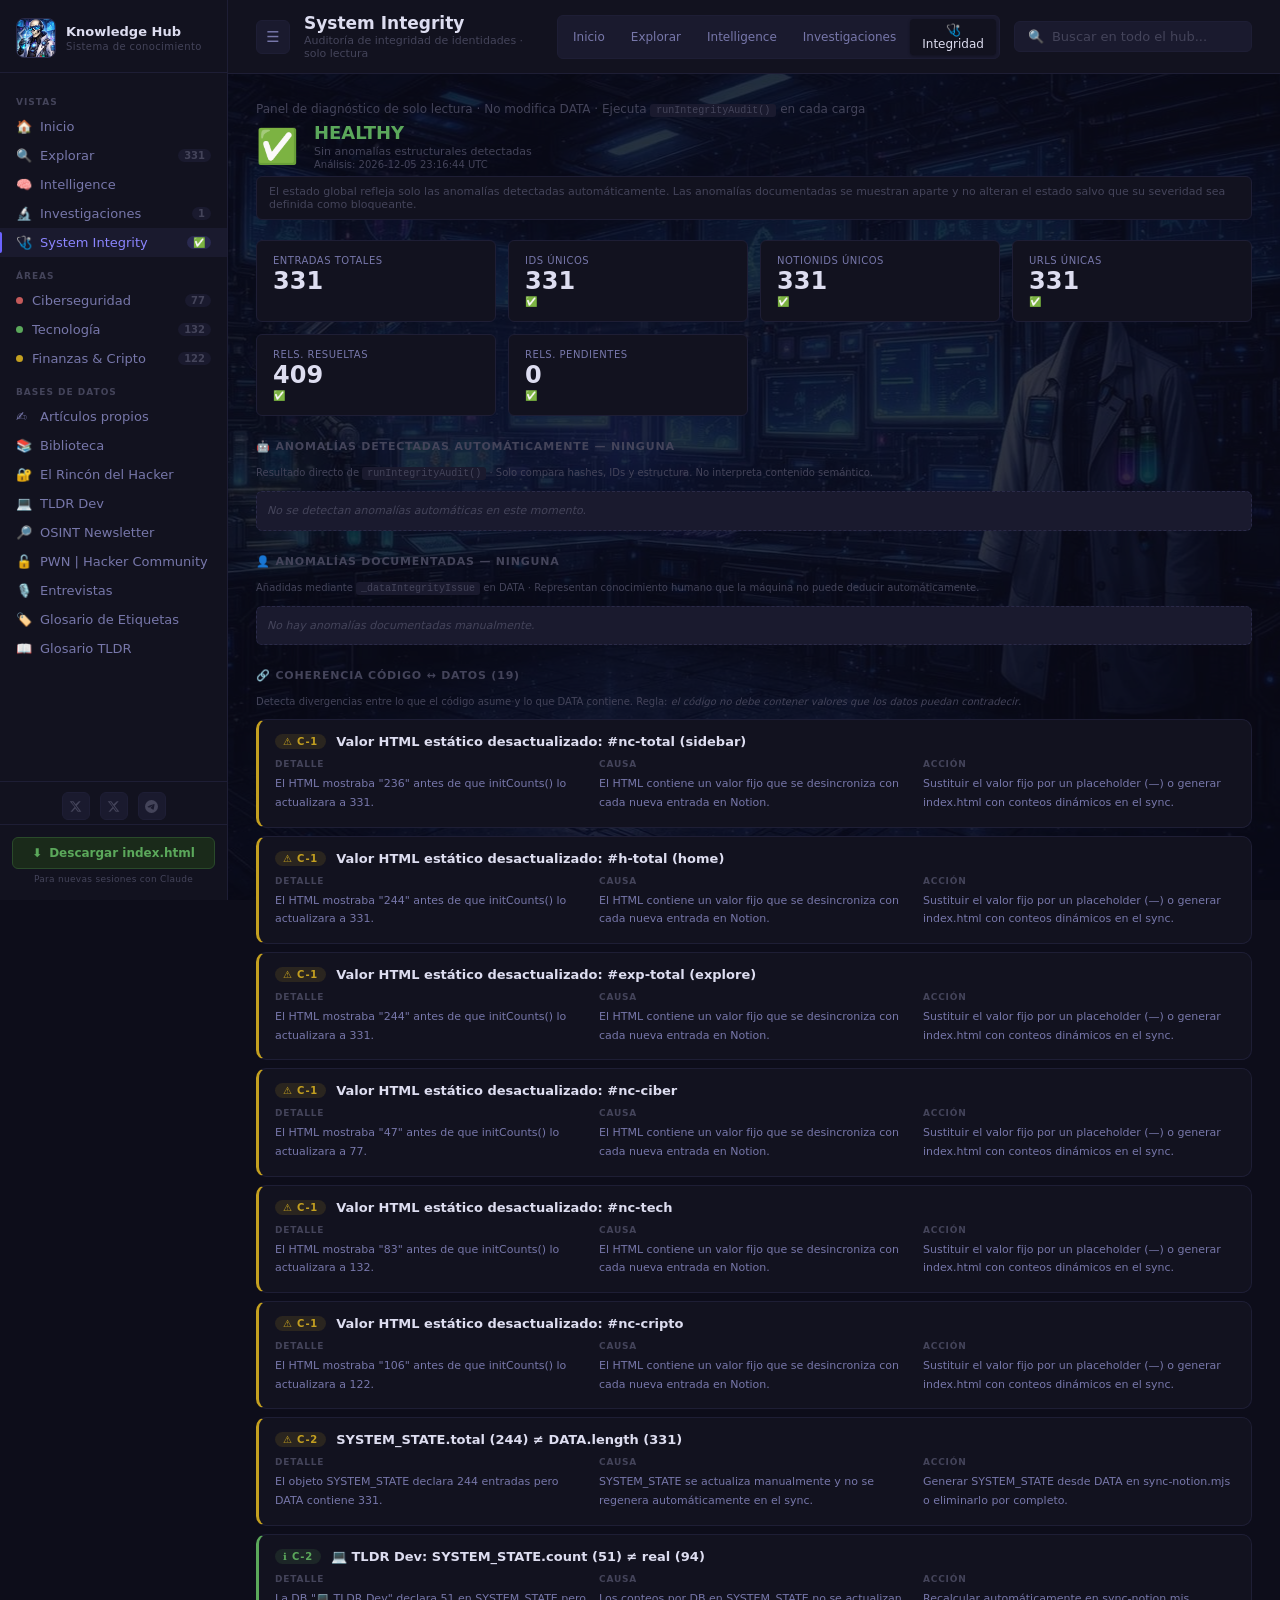
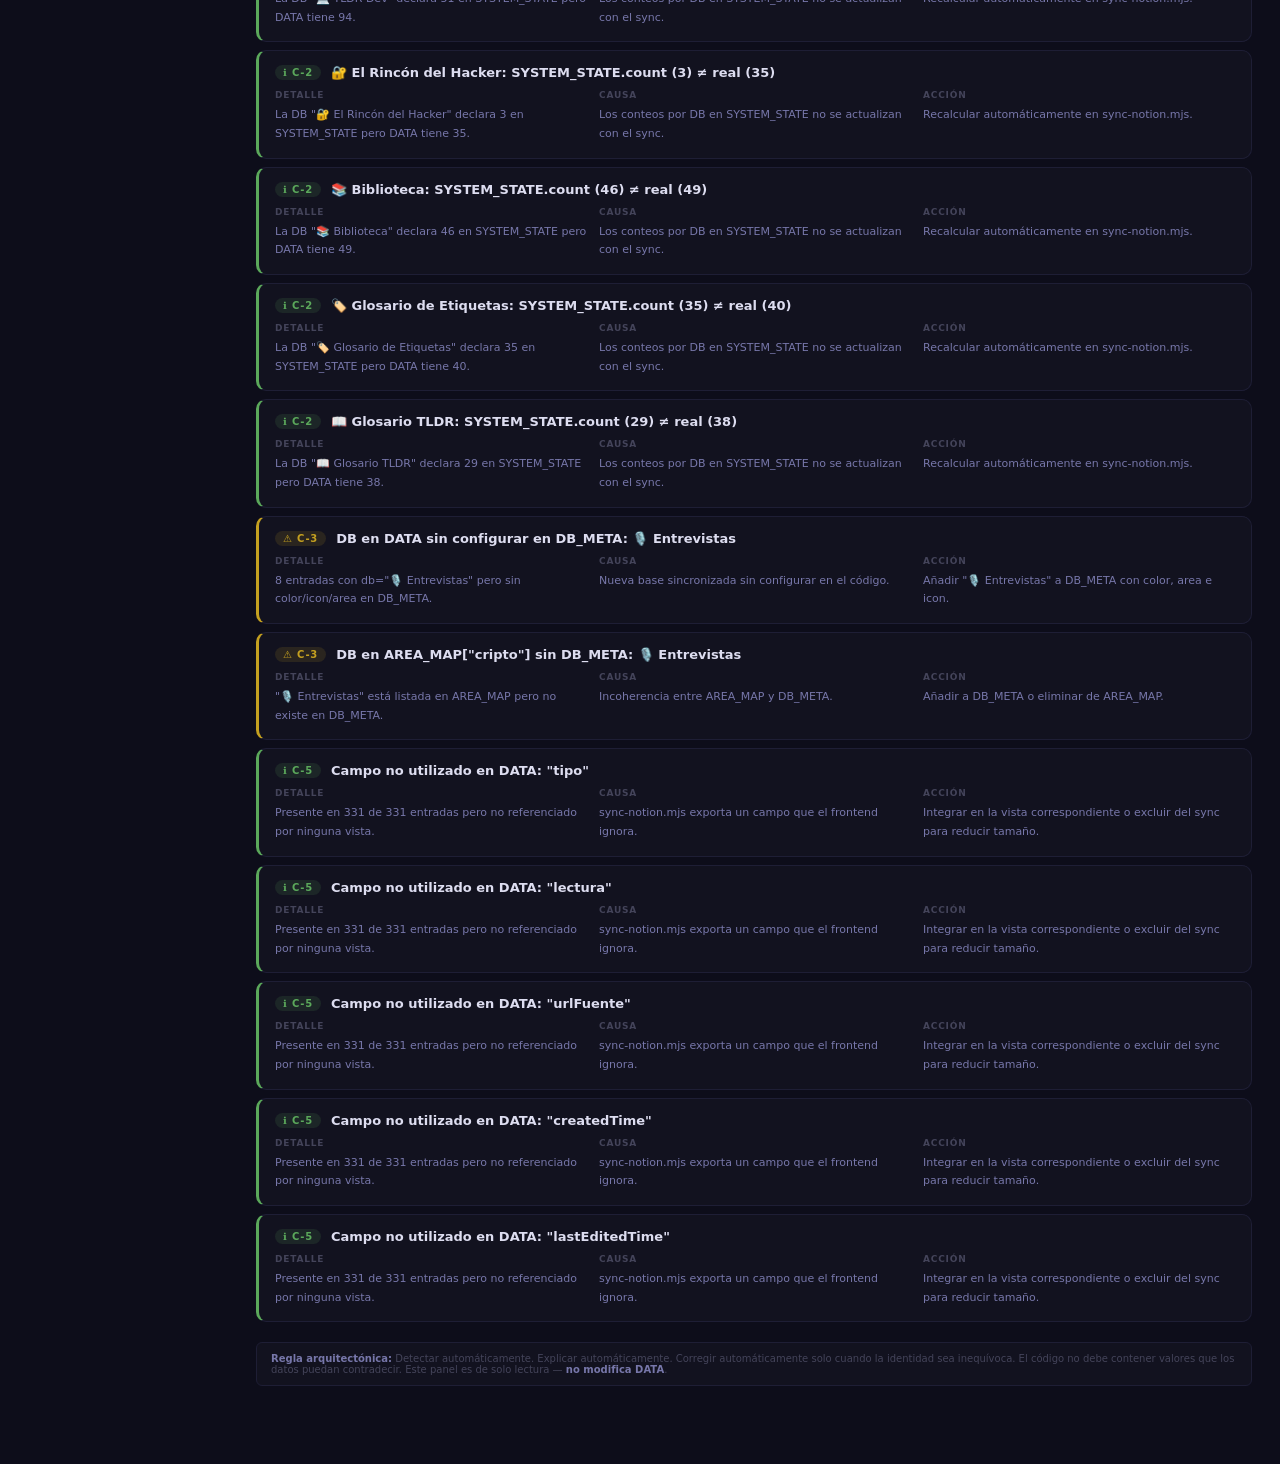
==== index.html @ edd6da26 "feat(integrity): add Section C — code-vs-data coherence detection Implements 5 coherence checks: - C" ====
<html lang="es"><head>
<meta charset="UTF-8">
<meta name="viewport" content="width=device-width, initial-scale=1.0">
<meta http-equiv="Content-Security-Policy" content="default-src 'self'; script-src 'self' 'unsafe-inline'; style-src 'self' 'unsafe-inline'; img-src 'self' data:; connect-src 'self'; object-src 'none'; base-uri 'self'; form-action 'self'; frame-ancestors 'none'">
<title>🧠 Knowledge Hub</title>
<style>
/* ─────────────────────────────────────────────
   TOKENS
───────────────────────────────────────────── */
:root {
  --bg:      #0d0d1a;
  --bg2:     #12121f;
  --bg3:     #1a1a2e;
  --bg4:     #1f1f38;
  --border:  #1e1e35;
  --border2: #2a2a48;
  --text:    #ddddf0;
  --text2:   #7777aa;
  --text3:   #44445a;
  --accent:  #6c63ff;
  --accent2: #8b85ff;

  /* área colors */
  --ciber:  #c45a5a;
  --tech:   #5ba85b;
  --cripto: #c4a020;

  /* DB colors */
  --c-art:  #4f86c6;
  --c-tldr: #5ba85b;
  --c-rdh:  #c45a5a;
  --c-osn:  #8a6bbf;
  --c-pwn:  #e07b54;
  --c-bib:  #c4a020;
  --c-ent:  #e07b54;
  --c-ge:   #5bbaba;
  --c-gt:   #a0a05b;

  --sidebar-w: 228px;
  --detail-w:  380px;
  --radius:    10px;
  --radius-sm: 6px;
}

/* ─────────────────────────────────────────────
   RESET & BASE
───────────────────────────────────────────── */
*, *::before, *::after { box-sizing: border-box; margin: 0; padding: 0; }
html { scroll-behavior: smooth; }
body {
  background: var(--bg);
  color: var(--text);
  font-family: 'Inter', system-ui, -apple-system, sans-serif;
  font-size: 14px;
  min-height: 100vh;
  display: flex;
  overflow-x: hidden;
}
a { color: inherit; text-decoration: none; }
button { font-family: inherit; cursor: pointer; border: none; background: none; }

/* ─────────────────────────────────────────────
   SIDEBAR
───────────────────────────────────────────── */
.sidebar {
  width: var(--sidebar-w);
  min-height: 100vh;
  background: var(--bg2);
  border-right: 1px solid var(--border);
  position: fixed;
  top: 0; left: 0; bottom: 0;
  display: flex;
  flex-direction: column;
  z-index: 60;
  overflow-y: auto;
  transition: transform 0.22s cubic-bezier(.4,0,.2,1);
}
.sidebar.collapsed {
  transform: translateX(-100%);
}
.main {
  transition: margin-left 0.22s cubic-bezier(.4,0,.2,1), margin-right 0.25s;
}
.main.sidebar-collapsed {
  margin-left: 0;
}
.main::before {
  transition: left 0.22s cubic-bezier(.4,0,.2,1);
}
.main.sidebar-collapsed::before {
  left: 0;
}
.toggle-sidebar-btn {
  width: 34px; height: 34px;
  display: flex; align-items: center; justify-content: center;
  background: var(--bg3);
  border: 1px solid var(--border);
  border-radius: var(--radius-sm);
  color: var(--text2);
  font-size: 15px;
  cursor: pointer;
  flex-shrink: 0;
  transition: all 0.12s;
}
.toggle-sidebar-btn:hover { background: var(--bg4); border-color: var(--border2); color: var(--text); }

/* Overlay que cierra el panel de detalle al hacer clic fuera */
.detail-overlay {
  display: none;
  position: fixed;
  inset: 0;
  z-index: 45;
  background: transparent;
}
.detail-overlay.active { display: block; }

.sidebar-logo {
  padding: 18px 16px 14px;
  border-bottom: 1px solid var(--border);
  display: flex;
  align-items: center;
  gap: 10px;
}
.sidebar-dl-wrap {
  padding: 12px 12px 16px;
  border-top: 1px solid var(--border);
  flex-shrink: 0;
}
.sidebar-social {
  display: flex;
  align-items: center;
  justify-content: center;
  gap: 10px;
  padding: 10px 12px 4px;
  border-top: 1px solid var(--border);
  flex-shrink: 0;
}
.social-link {
  width: 28px; height: 28px;
  display: flex; align-items: center; justify-content: center;
  border-radius: 6px;
  border: 1px solid var(--border);
  background: var(--bg3);
  color: var(--text3);
  transition: all 0.15s;
  text-decoration: none;
  flex-shrink: 0;
}
.social-link:hover {
  border-color: var(--border2);
  background: var(--bg4);
  color: var(--text);
  transform: translateY(-1px);
}
.social-link svg {
  width: 13px; height: 13px;
  fill: currentColor;
  flex-shrink: 0;
}
.dl-index-btn {
  width: 100%;
  display: flex;
  align-items: center;
  justify-content: center;
  gap: 7px;
  padding: 8px 10px;
  background: #1a2a1a;
  border: 1px solid #2a4a2a;
  border-radius: var(--radius-sm);
  color: #5ba85b;
  font-size: 12px;
  font-weight: 600;
  font-family: inherit;
  cursor: pointer;
  transition: all 0.15s;
}
.dl-index-btn:hover { background: #1f341f; border-color: #3a6a3a; }
.dl-index-sub {
  font-size: 9px;
  color: var(--text3);
  text-align: center;
  margin-top: 5px;
  letter-spacing: 0.3px;
}

.logo-mark {
  width: 40px; height: 40px;
  border-radius: 8px;
  overflow: hidden;
  flex-shrink: 0;
  border: 1px solid #2a2a48;
}
.logo-mark img {
  width: 100%; height: 100%;
  object-fit: cover;
  object-position: center top;
}
.logo-text { display: flex; flex-direction: column; }
.logo-name { font-size: 13px; font-weight: 700; color: var(--text); line-height: 1.2; }
.logo-sub  { font-size: 10px; color: var(--text3); letter-spacing: 0.4px; margin-top: 1px; }

.sidebar-nav { padding: 10px 0; flex: 1; }
.nav-section {
  padding: 14px 16px 5px;
  font-size: 9px;
  font-weight: 700;
  text-transform: uppercase;
  letter-spacing: 1px;
  color: var(--text3);
}
.nav-item {
  display: flex;
  align-items: center;
  gap: 9px;
  padding: 7px 16px;
  font-size: 13px;
  color: var(--text2);
  border-radius: 0;
  transition: all 0.12s;
  width: 100%;
  text-align: left;
  position: relative;
}
.nav-item:hover { background: var(--bg3); color: var(--text); }
.nav-item.active {
  background: var(--bg3);
  color: var(--accent2);
}
.nav-item.active::before {
  content: '';
  position: absolute;
  left: 0; top: 4px; bottom: 4px;
  width: 2px;
  background: var(--accent);
  border-radius: 0 2px 2px 0;
}
.ni { width: 15px; font-size: 13px; flex-shrink: 0; }
.nav-count {
  margin-left: auto;
  font-size: 10px;
  background: var(--bg3);
  padding: 1px 6px;
  border-radius: 10px;
  color: var(--text3);
  font-weight: 600;
}
.nav-item.active .nav-count { background: #2a2a50; color: var(--text2); }

.nav-dot {
  width: 7px; height: 7px;
  border-radius: 50%;
  flex-shrink: 0;
}

/* ─────────────────────────────────────────────
   MAIN
───────────────────────────────────────────── */
.main {
  margin-left: var(--sidebar-w);
  flex: 1;
  min-height: 100vh;
  transition: margin-right 0.25s;
  background: url("[data-uri]") center/cover fixed no-repeat;
  position: relative;
}
.main::before {
  content: '';
  position: fixed;
  top: 0;
  left: var(--sidebar-w);
  right: 0;
  bottom: 0;
  background: rgba(10, 10, 22, 0.82);
  pointer-events: none;
  z-index: 0;
}
.content, .topbar {
  position: relative;
  z-index: 1;
}
.main.detail-open { margin-right: var(--detail-w); }

/* ─────────────────────────────────────────────
   TOPBAR
───────────────────────────────────────────── */
.topbar {
  background: var(--bg2);
  border-bottom: 1px solid var(--border);
  padding: 13px 28px;
  display: flex;
  align-items: center;
  gap: 14px;
  position: sticky;
  top: 0;
  z-index: 30;
}
.topbar-title { font-size: 17px; font-weight: 700; color: var(--text); }
.topbar-sub { font-size: 11px; color: var(--text3); margin-top: 1px; }

.home-btn {
  width: 34px; height: 34px;
  display: flex; align-items: center; justify-content: center;
  font-size: 16px;
  background: var(--bg3);
  border: 1px solid var(--border);
  border-radius: var(--radius-sm);
  color: var(--text2);
  cursor: pointer;
  flex-shrink: 0;
  transition: all 0.12s;
}
.home-btn:hover { background: var(--bg4); border-color: var(--border2); color: var(--text); }

.search-wrap {
  margin-left: auto;
  display: flex;
  align-items: center;
  gap: 8px;
  background: var(--bg3);
  border: 1px solid var(--border);
  border-radius: var(--radius-sm);
  padding: 7px 13px;
  width: 280px;
  transition: border-color 0.15s;
}
.search-wrap:focus-within { border-color: var(--accent); }
.search-wrap input {
  background: none; border: none; outline: none;
  color: var(--text); font-size: 13px; font-family: inherit; width: 100%;
}
.search-wrap input::placeholder { color: var(--text3); }
.search-icon { color: var(--text3); font-size: 13px; }

/* view toggle in topbar */
.view-toggle {
  display: flex;
  gap: 2px;
  background: var(--bg3);
  border: 1px solid var(--border);
  border-radius: var(--radius-sm);
  padding: 3px;
}
.vtbtn {
  padding: 4px 12px;
  font-size: 12px;
  color: var(--text2);
  border-radius: 4px;
  transition: all 0.12s;
}
.vtbtn.active { background: var(--bg2); color: var(--text); box-shadow: 0 1px 3px #0005; }
.vtbtn:hover:not(.active) { color: var(--text); }

/* ─────────────────────────────────────────────
   CONTENT AREA — VIEWS
───────────────────────────────────────────── */
.content { padding: 28px 28px 80px; }

.view { display: none; }
.view.active { display: block; }

/* ─────────────────────────────────────────────
   ── HOME VIEW ──
───────────────────────────────────────────── */

/* Hero */
.home-hero {
  margin-bottom: 36px;
  padding: 36px 36px 32px;
  background: url("[data-uri]") center/cover no-repeat;
  border: 1px solid #2a2a50;
  border-radius: 14px;
  position: relative;
  overflow: hidden;
}
.home-hero::after {
  content: '';
  position: absolute;
  inset: 0;
  background: linear-gradient(135deg, rgba(13,13,26,0.82) 0%, rgba(15,15,36,0.72) 100%);
  border-radius: 14px;
  pointer-events: none;
  z-index: 0;
}
.home-hero > * { position: relative; z-index: 1; }
.home-hero::before {
  content: '';
  position: absolute;
  top: -60px; right: -60px;
  width: 300px; height: 300px;
  background: radial-gradient(circle, #6c63ff18 0%, transparent 70%);
  pointer-events: none;
}
.hero-eyebrow {
  font-size: 10px;
  font-weight: 700;
  text-transform: uppercase;
  letter-spacing: 1.5px;
  color: var(--accent);
  margin-bottom: 14px;
}
.hero-headline {
  font-size: 28px;
  font-weight: 800;
  color: var(--text);
  line-height: 1.15;
  margin-bottom: 10px;
  letter-spacing: -0.5px;
}
.hero-headline em { font-style: normal; color: var(--accent2); }
.hero-sub {
  font-size: 14px;
  color: var(--text2);
  line-height: 1.7;
  max-width: 520px;
  margin-bottom: 28px;
}
.hero-stats {
  display: flex;
  gap: 32px;
  flex-wrap: wrap;
}
.hstat { display: flex; flex-direction: column; gap: 2px; }
.hstat-val { font-size: 22px; font-weight: 700; color: var(--text); line-height: 1; }
.hstat-lbl { font-size: 11px; color: var(--text3); }

/* Three pillars */
.pillars-grid {
  display: grid;
  grid-template-columns: repeat(3, 1fr);
  gap: 16px;
  margin-bottom: 36px;
}
.pillar-card {
  background: var(--bg2);
  border: 1px solid var(--border);
  border-radius: var(--radius);
  padding: 22px 20px;
  cursor: pointer;
  transition: all 0.15s;
  position: relative;
  overflow: hidden;
}
.pillar-card:hover {
  border-color: var(--border2);
  background: var(--bg3);
  transform: translateY(-1px);
}
.pillar-card::after {
  content: '';
  position: absolute;
  bottom: 0; left: 0; right: 0;
  height: 2px;
}
.pillar-card.fuentes::after     { background: linear-gradient(90deg, var(--ciber), var(--tech)); }
.pillar-card.produccion::after  { background: linear-gradient(90deg, var(--c-art), #6fa8dc); }
.pillar-card.conocimiento::after { background: linear-gradient(90deg, var(--accent), #a78bfa); }
.pillar-icon { font-size: 26px; margin-bottom: 12px; }
.pillar-name {
  font-size: 15px;
  font-weight: 700;
  color: var(--text);
  margin-bottom: 6px;
}
.pillar-desc {
  font-size: 12px;
  color: var(--text2);
  line-height: 1.6;
  margin-bottom: 14px;
}
.pillar-meta {
  display: flex;
  gap: 8px;
  flex-wrap: wrap;
}
.pillar-tag {
  font-size: 10px;
  padding: 2px 7px;
  border: 1px solid var(--border2);
  border-radius: 10px;
  color: var(--text3);
}
.pillar-arrow {
  position: absolute;
  top: 20px; right: 18px;
  font-size: 14px;
  color: var(--text3);
  transition: transform 0.15s, color 0.15s;
}
.pillar-card:hover .pillar-arrow { color: var(--text2); transform: translate(2px, -2px); }

/* Section header */
.s-head {
  display: flex;
  align-items: center;
  justify-content: space-between;
  margin-bottom: 14px;
  margin-top: 8px;
}
.s-head-title {
  font-size: 11px;
  font-weight: 700;
  text-transform: uppercase;
  letter-spacing: 0.8px;
  color: var(--text3);
}
.s-head-action {
  font-size: 11px;
  color: var(--text2);
  cursor: pointer;
  padding: 3px 8px;
  border-radius: 4px;
  transition: all 0.12s;
}
.s-head-action:hover { background: var(--bg3); color: var(--text); }

/* Area cards */
.areas-grid {
  display: grid;
  grid-template-columns: repeat(3, 1fr);
  gap: 14px;
  margin-bottom: 36px;
}
.area-card {
  background: var(--bg2);
  border: 1px solid var(--border);
  border-radius: var(--radius);
  padding: 18px;
  cursor: pointer;
  transition: all 0.15s;
  position: relative;
}
.area-card:hover { border-color: var(--border2); background: var(--bg3); }
.area-icon { font-size: 24px; margin-bottom: 10px; }
.area-name { font-size: 14px; font-weight: 700; color: var(--text); margin-bottom: 4px; }
.area-desc { font-size: 12px; color: var(--text2); line-height: 1.5; margin-bottom: 12px; }
.area-footer {
  display: flex;
  align-items: center;
  justify-content: space-between;
  font-size: 12px;
}
.area-count { font-weight: 600; }
.area-dbs { font-size: 10px; color: var(--text3); }
.area-bar { height: 2px; border-radius: 2px; margin-top: 12px; }

/* DB mini-grid */
.db-grid {
  display: grid;
  grid-template-columns: repeat(4, 1fr);
  gap: 10px;
  margin-bottom: 36px;
}
.db-mini {
  background: var(--bg2);
  border: 1px solid var(--border);
  border-radius: var(--radius-sm);
  padding: 12px 14px;
  cursor: pointer;
  transition: all 0.15s;
}
.db-mini:hover { border-color: var(--border2); background: var(--bg3); }
.db-mini.active { border-color: #4444aa80; background: #16163a; }
.db-mini-icon { font-size: 18px; margin-bottom: 6px; }
.db-mini-name { font-size: 11px; font-weight: 600; color: var(--text); line-height: 1.3; margin-bottom: 3px; }
.db-mini-count { font-size: 10px; color: var(--text3); }
.db-mini-bar { height: 2px; border-radius: 2px; margin-top: 8px; }

/* Recent — latest table preview on home */
.home-recent {
  background: var(--bg2);
  border: 1px solid var(--border);
  border-radius: var(--radius);
  overflow: hidden;
  margin-bottom: 24px;
}
.home-recent-head {
  padding: 14px 18px;
  border-bottom: 1px solid var(--border);
  display: flex;
  align-items: center;
  gap: 10px;
}
.home-recent-title { font-size: 12px; font-weight: 600; color: var(--text2); }
.home-recent-more {
  margin-left: auto;
  font-size: 11px;
  color: var(--text3);
  cursor: pointer;
  padding: 2px 8px;
  border-radius: 4px;
  transition: all 0.12s;
}
.home-recent-more:hover { background: var(--bg3); color: var(--text); }

/* ─────────────────────────────────────────────
   ── EXPLORE VIEW ──
───────────────────────────────────────────── */
.explore-toolbar {
  display: flex;
  align-items: center;
  gap: 10px;
  margin-bottom: 20px;
  flex-wrap: wrap;
}
.filter-group {
  display: flex;
  align-items: center;
  gap: 6px;
  flex-wrap: wrap;
}
.filter-label {
  font-size: 10px;
  font-weight: 600;
  text-transform: uppercase;
  letter-spacing: 0.7px;
  color: var(--text3);
  margin-right: 2px;
}
.fchip {
  background: transparent;
  border: 1px solid var(--border);
  border-radius: 20px;
  color: var(--text3);
  padding: 4px 11px;
  font-size: 11px;
  cursor: pointer;
  font-family: inherit;
  transition: all 0.12s;
  display: flex;
  align-items: center;
  gap: 4px;
  white-space: nowrap;
}
.fchip:hover { background: var(--bg3); color: var(--text); border-color: var(--border2); }
.fchip.active {
  background: var(--bg3);
  border-color: #5555bb;
  color: var(--text);
  font-weight: 500;
}

.toolbar-divider {
  width: 1px;
  height: 20px;
  background: var(--border);
  margin: 0 4px;
}

.explore-layout { display: grid; grid-template-columns: 1fr 260px; gap: 20px; }

/* TABLE */
.table-wrap {
  background: var(--bg2);
  border: 1px solid var(--border);
  border-radius: var(--radius);
  overflow: hidden;
}
.table-meta {
  padding: 12px 16px;
  border-bottom: 1px solid var(--border);
  display: flex;
  align-items: center;
  gap: 8px;
}
.result-count { font-size: 11px; color: var(--text3); margin-left: auto; }

table { width: 100%; border-collapse: collapse; }
th {
  text-align: left;
  padding: 8px 14px;
  font-size: 9px;
  font-weight: 700;
  text-transform: uppercase;
  letter-spacing: 0.8px;
  color: var(--text3);
  border-bottom: 1px solid var(--border);
}
.th-id  { width: 90px; }
.th-db  { width: 170px; }

tr.data-row { border-bottom: 1px solid #0d0d1e; transition: background 0.08s; }
tr.data-row:last-child { border-bottom: none; }
tr.data-row:hover { background: var(--bg3); }
tr.data-row.selected { background: #16163a; }
td { padding: 9px 14px; vertical-align: middle; }

.id-badge {
  font-family: 'SF Mono', 'Fira Code', monospace;
  font-size: 10px;
  font-weight: 700;
  border: 1px solid;
  border-radius: 4px;
  padding: 2px 6px;
  display: inline-block;
  letter-spacing: 0.3px;
}
.row-title {
  font-size: 13px;
  color: var(--text);
  display: block;
  line-height: 1.4;
  cursor: pointer;
}
.row-title:hover { color: var(--accent2); }
.row-serie { display: block; font-size: 10px; color: var(--text3); margin-top: 2px; }
.db-pill {
  border: 1px solid;
  border-radius: 4px;
  padding: 2px 7px;
  font-size: 10px;
  font-weight: 500;
  display: inline-flex;
  align-items: center;
  gap: 4px;
  white-space: nowrap;
}
.empty-row { text-align: center; padding: 56px; color: var(--text3); font-size: 13px; }

.table-foot {
  padding: 10px 16px;
  border-top: 1px solid var(--border);
  font-size: 10px;
  color: var(--text3);
  display: flex;
  justify-content: space-between;
}

/* SIDE STATS PANEL */
.stats-panel { display: flex; flex-direction: column; gap: 14px; }
.panel-card {
  background: var(--bg2);
  border: 1px solid var(--border);
  border-radius: var(--radius);
  padding: 16px;
}
.panel-title {
  font-size: 10px;
  font-weight: 700;
  text-transform: uppercase;
  letter-spacing: 0.7px;
  color: var(--text3);
  margin-bottom: 14px;
}

/* Donut */
.donut-wrap { display: flex; flex-direction: column; align-items: center; gap: 14px; }
svg.donut   { width: 100px; height: 100px; }
.donut-legend { width: 100%; display: flex; flex-direction: column; gap: 7px; }
.legend-item  { display: flex; align-items: center; gap: 8px; font-size: 11px; cursor: pointer; }
.legend-item:hover .legend-label { color: var(--text); }
.legend-dot   { width: 7px; height: 7px; border-radius: 50%; flex-shrink: 0; }
.legend-label { color: var(--text2); flex: 1; font-size: 10px; }
.legend-val   { color: var(--text3); font-size: 10px; font-weight: 600; }

/* Dist bars */
.dist-item { display: flex; align-items: center; gap: 8px; margin-bottom: 9px; font-size: 10px; }
.dist-label { color: var(--text2); width: 130px; overflow: hidden; text-overflow: ellipsis; white-space: nowrap; }
.dist-bar-wrap { flex: 1; height: 3px; background: var(--bg3); border-radius: 2px; }
.dist-bar      { height: 3px; border-radius: 2px; transition: width 0.3s; }
.dist-val      { color: var(--text3); min-width: 20px; text-align: right; font-weight: 600; }

/* ─────────────────────────────────────────────
   ── DETAIL PANEL (drawer) ──
───────────────────────────────────────────── */
.detail-panel {
  position: fixed;
  top: 0; right: 0; bottom: 0;
  width: var(--detail-w);
  background: var(--bg2);
  border-left: 1px solid var(--border);
  z-index: 55;
  display: flex;
  flex-direction: column;
  transform: translateX(100%);
  transition: transform 0.22s cubic-bezier(.4,0,.2,1);
  overflow: hidden;
}
.detail-panel.open { transform: translateX(0); }

.detail-header {
  padding: 16px 18px;
  border-bottom: 1px solid var(--border);
  display: flex;
  align-items: flex-start;
  gap: 10px;
  flex-shrink: 0;
}
.detail-close {
  margin-left: auto;
  color: var(--text3);
  font-size: 18px;
  padding: 2px 6px;
  border-radius: 4px;
  transition: all 0.12s;
  flex-shrink: 0;
  margin-top: -1px;
}
.detail-close:hover { background: var(--bg3); color: var(--text); }

.detail-db-pill {
  display: inline-flex;
  align-items: center;
  gap: 5px;
  border: 1px solid;
  border-radius: 4px;
  padding: 2px 8px;
  font-size: 10px;
  font-weight: 500;
  margin-bottom: 10px;
}
.detail-title {
  font-size: 15px;
  font-weight: 700;
  color: var(--text);
  line-height: 1.4;
}

.detail-body {
  flex: 1;
  overflow-y: auto;
  padding: 18px;
}
.detail-section { margin-bottom: 22px; }
.detail-section-title {
  font-size: 9px;
  font-weight: 700;
  text-transform: uppercase;
  letter-spacing: 1px;
  color: var(--text3);
  margin-bottom: 10px;
}
.detail-field {
  display: flex;
  align-items: flex-start;
  gap: 8px;
  padding: 8px 0;
  border-bottom: 1px solid #131325;
}
.detail-field:last-child { border-bottom: none; }
.df-label {
  width: 90px;
  flex-shrink: 0;
  font-size: 11px;
  color: var(--text3);
  padding-top: 1px;
}
.df-value {
  font-size: 12px;
  color: var(--text2);
  line-height: 1.5;
}
.df-value.highlight { color: var(--text); font-weight: 500; }
.df-value.mono {
  font-family: 'SF Mono', 'Fira Code', monospace;
  font-size: 11px;
}
.df-empty { color: var(--text3); font-style: italic; font-size: 11px; }

.area-badge {
  display: inline-flex;
  align-items: center;
  gap: 5px;
  padding: 2px 8px;
  border: 1px solid;
  border-radius: 10px;
  font-size: 10px;
  font-weight: 500;
}

/* Genealogy chain (preparado, vacío por ahora) */
.genealogy-chain { display: flex; flex-direction: column; gap: 8px; }
.gen-node {
  display: flex;
  align-items: center;
  gap: 8px;
  padding: 8px 10px;
  background: var(--bg3);
  border-radius: var(--radius-sm);
  font-size: 11px;
  color: var(--text2);
}
.gen-arrow { color: var(--text3); font-size: 11px; margin-left: 18px; }
.gen-empty {
  font-size: 11px;
  color: var(--text3);
  font-style: italic;
  padding: 10px;
  background: var(--bg3);
  border-radius: var(--radius-sm);
  border: 1px dashed var(--border2);
  line-height: 1.6;
}

.detail-footer {
  padding: 14px 18px;
  border-top: 1px solid var(--border);
  flex-shrink: 0;
}
.btn-notion {
  display: flex;
  align-items: center;
  justify-content: center;
  gap: 8px;
  width: 100%;
  padding: 10px;
  background: #2a2a50;
  border: 1px solid #4444aa60;
  border-radius: var(--radius-sm);
  color: var(--accent2);
  font-size: 13px;
  font-weight: 600;
  cursor: pointer;
  transition: all 0.15s;
  text-decoration: none;
}
.btn-notion:hover {
  background: #32325c;
  border-color: var(--accent);
}

/* ─────────────────────────────────────────────
   STAT CARDS (reutilizables)
───────────────────────────────────────────── */
.stat-grid { display: grid; grid-template-columns: repeat(4, 1fr); gap: 12px; margin-bottom: 28px; }
.stat-card {
  background: var(--bg2);
  border: 1px solid var(--border);
  border-radius: var(--radius-sm);
  padding: 14px 16px;
  display: flex;
  flex-direction: column;
  gap: 3px;
}
.stat-label { font-size: 10px; color: var(--text2); text-transform: uppercase; letter-spacing: 0.5px; }
.stat-value { font-size: 24px; font-weight: 800; color: var(--text); line-height: 1; }
.stat-sub   { font-size: 10px; color: var(--text3); }
.stat-accent { color: var(--accent2); }

/* ─────────────────────────────────────────────
   EMPTY & LOADING STATES
───────────────────────────────────────────── */
.placeholder-badge {
  display: inline-block;
  padding: 1px 7px;
  border: 1px dashed var(--border2);
  border-radius: 4px;
  font-size: 10px;
  color: var(--text3);
}

/* ─────────────────────────────────────────────
   ── INTELLIGENCE VIEW ──
───────────────────────────────────────────── */
.intel-mode-badge {
  display: inline-flex;
  align-items: center;
  gap: 6px;
  padding: 3px 10px;
  border: 1px solid var(--border2);
  border-radius: 20px;
  font-size: 10px;
  color: var(--text3);
  margin-bottom: 24px;
}
.intel-mode-badge.level-a { border-color: #5ba85b44; color: #5ba85b; background: #5ba85b10; }
.intel-mode-badge.level-b { border-color: #6c63ff44; color: var(--accent2); background: #6c63ff10; }

.intel-grid-3 {
  display: grid;
  grid-template-columns: repeat(3, 1fr);
  gap: 14px;
  margin-bottom: 28px;
}
.intel-mini-card {
  background: var(--bg2);
  border: 1px solid var(--border);
  border-radius: var(--radius);
  padding: 16px;
}
.intel-mini-title {
  font-size: 9px;
  font-weight: 700;
  text-transform: uppercase;
  letter-spacing: 1px;
  color: var(--text3);
  margin-bottom: 12px;
}
.intel-tag-row {
  display: flex;
  align-items: center;
  justify-content: space-between;
  padding: 5px 0;
  border-bottom: 1px solid #131325;
  font-size: 11px;
  cursor: pointer;
}
.intel-tag-row:last-child { border-bottom: none; }
.intel-tag-row:hover { color: var(--text); }
.intel-tag-name { color: var(--text2); }
.intel-tag-count {
  font-weight: 700;
  color: var(--text3);
  font-size: 10px;
}
.intel-tag-bar-wrap { flex: 1; height: 2px; background: var(--bg3); border-radius: 2px; margin: 0 8px; }
.intel-tag-bar      { height: 2px; border-radius: 2px; background: var(--accent); }

.intel-hub-row {
  display: flex;
  align-items: center;
  gap: 8px;
  padding: 7px 0;
  border-bottom: 1px solid #131325;
  cursor: pointer;
  font-size: 11px;
}
.intel-hub-row:last-child { border-bottom: none; }
.intel-hub-row:hover .intel-hub-title { color: var(--accent2); }
.intel-hub-id { font-family: monospace; font-size: 10px; color: var(--text3); min-width: 60px; }
.intel-hub-title { color: var(--text2); flex: 1; }
.intel-hub-score {
  background: var(--bg3);
  border-radius: 10px;
  padding: 1px 7px;
  font-size: 10px;
  color: var(--text3);
  font-weight: 600;
}

/* Opportunity cards */
.intel-section-title {
  font-size: 11px;
  font-weight: 700;
  text-transform: uppercase;
  letter-spacing: 0.8px;
  color: var(--text3);
  margin-bottom: 14px;
  margin-top: 4px;
  display: flex;
  align-items: center;
  gap: 8px;
}
.intel-section-title span { color: var(--text3); }

.opp-card {
  background: var(--bg2);
  border: 1px solid var(--border);
  border-radius: var(--radius);
  margin-bottom: 12px;
  overflow: hidden;
  transition: border-color 0.15s;
}
.opp-card:hover { border-color: var(--border2); }
.opp-card.high   { border-left: 3px solid #e07b54; }
.opp-card.medium { border-left: 3px solid #c4a020; }
.opp-card.low    { border-left: 3px solid #5ba85b; }

.opp-header {
  padding: 14px 16px 10px;
  display: flex;
  align-items: flex-start;
  gap: 10px;
}
.opp-signal {
  font-size: 10px;
  font-weight: 700;
  text-transform: uppercase;
  letter-spacing: 0.8px;
  padding: 2px 8px;
  border-radius: 10px;
  flex-shrink: 0;
}
.opp-signal.high   { background: #e07b5422; color: #e07b54; }
.opp-signal.medium { background: #c4a02022; color: #c4a020; }
.opp-signal.low    { background: #5ba85b22; color: #5ba85b; }

.opp-title { font-size: 13px; font-weight: 600; color: var(--text); flex: 1; }

.opp-body { padding: 0 16px 14px; display: grid; grid-template-columns: 1fr 1fr 1fr; gap: 12px; }

.opp-block-label {
  font-size: 9px;
  font-weight: 700;
  text-transform: uppercase;
  letter-spacing: 0.8px;
  color: var(--text3);
  margin-bottom: 6px;
}
.opp-block-content { font-size: 11px; color: var(--text2); line-height: 1.7; }
.opp-block-content strong { color: var(--text); }

.opp-dist-row {
  display: flex;
  align-items: center;
  gap: 6px;
  margin-bottom: 4px;
  font-size: 10px;
}
.opp-dist-label { color: var(--text3); min-width: 80px; overflow: hidden; text-overflow: ellipsis; white-space: nowrap; }
.opp-dist-val { color: var(--text2); font-weight: 600; min-width: 18px; text-align: right; }
.opp-dist-dot { width: 6px; height: 6px; border-radius: 50%; flex-shrink: 0; }
.opp-dist-val.zero { color: var(--text3); font-style: italic; }

.opp-footer {
  padding: 10px 16px;
  border-top: 1px solid var(--border);
  display: flex;
  align-items: center;
  justify-content: space-between;
  gap: 10px;
}
.opp-evidence {
  font-size: 9px;
  color: var(--text3);
  font-family: monospace;
  letter-spacing: 0.3px;
}
.opp-actions { display: flex; gap: 6px; }
.opp-btn {
  padding: 4px 10px;
  font-size: 11px;
  border-radius: var(--radius-sm);
  cursor: pointer;
  font-family: inherit;
  transition: all 0.12s;
}
.opp-btn-primary {
  background: #1a1a3a;
  border: 1px solid #3333aa66;
  color: var(--accent2);
}
.opp-btn-primary:hover { background: #22224a; border-color: var(--accent); }
.opp-btn-secondary {
  background: transparent;
  border: 1px solid var(--border);
  color: var(--text3);
}
.opp-btn-secondary:hover { background: var(--bg3); color: var(--text2); }

/* Candidatos */
.candidate-grid {
  display: grid;
  grid-template-columns: repeat(2, 1fr);
  gap: 10px;
  margin-bottom: 28px;
}
.candidate-card {
  background: var(--bg2);
  border: 1px solid var(--border);
  border-radius: var(--radius-sm);
  padding: 12px 14px;
  display: flex;
  align-items: center;
  gap: 10px;
}
.cand-tag { font-size: 12px; font-weight: 600; color: var(--text); flex: 1; }
.cand-meta { font-size: 10px; color: var(--text3); }
.cand-areas { display: flex; gap: 4px; margin-top: 3px; flex-wrap: wrap; }
.cand-area-dot {
  width: 6px; height: 6px; border-radius: 50%;
  display: inline-block;
}

/* Series */
.series-card {
  background: var(--bg2);
  border: 1px solid var(--border);
  border-radius: var(--radius-sm);
  padding: 12px 14px;
  display: flex;
  align-items: center;
  gap: 12px;
  margin-bottom: 8px;
  cursor: pointer;
  transition: border-color 0.12s;
}
.series-card:hover { border-color: var(--border2); }
.series-name { font-size: 12px; color: var(--text); flex: 1; }
.series-count {
  font-size: 10px;
  color: var(--text3);
  background: var(--bg3);
  padding: 2px 8px;
  border-radius: 10px;
  font-weight: 600;
}
.series-action { font-size: 11px; color: var(--accent2); }

/* ─────────────────────────────────────────────
   ── INVESTIGATIONS VIEW ──
───────────────────────────────────────────── */
.inv-toolbar {
  display: flex;
  align-items: center;
  justify-content: space-between;
  margin-bottom: 24px;
}
.btn-new-inv {
  display: flex;
  align-items: center;
  gap: 7px;
  padding: 8px 14px;
  background: #1a1a3a;
  border: 1px solid #3333aa66;
  border-radius: var(--radius-sm);
  color: var(--accent2);
  font-size: 12px;
  font-weight: 600;
  font-family: inherit;
  cursor: pointer;
  transition: all 0.12s;
}
.btn-new-inv:hover { background: #22224a; border-color: var(--accent); }

.inv-grid {
  display: grid;
  grid-template-columns: 340px 1fr;
  gap: 20px;
  align-items: start;
}

.inv-list { display: flex; flex-direction: column; gap: 10px; }

.inv-card {
  background: var(--bg2);
  border: 1px solid var(--border);
  border-radius: var(--radius);
  padding: 16px;
  cursor: pointer;
  transition: all 0.15s;
  position: relative;
}
.inv-card:hover { border-color: var(--border2); background: var(--bg3); }
.inv-card.selected { border-color: var(--accent); background: #16163a; }
.inv-card.is-demo { border-style: dashed; }

.inv-card-head {
  display: flex;
  align-items: flex-start;
  justify-content: space-between;
  margin-bottom: 8px;
  gap: 8px;
}
.inv-card-id { font-size: 10px; color: var(--text3); font-family: monospace; }
.inv-status-badge {
  font-size: 9px;
  font-weight: 700;
  text-transform: uppercase;
  letter-spacing: 0.5px;
  padding: 2px 7px;
  border-radius: 10px;
  flex-shrink: 0;
}
.inv-status-badge.draft     { background: #333350; color: #8888cc; }
.inv-status-badge.active    { background: #1a3a1a; color: #5ba85b; }
.inv-status-badge.paused    { background: #3a2a10; color: #c4a020; }
.inv-status-badge.concluded { background: #1a2a3a; color: #4f86c6; }
.inv-status-badge.archived  { background: #1a1a1a; color: #444460; }
.inv-status-badge.demo      { background: #2a1a3a; color: #8a6bbf; }
.inv-status-badge.proposal  { background: #2a1a20; color: #e07b54; }

.inv-card-title { font-size: 13px; font-weight: 600; color: var(--text); margin-bottom: 6px; line-height: 1.4; }
.inv-card-question { font-size: 11px; color: var(--text3); line-height: 1.5; margin-bottom: 10px; font-style: italic; }
.inv-card-meta {
  display: flex;
  gap: 10px;
  flex-wrap: wrap;
  font-size: 10px;
  color: var(--text3);
}
.inv-meta-item { display: flex; align-items: center; gap: 4px; }

.demo-banner {
  display: inline-flex;
  align-items: center;
  gap: 5px;
  padding: 2px 8px;
  background: #2a1a3a;
  border: 1px solid #8a6bbf44;
  border-radius: 4px;
  font-size: 9px;
  font-weight: 700;
  text-transform: uppercase;
  letter-spacing: 0.5px;
  color: #8a6bbf;
  margin-bottom: 12px;
}

/* Investigation detail panel */
.inv-detail {
  background: var(--bg2);
  border: 1px solid var(--border);
  border-radius: var(--radius);
  overflow: hidden;
}
.inv-detail-header {
  padding: 18px 20px;
  border-bottom: 1px solid var(--border);
}
.inv-detail-body { padding: 20px; }

.inv-section { margin-bottom: 22px; }
.inv-section-title {
  font-size: 9px;
  font-weight: 700;
  text-transform: uppercase;
  letter-spacing: 1px;
  color: var(--text3);
  margin-bottom: 10px;
  display: flex;
  align-items: center;
  gap: 6px;
}
.inv-section-empty {
  font-size: 11px;
  color: var(--text3);
  font-style: italic;
  padding: 8px 10px;
  background: var(--bg3);
  border-radius: var(--radius-sm);
  border: 1px dashed var(--border2);
}

.inv-question-item {
  padding: 8px 10px;
  background: var(--bg3);
  border-radius: var(--radius-sm);
  border-left: 2px solid var(--border2);
  font-size: 12px;
  color: var(--text2);
  margin-bottom: 6px;
  line-height: 1.5;
}
.inv-hypo-item {
  padding: 8px 10px;
  background: var(--bg3);
  border-radius: var(--radius-sm);
  border-left: 2px solid #c4a02066;
  font-size: 12px;
  color: var(--text2);
  margin-bottom: 6px;
  line-height: 1.5;
}
.inv-contra-item {
  padding: 8px 10px;
  background: #1a0f0f;
  border-radius: var(--radius-sm);
  border-left: 2px solid #c45a5a66;
  font-size: 12px;
  color: var(--text2);
  margin-bottom: 6px;
  line-height: 1.5;
}
.inv-conclu-item {
  padding: 8px 10px;
  background: #0f1a0f;
  border-radius: var(--radius-sm);
  border-left: 2px solid #5ba85b66;
  font-size: 12px;
  color: var(--text2);
  margin-bottom: 6px;
  line-height: 1.5;
}

.inv-source-row {
  display: flex;
  align-items: center;
  gap: 8px;
  padding: 7px 0;
  border-bottom: 1px solid #131325;
  cursor: pointer;
  font-size: 11px;
}
.inv-source-row:last-child { border-bottom: none; }
.inv-source-row:hover .inv-source-title { color: var(--accent2); }
.inv-source-id { font-family: monospace; font-size: 10px; min-width: 60px; }
.inv-source-title { color: var(--text2); flex: 1; }
.inv-source-db { font-size: 10px; color: var(--text3); }

/* State machine controls */
.inv-state-controls {
  display: flex;
  gap: 6px;
  flex-wrap: wrap;
  margin-top: 14px;
  padding-top: 14px;
  border-top: 1px solid var(--border);
}
.state-btn {
  padding: 5px 11px;
  font-size: 11px;
  border-radius: var(--radius-sm);
  cursor: pointer;
  font-family: inherit;
  transition: all 0.12s;
  border: 1px solid var(--border);
  color: var(--text3);
  background: transparent;
}
.state-btn:hover { border-color: var(--border2); color: var(--text2); background: var(--bg3); }
.state-btn.danger { border-color: #c45a5a44; color: #c45a5a88; }
.state-btn.danger:hover { background: #1a0808; border-color: #c45a5a88; color: #c45a5a; }
.state-btn.promote { border-color: #5ba85b44; color: #5ba85b88; }
.state-btn.promote:hover { background: #0a1a0a; border-color: #5ba85b88; color: #5ba85b; }

/* Empty state */
.inv-empty {
  text-align: center;
  padding: 60px 30px;
  color: var(--text3);
}
.inv-empty-icon { font-size: 36px; margin-bottom: 14px; }
.inv-empty-title { font-size: 15px; font-weight: 600; color: var(--text2); margin-bottom: 8px; }
.inv-empty-sub { font-size: 12px; line-height: 1.7; max-width: 320px; margin: 0 auto 20px; }

/* Proposal form */
.proposal-form {
  background: var(--bg2);
  border: 1px solid #e07b5444;
  border-radius: var(--radius);
  padding: 20px;
  margin-bottom: 20px;
}
.proposal-form-header {
  display: flex;
  align-items: center;
  justify-content: space-between;
  margin-bottom: 16px;
}
.proposal-form-title {
  font-size: 13px;
  font-weight: 700;
  color: var(--text);
  display: flex;
  align-items: center;
  gap: 8px;
}
.proposal-label {
  font-size: 9px;
  font-weight: 700;
  text-transform: uppercase;
  letter-spacing: 0.8px;
  color: #e07b54;
  background: #e07b5422;
  padding: 2px 8px;
  border-radius: 10px;
}
.proposal-field { margin-bottom: 14px; }
.proposal-field label {
  display: block;
  font-size: 10px;
  font-weight: 600;
  text-transform: uppercase;
  letter-spacing: 0.5px;
  color: var(--text3);
  margin-bottom: 6px;
}
.proposal-input {
  width: 100%;
  background: var(--bg3);
  border: 1px solid var(--border2);
  border-radius: var(--radius-sm);
  padding: 8px 12px;
  color: var(--text);
  font-size: 13px;
  font-family: inherit;
  outline: none;
  transition: border-color 0.15s;
}
.proposal-input:focus { border-color: var(--accent); }
.proposal-input::placeholder { color: var(--text3); }
.proposal-evidence {
  padding: 10px 12px;
  background: var(--bg3);
  border-radius: var(--radius-sm);
  border: 1px solid var(--border);
  font-size: 11px;
  color: var(--text2);
  margin-bottom: 14px;
}
.proposal-evidence-label {
  font-size: 9px;
  font-weight: 700;
  text-transform: uppercase;
  letter-spacing: 0.8px;
  color: var(--text3);
  margin-bottom: 6px;
}
.proposal-actions { display: flex; gap: 8px; justify-content: flex-end; }
.proposal-save {
  padding: 7px 16px;
  background: #1a2a1a;
  border: 1px solid #3a6a3a;
  border-radius: var(--radius-sm);
  color: #5ba85b;
  font-size: 12px;
  font-weight: 600;
  font-family: inherit;
  cursor: pointer;
  transition: all 0.12s;
}
.proposal-save:hover { background: #1f341f; }
.proposal-cancel {
  padding: 7px 16px;
  background: transparent;
  border: 1px solid var(--border);
  border-radius: var(--radius-sm);
  color: var(--text3);
  font-size: 12px;
  font-family: inherit;
  cursor: pointer;
  transition: all 0.12s;
}
.proposal-cancel:hover { background: var(--bg3); color: var(--text2); }

/* ─────────────────────────────────────────────
   ── MEJORAS PANEL DE DETALLE ──
───────────────────────────────────────────── */
.dp-tag-chip {
  display: inline-flex;
  align-items: center;
  gap: 4px;
  padding: 2px 8px;
  background: var(--bg3);
  border: 1px solid var(--border2);
  border-radius: 10px;
  font-size: 10px;
  color: var(--text2);
  cursor: pointer;
  transition: all 0.12s;
  margin: 2px;
}
.dp-tag-chip:hover { border-color: var(--accent); color: var(--accent2); }

.rel-badge {
  font-size: 9px;
  padding: 1px 5px;
  border-radius: 3px;
  background: var(--bg4);
  color: var(--text3);
  font-weight: 600;
  font-family: monospace;
  margin-right: 4px;
}
.rel-badge.about      { background: #1a1a3a; color: var(--accent2); }
.rel-badge.mentions   { background: #1a2a1a; color: #5ba85b; }
.rel-badge.analyzes   { background: #2a2010; color: #c4a020; }
.rel-badge.derived    { background: #1a0f0f; color: #c45a5a; }

/* Detalle expandido de oportunidad */
.opp-entries-panel {
  border-top: 1px solid var(--border);
  padding: 12px 16px;
  background: var(--bg3);
}
.opp-entries-header {
  display: flex;
  align-items: center;
  justify-content: space-between;
  margin-bottom: 10px;
}
.opp-entries-title {
  font-size: 9px;
  font-weight: 700;
  text-transform: uppercase;
  letter-spacing: 0.8px;
  color: var(--text3);
}
.opp-entries-rule {
  font-size: 9px;
  color: var(--text3);
  font-family: monospace;
}
.opp-entry-row {
  display: flex;
  align-items: center;
  gap: 8px;
  padding: 7px 0;
  border-bottom: 1px solid #131325;
  cursor: pointer;
  font-size: 11px;
  transition: background 0.1s;
}
.opp-entry-row:last-child { border-bottom: none; }
.opp-entry-row:hover .opp-entry-title { color: var(--accent2); }
.opp-entry-id {
  font-family: monospace;
  font-size: 10px;
  min-width: 60px;
  flex-shrink: 0;
}
.opp-entry-title { color: var(--text2); flex: 1; }
.opp-entry-db {
  font-size: 10px;
  color: var(--text3);
  flex-shrink: 0;
}
.opp-btn-toggle-active {
  background: var(--bg2) !important;
  border-color: var(--accent) !important;
  color: var(--accent2) !important;
}

/* ─────────────────────────────────────────────
   RESPONSIVE
───────────────────────────────────────────── */
@media (max-width: 1100px) {
  .explore-layout { grid-template-columns: 1fr; }
  .stats-panel { display: none; }
  .intel-grid-3 { grid-template-columns: 1fr 1fr; }
  .inv-grid { grid-template-columns: 1fr; }
}
@media (max-width: 900px) {
  .sidebar { display: none; }
  .main    { margin-left: 0; }
  .pillars-grid { grid-template-columns: 1fr; }
  .areas-grid   { grid-template-columns: 1fr; }
  .db-grid      { grid-template-columns: repeat(2, 1fr); }
  .stat-grid    { grid-template-columns: repeat(2, 1fr); }
  .detail-panel { width: 100%; }
  .main.detail-open { margin-right: 0; }
  .home-hero    { padding: 22px 18px; }
  .hero-headline { font-size: 20px; }
}
@media (max-width: 600px) {
  .content { padding: 16px 14px 60px; }
  .topbar  { padding: 11px 14px; }
  .search-wrap { width: 160px; }
  .view-toggle { display: none; }
  .db-grid { grid-template-columns: repeat(2, 1fr); }
}
</style>
</head>
<body>

<!-- ═══════════════════════════════════════════
     SIDEBAR
═══════════════════════════════════════════ -->
<aside class="sidebar">
  <div class="sidebar-logo">
    <div class="logo-mark"><img src="[data-uri]" alt="School On-Chain"></div>
    <div class="logo-text">
      <div class="logo-name">Knowledge Hub</div>
      <div class="logo-sub">Sistema de conocimiento</div>
    </div>
  </div>

  <nav class="sidebar-nav">
    <div class="nav-section">Vistas</div>
    <button class="nav-item" id="nav-home" data-action="switch-view" data-view="home">
      <span class="ni">🏠</span> Inicio
    </button>
    <button class="nav-item" id="nav-explore" data-action="switch-view" data-view="explore">
      <span class="ni">🔍</span> Explorar
      <span class="nav-count" id="nc-total">236</span>
    </button>

    <button class="nav-item" id="nav-intelligence" data-action="switch-view" data-view="intelligence">
      <span class="ni">🧠</span> Intelligence
    </button>
    <button class="nav-item" id="nav-investigations" data-action="switch-view" data-view="investigations">
      <span class="ni">🔬</span> Investigaciones
      <span class="nav-count" id="nc-inv">1</span>
    </button>
    <button class="nav-item active" id="nav-integrity" data-action="switch-view" data-view="integrity">
      <span class="ni">🩺</span> System Integrity
      <span class="nav-count" id="nc-integrity" style="color: rgb(91, 168, 91);">✅</span>
    </button>

    <div class="nav-section">Áreas</div>
    <button class="nav-item" data-action="explore-area" data-area="ciber">
      <div class="nav-dot" style="background:var(--ciber)"></div>
      Ciberseguridad
      <span class="nav-count" id="nc-ciber">47</span>
    </button>
    <button class="nav-item" data-action="explore-area" data-area="tech">
      <div class="nav-dot" style="background:var(--tech)"></div>
      Tecnología
      <span class="nav-count" id="nc-tech">83</span>
    </button>
    <button class="nav-item" data-action="explore-area" data-area="cripto">
      <div class="nav-dot" style="background:var(--cripto)"></div>
      Finanzas &amp; Cripto
      <span class="nav-count" id="nc-cripto">106</span>
    </button>

    <div class="nav-section">Bases de datos</div>
    <button class="nav-item" data-action="explore-db" data-db="✍️ Artículos propios">
      <span class="ni">✍️</span> Artículos propios
    </button>
    <button class="nav-item" data-action="explore-db" data-db="📚 Biblioteca">
      <span class="ni">📚</span> Biblioteca
    </button>
    <button class="nav-item" data-action="explore-db" data-db="🔐 El Rincón del Hacker">
      <span class="ni">🔐</span> El Rincón del Hacker
    </button>
    <button class="nav-item" data-action="explore-db" data-db="💻 TLDR Dev">
      <span class="ni">💻</span> TLDR Dev
    </button>
    <button class="nav-item" data-action="explore-db" data-db="🔎 OSINT Newsletter">
      <span class="ni">🔎</span> OSINT Newsletter
    </button>
    <button class="nav-item" data-action="explore-db" data-db="🔓 PWN | Hacker Community">
      <span class="ni">🔓</span> PWN | Hacker Community
    </button>
    <button class="nav-item" data-action="explore-db" data-db="🎙️ Entrevistas">
      <span class="ni">🎙️</span> Entrevistas
    </button>
    <button class="nav-item" data-action="explore-db" data-db="🏷️ Glosario de Etiquetas">
      <span class="ni">🏷️</span> Glosario de Etiquetas
    </button>
    <button class="nav-item" data-action="explore-db" data-db="📖 Glosario TLDR">
      <span class="ni">📖</span> Glosario TLDR
    </button>
  </nav>

  <div class="sidebar-social">
    <a href="https://x.com/School_On_Chain" target="_blank" class="social-link" title="@School_On_Chain"><svg viewBox="0 0 24 24" xmlns="http://www.w3.org/2000/svg"><path d="M18.244 2.25h3.308l-7.227 8.26 8.502 11.24H16.17l-4.714-6.231-5.401 6.231H2.742l7.73-8.835L1.254 2.25H8.08l4.253 5.622L18.244 2.25zm-1.161 17.52h1.833L7.084 4.126H5.117z"/></svg></a>
    <a href="https://x.com/TRX_TRONSCHOOL" target="_blank" class="social-link" title="@TRX_TRONSCHOOL"><svg viewBox="0 0 24 24" xmlns="http://www.w3.org/2000/svg"><path d="M18.244 2.25h3.308l-7.227 8.26 8.502 11.24H16.17l-4.714-6.231-5.401 6.231H2.742l7.73-8.835L1.254 2.25H8.08l4.253 5.622L18.244 2.25zm-1.161 17.52h1.833L7.084 4.126H5.117z"/></svg></a>
    <a href="https://t.me/School_On_Chain_Lab" target="_blank" class="social-link" title="Telegram: School On-Chain Lab"><svg viewBox="0 0 24 24" xmlns="http://www.w3.org/2000/svg"><path d="M11.944 0A12 12 0 0 0 0 12a12 12 0 0 0 12 12 12 12 0 0 0 12-12A12 12 0 0 0 12 0a12 12 0 0 0-.056 0zm4.962 7.224c.1-.002.321.023.465.14a.506.506 0 0 1 .171.325c.016.093.036.306.02.472-.18 1.898-.962 6.502-1.36 8.627-.168.9-.499 1.201-.82 1.23-.696.065-1.225-.46-1.9-.902-1.056-.693-1.653-1.124-2.678-1.8-1.185-.78-.417-1.21.258-1.91.177-.184 3.247-2.977 3.307-3.23.007-.032.014-.15-.056-.212s-.174-.041-.249-.024c-.106.024-1.793 1.14-5.061 3.345-.48.33-.913.49-1.302.48-.428-.008-1.252-.241-1.865-.44-.752-.245-1.349-.374-1.297-.789.027-.216.325-.437.893-.663 3.498-1.524 5.83-2.529 6.998-3.014 3.332-1.386 4.025-1.627 4.476-1.635z"/></svg></a>
  </div>
  <div class="sidebar-dl-wrap">
    <button class="dl-index-btn" id="dl-index">
      <span>⬇</span> Descargar index.html
    </button>
    <div class="dl-index-sub">Para nuevas sesiones con Claude</div>
  </div>
</aside>

<!-- ═══════════════════════════════════════════
     MAIN
═══════════════════════════════════════════ -->
<div class="main" id="main">

  <!-- TOPBAR -->
  <div class="topbar">
    <button class="toggle-sidebar-btn" id="toggle-sidebar-btn" title="Mostrar/ocultar menú">☰</button>
    <button class="home-btn" id="home-btn" data-action="switch-view" data-view="home" title="Volver al inicio" style="display: flex;">🏠</button>
    <div>
      <div class="topbar-title" id="topbar-title">System Integrity</div>
      <div class="topbar-sub" id="topbar-sub">Auditoría de integridad de identidades · solo lectura</div>
    </div>
    <div class="view-toggle">
      <button class="vtbtn" id="vt-home" data-action="switch-view" data-view="home">Inicio</button>
      <button class="vtbtn" id="vt-explore" data-action="switch-view" data-view="explore">Explorar</button>
      <button class="vtbtn" id="vt-intelligence" data-action="switch-view" data-view="intelligence">Intelligence</button>
      <button class="vtbtn" id="vt-investigations" data-action="switch-view" data-view="investigations">Investigaciones</button>
      <button class="vtbtn active" id="vt-integrity" data-action="switch-view" data-view="integrity">🩺 Integridad</button>
    </div>
    <div class="search-wrap">
      <span class="search-icon">🔍</span>
      <input type="text" id="search" placeholder="Buscar en todo el hub..." autocomplete="off" spellcheck="false">
    </div>
  </div>

  <!-- CONTENT -->
  <div class="content">

    <!-- ═══ HOME VIEW ═══ -->
    <div class="view" id="view-home">

      <!-- Hero -->
      <div class="home-hero">
        <div class="hero-eyebrow">🧠 Knowledge Hub</div>
        <h1 class="hero-headline">
          Explora lo que has <em>capturado</em>.<br>
          Conecta lo que has <em>aprendido</em>.
        </h1>
        <p class="hero-sub">
          Tu sistema personal de conocimiento. Fuentes externas, producción propia
          y conocimiento sintetizado en un único espacio navegable.
        </p>
        <div class="hero-stats">
          <div class="hstat">
            <div class="hstat-val" id="h-total">244</div>
            <div class="hstat-lbl">Entradas indexadas</div>
          </div>
          <div class="hstat">
            <div class="hstat-val" id="h-dbs">9</div>
            <div class="hstat-lbl">Bases de datos</div>
          </div>
          <div class="hstat">
            <div class="hstat-val" id="h-art">65</div>
            <div class="hstat-lbl">Artículos propios</div>
          </div>
          <div class="hstat">
            <div class="hstat-val" id="h-glos">67</div>
            <div class="hstat-lbl">Entradas de glosario</div>
          </div>
        </div>
      </div>

      <!-- Three pillars -->
      <div class="s-head">
        <div class="s-head-title">Tres pilares del sistema</div>
      </div>
      <div class="pillars-grid">

        <div class="pillar-card fuentes" id="pillar-fuentes">
          <span class="pillar-arrow">↗</span>
          <div class="pillar-icon">📡</div>
          <div class="pillar-name">Fuentes</div>
          <div class="pillar-desc">
            Información entrante. Newsletters, comunidades y contenido externo
            procesado y estructurado en Notion.
          </div>
          <div class="pillar-meta">
            <span class="pillar-tag">El Rincón del Hacker</span>
            <span class="pillar-tag">TLDR Dev</span>
            <span class="pillar-tag">OSINT Newsletter</span>
            <span class="pillar-tag">PWN</span>
          </div>
        </div>

        <div class="pillar-card produccion" id="pillar-produccion">
          <span class="pillar-arrow">↗</span>
          <div class="pillar-icon">✍️</div>
          <div class="pillar-name">Producción propia</div>
          <div class="pillar-desc">
            Lo que creas a partir de lo que capturas. Artículos, análisis
            on-chain, entrevistas y marcos conceptuales.
          </div>
          <div class="pillar-meta">
            <span class="pillar-tag">65 artículos</span>
            <span class="pillar-tag">8 entrevistas</span>
            <span class="pillar-tag">Análisis on-chain</span>
          </div>
        </div>

        <div class="pillar-card conocimiento" id="pillar-conocimiento">
          <span class="pillar-arrow">↗</span>
          <div class="pillar-icon">🧠</div>
          <div class="pillar-name">Conocimiento</div>
          <div class="pillar-desc">
            Lo que has aprendido y sintetizado. Biblioteca estructurada, glosarios
            y marcos de referencia propios.
          </div>
          <div class="pillar-meta">
            <span class="pillar-tag">Biblioteca</span>
            <span class="pillar-tag">Glosario de Etiquetas</span>
            <span class="pillar-tag">Glosario TLDR</span>
          </div>
        </div>

      </div>

      <!-- Areas -->
      <div class="s-head">
        <div class="s-head-title">Explorar por área</div>
        <span class="s-head-action" data-action="switch-view" data-view="explore">Ver todo →</span>
      </div>
      <div class="areas-grid">
        <div class="area-card" data-action="explore-area" data-area="ciber">
          <div class="area-icon">🔐</div>
          <div class="area-name">Ciberseguridad &amp; OSINT</div>
          <div class="area-desc">Newsletters, OSINT, vulnerabilidades, amenazas y análisis de seguridad.</div>
          <div class="area-footer">
            <span class="area-count" style="color:var(--ciber)" id="a-ciber">47 entradas</span>
            <span class="area-dbs">4 bases de datos</span>
          </div>
          <div class="area-bar" style="background:var(--ciber);width:100%"></div>
        </div>
        <div class="area-card" data-action="explore-area" data-area="tech">
          <div class="area-icon">💡</div>
          <div class="area-name">Tecnología &amp; Desarrollo</div>
          <div class="area-desc">IA, desarrollo, herramientas, frameworks y tendencias del sector tech.</div>
          <div class="area-footer">
            <span class="area-count" style="color:var(--tech)" id="a-tech">83 entradas</span>
            <span class="area-dbs">2 bases de datos</span>
          </div>
          <div class="area-bar" style="background:var(--tech);width:100%"></div>
        </div>
        <div class="area-card" data-action="explore-area" data-area="cripto">
          <div class="area-icon">🧭</div>
          <div class="area-name">Finanzas &amp; Cripto</div>
          <div class="area-desc">On-chain, DeFi, tokens, análisis de mercado, entrevistas y más.</div>
          <div class="area-footer">
            <span class="area-count" style="color:var(--cripto)" id="a-cripto">106 entradas</span>
            <span class="area-dbs">2 bases de datos</span>
          </div>
          <div class="area-bar" style="background:var(--cripto);width:100%"></div>
        </div>
      </div>

      <!-- DB mini grid -->
      <div class="s-head">
        <div class="s-head-title">Bases de datos</div>
        <span class="s-head-action" data-action="switch-view" data-view="explore">Explorar →</span>
      </div>
      <div class="db-grid" id="home-db-grid"></div>

      <!-- Last entries preview -->
      <div class="s-head" style="margin-top:8px">
        <div class="s-head-title">Últimas entradas</div>
        <span class="s-head-action" data-action="switch-view" data-view="explore">Ver todas →</span>
      </div>
      <div class="home-recent">
        <div class="home-recent-head">
          <span class="home-recent-title">Índice maestro — vista previa</span>
          <span class="home-recent-more" data-action="switch-view" data-view="explore">Ver índice completo →</span>
        </div>
        <table>
          <thead>
            <tr>
              <th class="th-id">ID</th>
              <th>Título</th>
              <th class="th-db">Base de datos</th>
            </tr>
          </thead>
          <tbody id="home-tbody"></tbody>
        </table>
      </div>

    </div><!-- /view-home -->

    <!-- ═══ EXPLORE VIEW ═══ -->
    <div class="view" id="view-explore">

      <!-- Stats strip -->
      <div class="stat-grid">
        <div class="stat-card">
          <div class="stat-label">Entradas totales</div>
          <div class="stat-value stat-accent" id="exp-total">244</div>
          <div class="stat-sub">En el índice</div>
        </div>
        <div class="stat-card">
          <div class="stat-label">Bases de datos</div>
          <div class="stat-value">9</div>
          <div class="stat-sub">Activas</div>
        </div>
        <div class="stat-card">
          <div class="stat-label">Artículos propios</div>
          <div class="stat-value" id="exp-art">65</div>
          <div class="stat-sub">Publicados</div>
        </div>
        <div class="stat-card">
          <div class="stat-label">Glosario</div>
          <div class="stat-value" id="exp-glos">67</div>
          <div class="stat-sub">GE + GT</div>
        </div>
      </div>

      <!-- Toolbar -->
      <div class="explore-toolbar">
        <span class="filter-label">Área:</span>
        <div class="filter-group" id="area-chips"></div>
        <div class="toolbar-divider"></div>
        <span class="filter-label">Base:</span>
        <div class="filter-group" id="db-chips"></div>
      </div>

      <!-- Layout -->
      <div class="explore-layout">

        <!-- TABLE -->
        <div class="table-wrap">
          <div class="table-meta">
            <span style="font-size:11px;color:var(--text2);font-weight:500">Índice maestro</span>
            <span class="result-count" id="result-count">236 de 236 entradas</span>
          </div>
          <table>
            <thead>
              <tr>
                <th class="th-id">ID</th>
                <th>Título · Serie</th>
                <th class="th-db">Base de datos</th>
              </tr>
            </thead>
            <tbody id="tbody"></tbody>
          </table>
          <div class="table-foot">
            <span>Actualizado 21 jul 2026</span>
            <span id="table-foot-count">236 resultados</span>
          </div>
        </div>

        <!-- STATS PANEL -->
        <div class="stats-panel">
          <div class="panel-card">
            <div class="panel-title">Distribución por base de datos</div>
            <div class="donut-wrap">
              <svg class="donut" viewBox="0 0 36 36" id="donut-svg"><circle cx="18" cy="18" r="14" fill="none" stroke="#4f86c6" stroke-width="5" stroke-dasharray="24.22753656581959 63.73705773469462" stroke-dashoffset="0" transform="rotate(-90 18 18)"></circle><circle cx="18" cy="18" r="14" fill="none" stroke="#5ba85b" stroke-width="5" stroke-dasharray="19.009297920873834 68.95529637964037" stroke-dashoffset="-24.22753656581959" transform="rotate(-90 18 18)"></circle><circle cx="18" cy="18" r="14" fill="none" stroke="#c45a5a" stroke-width="5" stroke-dasharray="3.727313317818399 84.23728098269581" stroke-dashoffset="-43.236834486693425" transform="rotate(-90 18 18)"></circle><circle cx="18" cy="18" r="14" fill="none" stroke="#8a6bbf" stroke-width="5" stroke-dasharray="0.37273133178183987 87.59186296873236" stroke-dashoffset="-46.964147804511825" transform="rotate(-90 18 18)"></circle><circle cx="18" cy="18" r="14" fill="none" stroke="#e07b54" stroke-width="5" stroke-dasharray="0.37273133178183987 87.59186296873236" stroke-dashoffset="-47.33687913629366" transform="rotate(-90 18 18)"></circle><circle cx="18" cy="18" r="14" fill="none" stroke="#c4a020" stroke-width="5" stroke-dasharray="15.281984603055434 72.68260969745877" stroke-dashoffset="-47.7096104680755" transform="rotate(-90 18 18)"></circle><circle cx="18" cy="18" r="14" fill="none" stroke="#5bbaba" stroke-width="5" stroke-dasharray="13.045596612364394 74.9189976881498" stroke-dashoffset="-62.99159507113094" transform="rotate(-90 18 18)"></circle><circle cx="18" cy="18" r="14" fill="none" stroke="#a0a05b" stroke-width="5" stroke-dasharray="11.927402617018876 76.03719168349534" stroke-dashoffset="-76.03719168349532" transform="rotate(-90 18 18)"></circle></svg>
              <div class="donut-legend" id="donut-legend"><div class="legend-item"><div class="legend-dot" style="background:#4f86c6"></div>
      <div class="legend-label">Artículos propios</div>
      <div class="legend-val">65</div></div><div class="legend-item"><div class="legend-dot" style="background:#5ba85b"></div>
      <div class="legend-label">TLDR Dev</div>
      <div class="legend-val">51</div></div><div class="legend-item"><div class="legend-dot" style="background:#c45a5a"></div>
      <div class="legend-label">El Rincón</div>
      <div class="legend-val">10</div></div><div class="legend-item"><div class="legend-dot" style="background:#8a6bbf"></div>
      <div class="legend-label">OSINT Newsletter</div>
      <div class="legend-val">1</div></div><div class="legend-item"><div class="legend-dot" style="background:#e07b54"></div>
      <div class="legend-label">PWN |</div>
      <div class="legend-val">1</div></div><div class="legend-item"><div class="legend-dot" style="background:#c4a020"></div>
      <div class="legend-label">Biblioteca</div>
      <div class="legend-val">41</div></div><div class="legend-item"><div class="legend-dot" style="background:#5bbaba"></div>
      <div class="legend-label">Glosario de</div>
      <div class="legend-val">35</div></div><div class="legend-item"><div class="legend-dot" style="background:#a0a05b"></div>
      <div class="legend-label">Glosario TLDR</div>
      <div class="legend-val">32</div></div></div>
            </div>
          </div>
          <div class="panel-card">
            <div class="panel-title">Entradas por DB</div>
            <div id="dist-bars"><div class="dist-item">
      <div class="dist-label">✍️ Artículos propios</div>
      <div class="dist-bar-wrap"><div class="dist-bar" style="background:#4f86c6;width:100%"></div></div>
      <div class="dist-val">65</div></div><div class="dist-item">
      <div class="dist-label">💻 TLDR Dev</div>
      <div class="dist-bar-wrap"><div class="dist-bar" style="background:#5ba85b;width:78%"></div></div>
      <div class="dist-val">51</div></div><div class="dist-item">
      <div class="dist-label">📚 Biblioteca</div>
      <div class="dist-bar-wrap"><div class="dist-bar" style="background:#c4a020;width:63%"></div></div>
      <div class="dist-val">41</div></div><div class="dist-item">
      <div class="dist-label">🏷️ Glosario de Etiquetas</div>
      <div class="dist-bar-wrap"><div class="dist-bar" style="background:#5bbaba;width:54%"></div></div>
      <div class="dist-val">35</div></div><div class="dist-item">
      <div class="dist-label">📖 Glosario TLDR</div>
      <div class="dist-bar-wrap"><div class="dist-bar" style="background:#a0a05b;width:49%"></div></div>
      <div class="dist-val">32</div></div><div class="dist-item">
      <div class="dist-label">🔐 El Rincón del Hacker</div>
      <div class="dist-bar-wrap"><div class="dist-bar" style="background:#c45a5a;width:15%"></div></div>
      <div class="dist-val">10</div></div><div class="dist-item">
      <div class="dist-label">🔎 OSINT Newsletter</div>
      <div class="dist-bar-wrap"><div class="dist-bar" style="background:#8a6bbf;width:2%"></div></div>
      <div class="dist-val">1</div></div><div class="dist-item">
      <div class="dist-label">🔓 PWN | Hacker Community</div>
      <div class="dist-bar-wrap"><div class="dist-bar" style="background:#e07b54;width:2%"></div></div>
      <div class="dist-val">1</div></div></div>
          </div>
        </div>

      </div>
    </div><!-- /view-explore -->

    <!-- ═══ INTELLIGENCE VIEW ═══ -->
    <div class="view" id="view-intelligence">

      <div id="intel-mode-badge-wrap"><div class="intel-mode-badge level-a">🔍 Nivel A — Análisis de señales (etiquetas + frecuencias). Sin relaciones explícitas aún.</div></div>

      <!-- Stat strip dinámico -->
      <div class="stat-grid" id="intel-stat-grid"></div>

      <!-- Tres mini-cards: temas dominantes, áreas sin producción, hubs -->
      <div class="intel-grid-3">
        <div class="intel-mini-card">
          <div class="intel-mini-title">🏷️ Etiquetas más frecuentes</div>
          <div id="intel-top-tags"></div>
        </div>
        <div class="intel-mini-card">
          <div class="intel-mini-title">⚡ Etiquetas transversales (≥2 áreas)</div>
          <div id="intel-cross-tags"></div>
        </div>
        <div class="intel-mini-card">
          <div class="intel-mini-title">🔗 Entradas más conectadas</div>
          <div id="intel-hubs"></div>
        </div>
      </div>

      <!-- Oportunidades detectadas -->
      <div class="intel-section-title">🔥 Oportunidades detectadas <span>— calculadas sobre datos reales</span></div>
      <div id="intel-opportunities"></div>

      <!-- Candidatos a concepto -->
      <div class="intel-section-title" style="margin-top:8px">🧠 Candidatos a concepto <span>— etiquetas con alta presencia transversal</span></div>
      <div class="candidate-grid" id="intel-candidates"></div>

      <!-- Series con potencial de investigación -->
      <div class="intel-section-title">🔬 Series con potencial de investigación <span>— ≥4 artículos propios en la misma serie</span></div>
      <div id="intel-series"></div>

    </div><!-- /view-intelligence -->

    <!-- ═══ INVESTIGATIONS VIEW ═══ -->
    <div class="view" id="view-investigations">

      <div class="inv-toolbar">
        <div>
          <div style="font-size:13px;color:var(--text2);margin-bottom:4px">Procesos activos de comprensión. Cada investigación consume entradas, conceptos y entidades.</div>
        </div>
        <button class="btn-new-inv" data-action="new-investigation">+ Nueva investigación</button>
      </div>

      <!-- Proposal form (oculto por defecto) -->
      <div id="proposal-form-wrap" style="display:none"></div>

      <!-- Grid: lista + detalle -->
      <div class="inv-grid" id="inv-grid-wrap">
        <div class="inv-list" id="inv-list"></div>
        <div id="inv-detail-wrap"><div class="inv-empty"><div class="inv-empty-icon">🔬</div><div class="inv-empty-title">Selecciona una investigación</div><div class="inv-empty-sub">Haz clic en una investigación para ver su detalle, preguntas, hipótesis y fuentes vinculadas.</div></div></div>
      </div>

    </div><!-- /view-investigations -->

    <!-- ═══ SYSTEM INTEGRITY VIEW ═══ -->
    <div class="view active" id="view-integrity">
      <div style="margin-bottom:6px;font-size:12px;color:var(--text3)">
        Panel de diagnóstico de solo lectura · No modifica DATA · Ejecuta
        <code style="background:var(--bg3);padding:1px 6px;border-radius:3px;font-size:10px">runIntegrityAudit()</code>
        en cada carga
      </div>
      <div id="integrity-wrap"></div>
    </div><!-- /view-integrity -->

  </div><!-- /content -->
</div><!-- /main -->

<!-- overlay para cerrar el panel al hacer clic fuera -->
<div class="detail-overlay" id="detail-overlay"></div>

<!-- ═══════════════════════════════════════════
     DETAIL PANEL
═══════════════════════════════════════════ -->
<aside class="detail-panel" id="detail-panel">
  <div class="detail-header">
    <div style="flex:1;min-width:0">
      <div class="detail-db-pill" id="dp-db-pill">—</div>
      <div class="detail-title" id="dp-title">—</div>
    </div>
    <button class="detail-close" data-action="close-detail" title="Cerrar">✕</button>
  </div>

  <div class="detail-body">

    <!-- Metadatos -->
    <div class="detail-section">
      <div class="detail-section-title">Metadatos</div>
      <div class="detail-field">
        <div class="df-label">ID</div>
        <div class="df-value mono highlight" id="dp-id">—</div>
      </div>
      <div class="detail-field">
        <div class="df-label">Área</div>
        <div class="df-value" id="dp-area">—</div>
      </div>
      <div class="detail-field">
        <div class="df-label">Base de datos</div>
        <div class="df-value" id="dp-db">—</div>
      </div>
      <div class="detail-field">
        <div class="df-label">Serie</div>
        <div class="df-value" id="dp-serie">—</div>
      </div>
      <div class="detail-field">
        <div class="df-label">Tipo</div>
        <div class="df-value" id="dp-tipo"><span class="df-empty">—</span></div>
      </div>
      <div class="detail-field">
        <div class="df-label">Fecha</div>
        <div class="df-value" id="dp-fecha"><span class="df-empty">No disponible</span></div>
      </div>
      <div class="detail-field" id="dp-field-lectura" style="display:none">
        <div class="df-label">Lectura</div>
        <div class="df-value" id="dp-lectura"><span class="df-empty">—</span></div>
      </div>
      <div class="detail-field" id="dp-field-gravedad" style="display:none">
        <div class="df-label">Gravedad</div>
        <div class="df-value" id="dp-gravedad"><span class="df-empty">—</span></div>
      </div>
      <div class="detail-field" id="dp-field-fuente" style="display:none">
        <div class="df-label">Fuente</div>
        <div class="df-value" id="dp-fuente"><span class="df-empty">—</span></div>
      </div>
      <div class="detail-field">
        <div class="df-label">Descripción</div>
        <div class="df-value" id="dp-desc"><span class="df-empty">No disponible</span></div>
      </div>
    </div>

    <!-- Etiquetas navegables -->
    <div class="detail-section" id="dp-section-tags" style="display:none">
      <div class="detail-section-title">Etiquetas</div>
      <div id="dp-tags"></div>
    </div>

    <!-- Conceptos y entidades (arquitectura lista, vacía hasta sync) -->
    <div class="detail-section">
      <div class="detail-section-title">Conceptos y entidades</div>
      <div id="dp-concepts-entities">
        <div class="gen-empty">Sin relaciones explícitas registradas para esta entrada. Las etiquetas actúan como señal de clasificación.</div>
      </div>
    </div>

    <!-- Cadena de conocimiento -->
    <div class="detail-section">
      <div class="detail-section-title">Cadena de conocimiento</div>
      <div class="genealogy-chain" id="dp-genealogy">
        <div class="gen-empty">Sin cadena de conocimiento registrada para esta entrada.</div>
      </div>
    </div>

    <!-- Entradas relacionadas -->
    <div class="detail-section">
      <div class="detail-section-title">Entradas relacionadas</div>
      <div class="genealogy-chain" id="dp-related">
        <div class="gen-empty">Sin relaciones registradas para esta entrada.</div>
      </div>
    </div>

  </div>

  <div class="detail-footer">
    <a class="btn-notion" id="dp-notion-link" href="#" target="_blank" rel="noopener noreferrer">
      <span>↗</span> Abrir en Notion
    </a>
  </div>
</aside>

<script>
/* ═══════════════════════════════════════════════════════════════
   SANITIZE — escapado de datos externos (Notion) antes del DOM
═══════════════════════════════════════════════════════════════ */
const _ESC_MAP = { '&':'&amp;', '<':'&lt;', '>':'&gt;', '"':'&quot;', "'":'&#39;' };
const _ESC_RE  = /[&<>"']/g;
function escapeHTML(s) { return s == null ? '' : String(s).replace(_ESC_RE, function(c){ return _ESC_MAP[c]; }); }
function safeURL(u) { return u && typeof u === 'string' && /^https?:\/\//i.test(u.trim()) ? u.trim() : '#'; }
function truncEsc(s, n) { if (!s) return ''; var t = String(s); return escapeHTML(t.length > n ? t.substring(0, n) + '…' : t); }

/* ═══════════════════════════════════════════════════════════════
   DATA
═══════════════════════════════════════════════════════════════ */
const DB_META = {
  "✍️ Artículos propios":     { color:"#4f86c6", area:"cripto", icon:"✍️", areaLabel:"Finanzas & Cripto" },
  "💻 TLDR Dev":               { color:"#5ba85b", area:"tech",   icon:"💻", areaLabel:"Tecnología & Desarrollo" },
  "🔐 El Rincón del Hacker":  { color:"#c45a5a", area:"ciber",  icon:"🔐", areaLabel:"Ciberseguridad & OSINT" },
  "🔎 OSINT Newsletter":       { color:"#8a6bbf", area:"ciber",  icon:"🔎", areaLabel:"Ciberseguridad & OSINT" },
  "🔓 PWN | Hacker Community": { color:"#e07b54", area:"ciber",  icon:"🔓", areaLabel:"Ciberseguridad & OSINT" },
  "📚 Biblioteca":             { color:"#c4a020", area:"cripto", icon:"📚", areaLabel:"Finanzas & Cripto" },
  "🏷️ Glosario de Etiquetas": { color:"#5bbaba", area:"ciber",  icon:"🏷️", areaLabel:"Ciberseguridad & OSINT" },
  "📖 Glosario TLDR":          { color:"#a0a05b", area:"tech",   icon:"📖", areaLabel:"Tecnología & Desarrollo" },
};

const AREA_META = {
  ciber:  { label:"Ciberseguridad & OSINT", color:"#c45a5a", icon:"🔐" },
  tech:   { label:"Tecnología & Desarrollo",  color:"#5ba85b", icon:"💡" },
  cripto: { label:"Finanzas & Cripto",         color:"#c4a020", icon:"🧭" },
};

const AREA_MAP = {
  ciber:  ["🔐 El Rincón del Hacker","🔎 OSINT Newsletter","🔓 PWN | Hacker Community","🏷️ Glosario de Etiquetas"],
  tech:   ["💻 TLDR Dev","📖 Glosario TLDR"],
  cripto: ["✍️ Artículos propios","📚 Biblioteca","🎙️ Entrevistas"],
};

/* ═══════════════════════════════════════════════════════════════
   SYSTEM STATE — para auditoría y sincronización con Notion
   Actualizar manualmente o vía script tras cada sync.
═══════════════════════════════════════════════════════════════ */
const SYSTEM_STATE = {
  version:   "2.2.0",
  last_sync: "2026-07-23",
  total:     244,
  dbs: {
    "dee1b389-a53a-4f8b-b197-b51ded487e14": {
      name:    "✍️ Artículos propios",
      area:    "cripto",
      color:   "#4f86c6",
      count:   65,
      last_id: "ART-65",
      collection_id: "dee1b389-a53a-4f8b-b197-b51ded487e14"
    },
    "36769f84-8239-4180-9687-7cd9730fd249": {
      name:    "💻 TLDR Dev",
      area:    "tech",
      color:   "#5ba85b",
      count:   51,
      last_id: "TDV-51",
      collection_id: "36769f84-8239-4180-9687-7cd9730fd249"
    },
    "32e28cdf-7709-8045-a071-e57cc6201592": {
      name:    "🎙️ Entrevistas",
      area:    "cripto",
      color:   "#e07b54",
      count:   8,
      last_id: "ENT-8",
      collection_id: "32e28cdf-7709-8045-a071-e57cc6201592"
    },
    "ab92e5f3-b966-4607-8b20-56a96fc5cede": {
      name:    "🔐 El Rincón del Hacker",
      area:    "ciber",
      color:   "#c45a5a",
      count:   3,
      last_id: "RDH-3",
      collection_id: "ab92e5f3-b966-4607-8b20-56a96fc5cede"
    },
    "123bbe80-4e6c-47dc-965b-676e043ecfba": {
      name:    "🔎 OSINT Newsletter",
      area:    "ciber",
      color:   "#8a6bbf",
      count:   1,
      last_id: "OSN-1",
      collection_id: "123bbe80-4e6c-47dc-965b-676e043ecfba"
    },
    "0118d6f9-bd46-49f1-be18-61a0bef38a5b": {
      name:    "🔓 PWN | Hacker Community",
      area:    "ciber",
      color:   "#e07b54",
      count:   1,
      last_id: "PWN-1",
      collection_id: "0118d6f9-bd46-49f1-be18-61a0bef38a5b"
    },
    "5294a684-ff20-4944-9aef-4fc362b23741": {
      name:    "📚 Biblioteca",
      area:    "cripto",
      color:   "#c4a020",
      count:   46,
      last_id: "BIB-50",
      collection_id: "5294a684-ff20-4944-9aef-4fc362b23741"
    },
    "d25162b6-2c06-40d6-b764-103914260271": {
      name:    "🏷️ Glosario de Etiquetas",
      area:    "ciber",
      color:   "#5bbaba",
      count:   35,
      last_id: "GE-35",
      collection_id: "d25162b6-2c06-40d6-b764-103914260271"
    },
    "01410f52-66c5-46d3-87de-22573c6a0d63": {
      name:    "📖 Glosario TLDR",
      area:    "tech",
      color:   "#a0a05b",
      count:   29,
      last_id: "GT-29",
      collection_id: "01410f52-66c5-46d3-87de-22573c6a0d63"
    }
  }
};

let DATA = [];

/* ═══════════════════════════════════════════════════════════════
   SYNC CONTRACT — Reglas para el sincronizador Notion → DATA
   ═══════════════════════════════════════════════════════════════

   IDENTIDAD ESTABLE:
   Cada entrada tiene dos identificadores:
     notionId  →  Page ID de Notion (hash 32 chars, extraído de url)
                  INMUTABLE. Nunca cambia. Es la identidad real.
     id        →  Etiqueta visible en el Hub ("BIB-N", "ART-N"…)
                  PUEDE cambiar si hay colisión, pero no debe hacerlo sin razón.

   ALGORITMO DE SYNC IDEMPOTENTE:
   Para cada página que devuelve la API de Notion:

   1. Extraer notionId de su Page ID.
   2. Buscar en DATA si ya existe una entrada con ese notionId.

   CASO A — ya existe:
     → Actualizar los campos de contenido (title, desc, fecha, etiquetas…)
     → NO cambiar su id visible ni su notionId
     → La sync es idempotente: misma entrada → mismo resultado

   CASO B — es nueva:
     → Calcular el siguiente ID libre para su prefijo:
        maxN = max(N de todos los ids del mismo prefijo en DATA)
        newId = prefijo + "-" + (maxN + 1)
     → Nunca reutilizar un ID visible que ya haya sido asignado,
        aunque la entrada original haya sido eliminada de Notion.
     → Guardar notionId como campo explícito.

   INVARIANTES:
   - Un notionId → exactamente un id visible en DATA
   - Un id visible → como máximo un notionId (no duplicar)
   - El contador de IDs es monotónico por prefijo (nunca retrocede)

   MIGRACIÓN EJECUTADA (2026-07-23):
   Los siguientes IDs visibles duplicados fueron corregidos.
   Las entradas que conservaron su ID son las de menor dataIndex (llegaron primero).
   Las entradas que recibieron nuevo ID son las de mayor dataIndex.

   BIB-30 (Cap. 5 · Fundamentos de Smart Contracts)  → BIB-51
     notionId: 39328cdf770981508cb9e74d0fb25d80
   BIB-31 (Cap. 6 · Arquitectura DeFi)               → BIB-52
     notionId: 39328cdf7709819d99a3d63b230d1d21
   BIB-32 (Cap. 7 · Gobernanza…)                     → BIB-53
     notionId: 39328cdf770981fda361e1abe9e59eca

   ANOMALÍA PENDIENTE:
   GT-1 y GT-20 comparten el mismo notionId:
     3a428cdf77098103b144c237b1930fde
   Requiere revisión manual en Notion — puede ser página reubicada
   o entrada duplicada en la base de datos de origen.
═══════════════════════════════════════════════════════════════ */

// SYNC FROM NOTION — Conceptos estructurados (Nivel 2)
const CONCEPTS = [
  // Ejemplo de estructura (no poblado):
  // {
  //   id: "CON-001",
  //   name: "Inteligencia Artificial",
  //   aliases: ["IA", "AI", "Artificial Intelligence"],
  //   description: "...",
  //   areas: ["tech", "ciber"],
  //   status: "active",   // active | explored | gap
  //   relatedConcepts: [],
  //   relatedEntities: []
  // }
];

// SYNC FROM NOTION — Entidades concretas (Nivel 3)
const ENTITIES = [
  // Ejemplo de estructura (no poblado):
  // {
  //   id: "ENT-001",
  //   name: "OpenAI",
  //   type: "company",   // company | person | tool | protocol | blockchain | token | vulnerability | organization
  //   description: "...",
  //   relatedEntries: [],
  //   relatedConcepts: []
  // }
];

// SYNC FROM NOTION — Relaciones explícitas y tipadas
// Tipos: about | mentions | illustrates | analyzes | involves | derived_from | continues | references
//        related_to | is_part_of | contradicts | implements | exemplifies
//        consumes | produces | explores
const RELATIONS = [
  // Ejemplo de estructura (no poblado):
  // { source: "TDV-42", target: "CON-001", type: "about" }
];

// INVESTIGATIONS — Procesos activos de comprensión
// Máquina de estados: proposal → draft → active → paused → concluded → archived
//                     draft → abandoned | active → abandoned
let INVESTIGATIONS = [];

/* ═══════════════════════════════════════════════════════════════
   STATE
═══════════════════════════════════════════════════════════════ */
let state = {
  view: 'home',
  activeArea: null,
  activeDB: 'all',
  activeTag: null,
  activeSeries: null,
  query: '',
  selectedEntry: null,
  selectedInv: null,
  pendingProposal: null,
};

/* ═══════════════════════════════════════════════════════════════
   DERIVED DATA
═══════════════════════════════════════════════════════════════ */
let DB_LIST = [];
let dbCounts = {};
let maxCount = 0;
let ciberCount = 0;
let techCount = 0;
let criptoCount = 0;

function recomputeDerivedData() {
  DB_LIST = [...new Set(DATA.map(d => d.db))];
  dbCounts = {};
  DB_LIST.forEach(db => dbCounts[db] = DATA.filter(d => d.db === db).length);
  maxCount = Math.max(1, ...Object.values(dbCounts));
  ciberCount = DATA.filter(d => AREA_MAP.ciber.includes(d.db)).length;
  techCount = DATA.filter(d => AREA_MAP.tech.includes(d.db)).length;
  criptoCount = DATA.filter(d => AREA_MAP.cripto.includes(d.db)).length;
}

recomputeDerivedData();

/* ═══════════════════════════════════════════════════════════════
   INIT STATIC COUNTS
═══════════════════════════════════════════════════════════════ */
function initCounts() {
  const total      = DATA.length;
  const artCount   = DATA.filter(d => d.db === '✍️ Artículos propios').length;
  const glosCount  = DATA.filter(d => d.db === '🏷️ Glosario de Etiquetas' || d.db === '📖 Glosario TLDR').length;
  const invActive  = INVESTIGATIONS.filter(i => i.status === 'active' || i.status === 'draft').length;

  document.getElementById('h-total').textContent    = total;
  document.getElementById('exp-total').textContent  = total;
  document.getElementById('nc-total').textContent   = total;
  document.getElementById('nc-ciber').textContent   = ciberCount;
  document.getElementById('nc-tech').textContent    = techCount;
  document.getElementById('nc-cripto').textContent  = criptoCount;
  document.getElementById('a-ciber').textContent    = ciberCount + ' entradas';
  document.getElementById('a-tech').textContent     = techCount  + ' entradas';
  document.getElementById('a-cripto').textContent   = criptoCount + ' entradas';
  document.getElementById('nc-inv').textContent     = invActive || INVESTIGATIONS.length;

  // Badge de integridad — ejecutar auditoría en boot para mostrar estado en sidebar
  const _bootAudit = runIntegrityAudit();
  const _intBadgeEl = document.getElementById('nc-integrity');
  if (_intBadgeEl) {
    if (_bootAudit.status === 'HEALTHY') {
      _intBadgeEl.textContent = '✅';
      _intBadgeEl.style.color = '#5ba85b';
    } else if (_bootAudit.status === 'WARNING') {
      _intBadgeEl.textContent = '⚠️ ' + _bootAudit._counts.warning;
    } else {
      _intBadgeEl.textContent = '🔴 ' + _bootAudit._counts.critical;
    }
  }

  // Stats dinámicos
  const statArtEl   = document.getElementById('h-art');
  const statGlosEl  = document.getElementById('h-glos');
  const expArtEl    = document.getElementById('exp-art');
  const expGlosEl   = document.getElementById('exp-glos');
  if (statArtEl)  statArtEl.textContent  = artCount;
  if (statGlosEl) statGlosEl.textContent = glosCount;
  if (expArtEl)   expArtEl.textContent   = artCount;
  if (expGlosEl)  expGlosEl.textContent  = glosCount;
}

/* ═══════════════════════════════════════════════════════════════
   VIEW SWITCHING
═══════════════════════════════════════════════════════════════ */
function switchView(v) {
  state.view = v;

  document.querySelectorAll('.view').forEach(el => el.classList.remove('active'));
  document.getElementById('view-' + v).classList.add('active');

  document.querySelectorAll('.vtbtn').forEach(b => b.classList.remove('active'));
  const vtEl = document.getElementById('vt-' + v);
  if (vtEl) vtEl.classList.add('active');

  document.querySelectorAll('.nav-item[id]').forEach(b => b.classList.remove('active'));
  const navEl = document.getElementById('nav-' + v);
  if (navEl) navEl.classList.add('active');

  const titles = {
    home: 'Inicio',
    explore: 'Explorar',
    intelligence: 'Intelligence',
    investigations: 'Investigaciones',
    integrity: 'System Integrity'
  };
  const subs = {
    home: 'Todo tu conocimiento. Conectado.',
    explore: 'Índice maestro · ' + DATA.length + ' entradas',
    intelligence: 'Análisis automático de señales y oportunidades',
    investigations: 'Procesos activos de comprensión',
    integrity: 'Auditoría de integridad de identidades · solo lectura'
  };
  document.getElementById('topbar-title').textContent = titles[v] || v;
  document.getElementById('topbar-sub').textContent   = subs[v]   || '';
  document.getElementById('home-btn').style.display = v === 'home' ? 'none' : 'flex';

  if (v === 'explore')       renderTable();
  if (v === 'intelligence')  renderIntelligence();
  if (v === 'investigations') renderInvestigations();
  if (v === 'integrity')     renderIntegrity();
}

function clearSearch() {
  state.query = '';
  const searchEl = document.getElementById('search');
  if (searchEl) searchEl.value = '';
}

// Navegación desde fuera del Explore (sidebar, home cards, pilares)
// → limpia búsqueda activa para no confundir
function goExploreArea(area) {
  if (state.view !== 'explore') clearSearch();
  state.activeArea = area;
  state.activeDB   = 'all';
  state.activeTag  = null;
  state.activeSeries = null;
  switchView('explore');
  buildChips();
  renderTable();
}

function goExploreDB(db) {
  if (state.view !== 'explore') clearSearch();
  state.activeDB   = db || 'all';
  state.activeArea = null;
  state.activeTag  = null;
  state.activeSeries = null;
  switchView('explore');
  buildChips();
  renderTable();
}

/* ═══════════════════════════════════════════════════════════════
   HOME — DB MINI GRID
═══════════════════════════════════════════════════════════════ */
function buildHomeDBGrid() {
  const el = document.getElementById('home-db-grid');
  el.innerHTML = '';
  DB_LIST.forEach(db => {
    const meta = DB_META[db] || { color:'#888', icon:'📄' };
    const cnt  = dbCounts[db];
    const pct  = Math.round(cnt / maxCount * 100);
    const card = document.createElement('div');
    card.className = 'db-mini';
    card.innerHTML = `
      <div class="db-mini-icon">${meta.icon}</div>
      <div class="db-mini-name">${escapeHTML(db.replace(/^\S+\s/, ''))}</div>
      <div class="db-mini-count">${cnt} entradas</div>
      <div class="db-mini-bar" style="background:${meta.color};width:${pct}%"></div>`;
    card.addEventListener('click', () => goExploreDB(db));
    el.appendChild(card);
  });
}

/* ═══════════════════════════════════════════════════════════════
   HOME — RECENT TABLE (últimas 12 entradas)
═══════════════════════════════════════════════════════════════ */
function buildHomeRecent() {
  const tbody  = document.getElementById('home-tbody');
  const start  = Math.max(0, DATA.length - 12);
  const recent = DATA.slice(start).map(function(e, i) { return { entry: e, dataIndex: start + i }; }).reverse();
  tbody.innerHTML = recent.map(function(p) { return rowHTML(p.entry, p.dataIndex); }).join('');
}

/* ═══════════════════════════════════════════════════════════════
   EXPLORE — CHIPS
═══════════════════════════════════════════════════════════════ */
function buildChips() {
  // Area chips
  const areaEl = document.getElementById('area-chips');
  areaEl.innerHTML = '';
  const allArea = chip('Todo', state.activeArea === null && state.activeDB === 'all', () => {
    state.activeArea = null; state.activeDB = 'all'; state.activeTag = null; state.activeSeries = null; buildChips(); renderTable();
  });
  areaEl.appendChild(allArea);
  Object.entries(AREA_META).forEach(([key, meta]) => {
    const c = chip(meta.icon + ' ' + meta.label, state.activeArea === key, () => {
      state.activeArea = key; state.activeDB = 'all'; state.activeTag = null; state.activeSeries = null; buildChips(); renderTable();
    }, state.activeArea === key ? meta.color : null);
    areaEl.appendChild(c);
  });

  // DB chips
  const dbEl = document.getElementById('db-chips');
  dbEl.innerHTML = '';
  const allDB = chip('Todas', state.activeDB === 'all', () => {
    state.activeDB = 'all'; state.activeTag = null; state.activeSeries = null; buildChips(); renderTable();
  });
  dbEl.appendChild(allDB);

  const visibleDBs = state.activeArea
    ? DB_LIST.filter(db => AREA_MAP[state.activeArea]?.includes(db))
    : DB_LIST;

  visibleDBs.forEach(db => {
    const meta = DB_META[db] || { color: '#888' };
    const c = chip(db, state.activeDB === db, () => {
      state.activeDB = db; state.activeArea = null; state.activeTag = null; state.activeSeries = null; buildChips(); renderTable();
    }, state.activeDB === db ? meta.color : null);
    dbEl.appendChild(c);
  });
}

function chip(label, isActive, onClick, color = null) {
  const btn = document.createElement('button');
  btn.className = 'fchip' + (isActive ? ' active' : '');
  btn.textContent = label;
  if (isActive && color) {
    btn.style.borderColor = color + '77';
    btn.style.color = color;
  }
  btn.addEventListener('click', onClick);
  return btn;
}

/* ═══════════════════════════════════════════════════════════════
   EXPLORE — TABLE
═══════════════════════════════════════════════════════════════ */
function matchQuery(e, q) {
  if (!q) return true;
  // Campos estructurados — búsqueda siempre, sin mínimo de longitud
  if (String(e.id || '').toLowerCase().includes(q))    return true;
  if (String(e.title || '').toLowerCase().includes(q)) return true;
  if ((e.serie  || '').toLowerCase().includes(q)) return true;
  if ((e.db     || '').toLowerCase().includes(q)) return true;
  if ((e.cve    || '').toLowerCase().includes(q)) return true;
  if (e.etiquetas && e.etiquetas.some(t => t.toLowerCase().includes(q))) return true;
  // Campos de texto libre — solo si la query tiene 3+ caracteres
  if (q.length >= 3) {
    if ((e.desc   || '').toLowerCase().includes(q)) return true;
    if ((e.tipo   || '').toLowerCase().includes(q)) return true;
    if ((e.fuente || '').toLowerCase().includes(q)) return true;
  }
  return false;
}

function filtered() {
  const q = state.query.toLowerCase();
  const activeTag = (state.activeTag || '').trim().toLowerCase();
  const activeSeries = (state.activeSeries || '').trim().toLowerCase();
  const pairs = [];
  DATA.forEach(function(e, i) {
    const matchQ = matchQuery(e, q);
    const matchTag = !activeTag || (e.etiquetas || []).some(function(t) {
      return String(t).trim().toLowerCase() === activeTag;
    });
    const matchSeries = !activeSeries || String(e.serie || '').trim().toLowerCase() === activeSeries;
    const matchDB   = state.activeDB === 'all' || e.db === state.activeDB;
    const matchArea = !state.activeArea || AREA_MAP[state.activeArea]?.includes(e.db);
    if (matchQ && matchTag && matchSeries && matchDB && matchArea) pairs.push({ entry: e, dataIndex: i });
  });
  return pairs;
}

// Filtra por etiqueta exacta — no realiza búsqueda textual global
function filterByTag(tag) {
  state.activeArea = null;
  state.activeDB   = 'all';
  state.activeTag  = tag;
  state.activeSeries = null;
  state.query      = '';
  const searchEl   = document.getElementById('search');
  if (searchEl) searchEl.value = '';
  switchView('explore');
  buildChips();
  renderTable();
}

// Índice global para lookup por data-idx
function rowHTML(e, idx) {
  const meta = DB_META[e.db] || { color:'#888', icon:'📄' };
  const col  = meta.color;
  return `<tr class="data-row" data-idx="${idx}">
    <td><code class="id-badge" style="border-color:${col}55;color:${col}">${escapeHTML(e.id)}</code></td>
    <td>
      <span class="row-title">${escapeHTML(e.title)}</span>
      ${e.serie ? `<span class="row-serie">${escapeHTML(e.serie)}</span>` : ''}
    </td>
    <td><span class="db-pill" style="border-color:${col}44;color:${col}">${meta.icon} ${escapeHTML(e.db.replace(/^\S+\s/,''))}</span></td>
  </tr>`;
}

function renderTable() {
  const pairs = filtered();
  const total = DATA.length;
  document.getElementById('result-count').textContent = pairs.length + ' de ' + total + ' entradas';
  document.getElementById('table-foot-count').textContent = pairs.length + ' resultados';

  const tbody = document.getElementById('tbody');
  if (!pairs.length) {
    tbody.innerHTML = `<tr><td colspan="3" class="empty-row">Sin resultados para esta búsqueda</td></tr>`;
    return;
  }
  tbody.innerHTML = pairs.map(function(p) { return rowHTML(p.entry, p.dataIndex); }).join('');
}

/* ═══════════════════════════════════════════════════════════════
   CHARTS
═══════════════════════════════════════════════════════════════ */
function buildDonut() {
  const svg    = document.getElementById('donut-svg');
  const legend = document.getElementById('donut-legend');
  const total  = DATA.length;
  const cx = 18, cy = 18, r = 14, stroke = 5;
  let offset = 0;
  svg.innerHTML = '';
  legend.innerHTML = '';
  DB_LIST.forEach(db => {
    const meta = DB_META[db] || { color:'#888' };
    const cnt  = dbCounts[db];
    const pct  = cnt / total;
    const dash = pct * 2 * Math.PI * r;
    const gap  = (1 - pct) * 2 * Math.PI * r;
    const c = document.createElementNS('http://www.w3.org/2000/svg','circle');
    c.setAttribute('cx', cx); c.setAttribute('cy', cy); c.setAttribute('r', r);
    c.setAttribute('fill','none'); c.setAttribute('stroke', meta.color);
    c.setAttribute('stroke-width', stroke);
    c.setAttribute('stroke-dasharray', `${dash} ${gap}`);
    c.setAttribute('stroke-dashoffset', -offset * 2 * Math.PI * r);
    c.setAttribute('transform', `rotate(-90 ${cx} ${cy})`);
    svg.appendChild(c);
    offset += pct;

    const li = document.createElement('div');
    li.className = 'legend-item';
    li.innerHTML = `<div class="legend-dot" style="background:${meta.color}"></div>
      <div class="legend-label">${escapeHTML(db.split(' ').slice(1,3).join(' '))}</div>
      <div class="legend-val">${cnt}</div>`;
    li.addEventListener('click', () => goExploreDB(db));
    legend.appendChild(li);
  });
}

function buildDist() {
  const el     = document.getElementById('dist-bars');
  const sorted = [...DB_LIST].sort((a,b) => dbCounts[b] - dbCounts[a]);
  el.innerHTML = '';
  sorted.forEach(db => {
    const meta = DB_META[db] || { color:'#888' };
    const cnt  = dbCounts[db];
    const pct  = Math.round(cnt / maxCount * 100);
    const div  = document.createElement('div');
    div.className = 'dist-item';
    div.innerHTML = `
      <div class="dist-label">${escapeHTML(db)}</div>
      <div class="dist-bar-wrap"><div class="dist-bar" style="background:${meta.color};width:${pct}%"></div></div>
      <div class="dist-val">${cnt}</div>`;
    el.appendChild(div);
  });
}

/* ═══════════════════════════════════════════════════════════════
   DETAIL PANEL
═══════════════════════════════════════════════════════════════ */
function openDetailByIdx(idx) {
  const entry = DATA[idx];
  if (!entry) return;
  state.selectedEntry = entry;

  const meta     = DB_META[entry.db] || { color:'#888', icon:'📄', areaLabel:'—' };
  const col      = meta.color;
  const areaKey  = meta.area;
  const areaMeta = AREA_META[areaKey] || {};

  const pill = document.getElementById('dp-db-pill');
  pill.textContent = meta.icon + ' ' + entry.db.replace(/^\S+\s/,'');
  pill.style.borderColor = col + '55';
  pill.style.color = col;

  document.getElementById('dp-title').textContent = entry.title;
  document.getElementById('dp-id').textContent    = entry.id;
  document.getElementById('dp-db').textContent    = entry.db;
  document.getElementById('dp-serie').innerHTML   = entry.serie
    ? `<span style="color:var(--text)">${escapeHTML(entry.serie)}</span>`
    : '<span class="df-empty">No disponible</span>';

  const areaEl = document.getElementById('dp-area');
  areaEl.innerHTML = areaMeta.label
    ? `<span class="area-badge" style="border-color:${areaMeta.color}55;color:${areaMeta.color}">${areaMeta.icon} ${escapeHTML(areaMeta.label)}</span>`
    : '<span class="df-empty">—</span>';

  // Fecha
  document.getElementById('dp-fecha').innerHTML = entry.fecha
    ? '<span style="color:var(--text);font-weight:500">' + escapeHTML(entry.fecha) + '</span>'
    : '<span class="df-empty">No disponible</span>';
  // Tipo
  const dpTipo = document.getElementById('dp-tipo');
  if (dpTipo) dpTipo.innerHTML = entry.tipo ? '<span style="color:var(--text)">' + escapeHTML(entry.tipo) + '</span>' : '<span class="df-empty">—</span>';
  // Lectura — mostrar campo solo si existe
  const dpLectField = document.getElementById('dp-field-lectura');
  const dpLect = document.getElementById('dp-lectura');
  if (dpLect && dpLectField) {
    if (entry.lectura) {
      const isNum = !isNaN(entry.lectura);
      dpLect.innerHTML = '<span style="color:var(--text)">' + escapeHTML(entry.lectura) + (isNum ? ' min' : '') + '</span>';
      dpLectField.style.display = 'flex';
    } else {
      dpLectField.style.display = 'none';
    }
  }
  // Gravedad — mostrar campo solo si existe
  const dpGravField = document.getElementById('dp-field-gravedad');
  const dpGrav = document.getElementById('dp-gravedad');
  if (dpGrav && dpGravField) {
    if (entry.gravedad) {
      dpGrav.innerHTML = '<span style="color:var(--text)">' + escapeHTML(entry.gravedad) + '</span>';
      dpGravField.style.display = 'flex';
    } else {
      dpGravField.style.display = 'none';
    }
  }
  // Fuente — mostrar campo solo si existe
  const dpFuenteField = document.getElementById('dp-field-fuente');
  const dpFuente = document.getElementById('dp-fuente');
  if (dpFuente && dpFuenteField) {
    if (entry.urlFuente || entry.fuente) {
      dpFuenteField.style.display = 'flex';
      if (entry.urlFuente) {
        dpFuente.innerHTML = '<a href="' + safeURL(entry.urlFuente) + '" target="_blank" rel="noopener" style="color:var(--accent2)">' + escapeHTML(entry.fuente || 'Ver fuente') + ' ↗</a>';
      } else {
        dpFuente.innerHTML = '<span style="color:var(--text2)">' + escapeHTML(entry.fuente) + '</span>';
      }
    } else {
      dpFuenteField.style.display = 'none';
    }
  }
  // Etiquetas navegables
  const dpTagsSection = document.getElementById('dp-section-tags');
  const dpTags = document.getElementById('dp-tags');
  if (dpTags && dpTagsSection) {
    if (entry.etiquetas && entry.etiquetas.length) {
      dpTagsSection.style.display = 'block';
      dpTags.innerHTML = entry.etiquetas.map(function(t) {
        return '<span class="dp-tag-chip" data-action="filter-tag" data-tag="' + escapeHTML(t) + '" title="Filtrar por &#39;' + escapeHTML(t) + '&#39;">🏷️ ' + escapeHTML(t) + '</span>';
      }).join('');
    } else {
      dpTagsSection.style.display = 'none';
    }
  }
  // Conceptos y entidades — buscar relaciones explícitas si existen
  const dpCE = document.getElementById('dp-concepts-entities');
  if (dpCE) {
    const entryRelations = RELATIONS.filter(function(r) { return r.source === entry.id; });
    if (entryRelations.length) {
      dpCE.innerHTML = entryRelations.map(function(r) {
        const con = CONCEPTS.find(function(c) { return c.id === r.target; });
        const ent = ENTITIES.find(function(e) { return e.id === r.target; });
        const obj = con || ent;
        if (!obj) return '';
        const icon = con ? '🧠' : '🏢';
        return '<div class="gen-node">' +
          '<span class="rel-badge ' + escapeHTML(r.type) + '">' + escapeHTML(r.type) + '</span>' +
          '<span style="margin-right:4px">' + icon + '</span>' +
          '<span style="color:var(--text3);font-size:10px;margin-right:4px">' + escapeHTML(r.target) + '</span>' +
          '<span style="color:var(--text2)">' + escapeHTML(obj.name) + '</span></div>';
      }).filter(Boolean).join('<div style="height:4px"></div>') ||
      '<div class="gen-empty">Sin relaciones explícitas registradas para esta entrada. Las etiquetas actúan como señal de clasificación.</div>';
    } else {
      dpCE.innerHTML = '<div class="gen-empty">Sin relaciones explícitas registradas para esta entrada. Las etiquetas actúan como señal de clasificación.</div>';
    }
  }
  // Descripción
  document.getElementById('dp-desc').innerHTML = entry.desc
    ? '<span style="color:var(--text2);line-height:1.7;font-size:12px">' + escapeHTML(entry.desc) + '</span>'
    : '<span class="df-empty">No disponible</span>';
  // Cadena de conocimiento — anterior/siguiente (Biblioteca) + entrevistas de origen
  const dpGen = document.getElementById('dp-genealogy');
  if (dpGen) {
    let genNodes = [];
    // Anterior en la cadena
    if (entry.anterior && entry.anterior.length) {
      entry.anterior.forEach(function(rid) {
        const found = DATA.find(function(d){ return d.url && d.url.includes(rid); });
        if (!found) return;
        genNodes.push('<div class="gen-node" data-action="open-detail" data-idx="' + DATA.findIndex(function(d){ return d === found; }) + '" style="cursor:pointer">' +
          '<span style="font-size:13px;margin-right:6px">⬅️</span>' +
          '<span style="color:var(--text3);font-size:10px;margin-right:6px">ANTERIOR</span>' +
          '<span style="color:var(--accent2);font-weight:600;margin-right:6px">' + escapeHTML(found.id) + '</span>' +
          '<span style="color:var(--text2)">' + truncEsc(found.title, 45) + '</span></div>');
      });
    }
    // Entrevistas de origen
    if (entry.entrevistas && entry.entrevistas.length) {
      entry.entrevistas.forEach(function(eid) {
        const rid = eid.replace(/-/g,'');
        const found = DATA.find(function(d){ return d.url && d.url.includes(rid); });
        if (!found) return;
        genNodes.push('<div class="gen-node" data-action="open-detail" data-idx="' + DATA.findIndex(function(d){ return d === found; }) + '" style="cursor:pointer">' +
          '<span style="font-size:13px;margin-right:6px">🎙️</span>' +
          '<span style="color:var(--text3);font-size:10px;margin-right:6px">ENTREVISTA</span>' +
          '<span style="color:var(--accent2);font-weight:600;margin-right:6px">' + escapeHTML(found.id) + '</span>' +
          '<span style="color:var(--text2)">' + truncEsc(found.title, 45) + '</span></div>');
      });
    }
    // Siguiente en la cadena
    if (entry.siguiente && entry.siguiente.length) {
      entry.siguiente.forEach(function(rid) {
        const found = DATA.find(function(d){ return d.url && d.url.includes(rid); });
        if (!found) return;
        genNodes.push('<div class="gen-node" data-action="open-detail" data-idx="' + DATA.findIndex(function(d){ return d === found; }) + '" style="cursor:pointer">' +
          '<span style="font-size:13px;margin-right:6px">➡️</span>' +
          '<span style="color:var(--text3);font-size:10px;margin-right:6px">SIGUIENTE</span>' +
          '<span style="color:var(--accent2);font-weight:600;margin-right:6px">' + escapeHTML(found.id) + '</span>' +
          '<span style="color:var(--text2)">' + truncEsc(found.title, 45) + '</span></div>');
      });
    }
    if (genNodes.length) {
      dpGen.innerHTML = genNodes.join('<div style="height:4px"></div>');
    } else {
      dpGen.innerHTML = '<div class="gen-empty">Sin cadena de conocimiento registrada para esta entrada.</div>';
    }
  }

  // Entradas relacionadas + glosario vinculado
  const dpRel = document.getElementById('dp-related');
  if (dpRel) {
    const relIds = [].concat(entry.relacionadas || [], entry.glosario || []);
    if (relIds.length) {
      const nodes = relIds.map(function(rid) {
        const cleanId = rid.replace(/-/g,'');
        const found = DATA.find(function(d){ return d.url && d.url.includes(cleanId); });
        if (!found) return '';
        const fi = DATA.findIndex(function(d){ return d.url && d.url.includes(cleanId); });
        const icon = found.db.includes('Glosario') ? '🏷️' : (found.db.includes('Artículos') ? '✍️' : '🔗');
        return '<div class="gen-node" data-action="open-detail" data-idx="' + fi + '" style="cursor:pointer">' +
          '<span style="font-size:13px;margin-right:6px">' + icon + '</span>' +
          '<span style="color:var(--accent2);font-weight:600;margin-right:6px">' + escapeHTML(found.id) + '</span>' +
          '<span style="color:var(--text2)">' + truncEsc(found.title, 48) + '</span>' +
          '</div>';
      }).filter(Boolean);
      dpRel.innerHTML = nodes.length
        ? nodes.join('<div style="height:4px"></div>')
        : '<div class="gen-empty">Sin entradas relacionadas indexadas todavía.</div>';
    } else {
      dpRel.innerHTML = '<div class="gen-empty">Sin relaciones registradas para esta entrada.</div>';
    }
  }
  document.getElementById('dp-notion-link').href = safeURL(entry.url);

  document.querySelectorAll('tr.data-row').forEach(r => r.classList.remove('selected'));
  document.querySelectorAll(`tr.data-row[data-idx="${idx}"]`).forEach(r => r.classList.add('selected'));

  document.getElementById('detail-panel').classList.add('open');
  document.getElementById('detail-overlay').classList.add('active');
  document.getElementById('main').classList.add('detail-open');
}

function closeDetail() {
  document.getElementById('detail-panel').classList.remove('open');
  document.getElementById('detail-overlay').classList.remove('active');
  document.getElementById('main').classList.remove('detail-open');
  document.querySelectorAll('tr.data-row').forEach(r => r.classList.remove('selected'));
  state.selectedEntry = null;
}

document.getElementById('detail-overlay').addEventListener('click', closeDetail);

// Event delegation — solo dentro de los tbody de las tablas
['tbody', 'home-tbody'].forEach(function(tbodyId) {
  const el = document.getElementById(tbodyId);
  if (!el) return;
  el.addEventListener('click', function(e) {
    const row = e.target.closest('tr.data-row');
    if (row && row.dataset.idx !== undefined) {
      openDetailByIdx(parseInt(row.dataset.idx, 10));
    }
  });
});

document.addEventListener('keydown', e => {
  if (e.key === 'Escape') closeDetail();
});

// Global event delegation — replaces all inline onclick handlers
document.addEventListener('click', function(e) {
  var el = e.target.closest('[data-action]');
  if (!el) return;

  var action = el.dataset.action;

  switch (action) {
    case 'switch-view':
      switchView(el.dataset.view);
      break;
    case 'explore-area':
      goExploreArea(el.dataset.area);
      break;
    case 'explore-db':
      goExploreDB(el.dataset.db);
      break;
    case 'close-detail':
      closeDetail();
      break;
    case 'open-detail':
      openDetailByIdx(parseInt(el.dataset.idx, 10));
      break;
    case 'filter-tag':
      filterByTag(el.dataset.tag);
      break;
    case 'toggle-opp-entries':
      toggleOppEntries(el.dataset.oppId, JSON.parse(el.dataset.indices), el.dataset.tag, el.dataset.rule);
      break;
    case 'suggest-investigation':
      e.stopPropagation();
      suggestInvestigation(el.dataset.tag, el.dataset.oppId);
      break;
    case 'new-investigation':
      openNewInvestigationForm();
      break;
    case 'select-inv':
      selectInv(el.dataset.invId);
      break;
    case 'transition-inv':
      transitionInv(el.dataset.invId, el.dataset.nextState);
      break;
    case 'close-proposal-form':
      closeProposalForm();
      break;
    case 'save-proposal':
      saveProposalAsInvestigation();
      break;
  }
});

/* ═══════════════════════════════════════════════════════════════
   SEARCH
═══════════════════════════════════════════════════════════════ */
document.getElementById('search').addEventListener('input', e => {
  state.query = e.target.value;
  state.activeTag = null;
  state.activeSeries = null;
  if (state.query && state.view === 'home') {
    switchView('explore');
    buildChips();
  }
  if (state.view === 'explore') renderTable();
});

/* ═══════════════════════════════════════════════════════════════
   TAG CLASSIFIER — A1
   Clasifica etiquetas para filtrar el análisis de Intelligence.
   NO modifica DATA. Solo se usa en el motor de Intelligence.

   Tipos:
     level    — nivel o dificultad (excluir de oportunidades y candidatos)
     metadata — nombre de módulo/serie/curso (excluir de candidatos)
     unknown  — ambigua; excluir de candidatos a concepto,
                mantener en análisis de oportunidades
     thematic — temática/conceptual (incluir en todo el análisis)

   Las etiquetas no listadas explícitamente se tratan como "thematic".
   La lista es CONSERVADORA: solo certezas, no inferencias.
═══════════════════════════════════════════════════════════════ */

const TAG_CLASSIFIER = {
  // ── Nivel / dificultad ────────────────────────────────────────
  level: new Set([
    'Fundamental', 'Avanzado', 'Intermedio', 'Básico',
  ]),

  // ── Metadato administrativo: nombre de módulo, serie o curso ─
  metadata: new Set([
    'AB-I · Fundamentos Criptográficos',
    'AB-II · Arquitectura de Seguridad',
    'AB-III · Smart Contracts y DeFi',
    'Cripto Operativa',
    'Estrategias Avanzadas',
    'Niveles del Inversor',
  ]),

  // ── Ambiguas: tipo de contenido sin tema propio ──────────────
  // Se mantienen en análisis de oportunidades pero se excluyen
  // de candidatos a concepto y señales de transversalidad.
  unknown: new Set([
    'Fundamentos',   // puede ser tema o nivel según contexto
    'Concepto',      // tipo de entrada, no concepto en sí
    'Herramienta',   // tipo de entrada
    'Herramientas',  // duplicado con plural
    'Recursos',      // colección, no tema
    'Metodología',   // puede ser tema o tipo según contexto
    'Plataforma',    // tipo genérico
  ]),
};

// Devuelve 'level' | 'metadata' | 'unknown' | 'thematic'
function classifyTag(tag) {
  if (TAG_CLASSIFIER.level.has(tag))    return 'level';
  if (TAG_CLASSIFIER.metadata.has(tag)) return 'metadata';
  if (TAG_CLASSIFIER.unknown.has(tag))  return 'unknown';
  return 'thematic';
}

// true si la etiqueta debe incluirse en análisis de oportunidades
function tagIsOpportunityCandidate(tag) {
  const cls = classifyTag(tag);
  return cls === 'thematic' || cls === 'unknown';
}

// true si la etiqueta debe incluirse en candidatos a concepto
function tagIsConceptCandidate(tag) {
  return classifyTag(tag) === 'thematic';
}

// true si la etiqueta debe incluirse en señales de transversalidad
function tagIsTransversal(tag) {
  return classifyTag(tag) === 'thematic';
}

/* ═══════════════════════════════════════════════════════════════
   INTELLIGENCE ENGINE
   Todo lo que calcula este módulo se basa únicamente en DATA real.
   Ningún insight es inventado. Toda conclusión indica su origen.
═══════════════════════════════════════════════════════════════ */

// DBs de producción propia (entradas que el usuario crea)
const PRODUCTION_DBS = ['✍️ Artículos propios'];
// DBs de consumo (lo que el usuario captura de fuentes externas)
const CONSUMPTION_DBS = ['💻 TLDR Dev','🔐 El Rincón del Hacker','🔎 OSINT Newsletter','🔓 PWN | Hacker Community'];
// DBs de conocimiento sintetizado
const KNOWLEDGE_DBS  = ['📚 Biblioteca','🏷️ Glosario de Etiquetas','📖 Glosario TLDR'];

// Calcula la frecuencia de todas las etiquetas en DATA
function computeTagFrequencies() {
  const freq = {};
  const byArea = {};   // tag → Set de áreas
  const byDB   = {};   // tag → { dbName: count }
  DATA.forEach(function(e) {
    if (!e.etiquetas || !e.etiquetas.length) return;
    const area = (DB_META[e.db] || {}).area || 'unknown';
    e.etiquetas.forEach(function(t) {
      freq[t]  = (freq[t]  || 0) + 1;
      byArea[t] = byArea[t] || new Set();
      byArea[t].add(area);
      byDB[t]  = byDB[t]  || {};
      byDB[t][e.db] = (byDB[t][e.db] || 0) + 1;
    });
  });
  return { freq, byArea, byDB };
}

// Calcula cuántas entradas de producción tienen una etiqueta
function productionCountForTag(tag, byDB) {
  let count = 0;
  PRODUCTION_DBS.forEach(function(db) {
    count += (byDB[tag] && byDB[tag][db]) || 0;
  });
  return count;
}

// Calcula cuántas entradas de consumo tienen una etiqueta
function consumptionCountForTag(tag, byDB) {
  let count = 0;
  CONSUMPTION_DBS.forEach(function(db) {
    count += (byDB[tag] && byDB[tag][db]) || 0;
  });
  return count;
}

// Calcula score de conectividad de una entrada
function connectivityScore(e) {
  return (e.relacionadas  || []).length
       + (e.entrevistas   || []).length
       + (e.glosario      || []).length
       + (e.anterior      || []).length
       + (e.siguiente     || []).length;
}

// Calcula series con ≥4 artículos propios
function computeSeries() {
  const serieMap = {};
  DATA.filter(function(e) { return PRODUCTION_DBS.includes(e.db) && e.serie; })
    .forEach(function(e) {
      serieMap[e.serie] = (serieMap[e.serie] || 0) + 1;
    });
  return Object.entries(serieMap)
    .filter(function(p) { return p[1] >= 4; })
    .sort(function(a,b) { return b[1] - a[1]; });
}

// Genera oportunidades usando reglas explícitas
function computeOpportunities(freq, byArea, byDB) {
  const opps = [];
  const MIN_FREQ = 4; // umbral mínimo de apariciones para considerar

  Object.keys(freq)
    .filter(function(t) { return freq[t] >= MIN_FREQ && tagIsOpportunityCandidate(t); })
    .sort(function(a,b) { return freq[b] - freq[a]; })
    .slice(0, 15) // máximo 15 candidatos
    .forEach(function(tag) {
      const totalCount  = freq[tag];
      const prodCount   = productionCountForTag(tag, byDB);
      const consCount   = consumptionCountForTag(tag, byDB);
      const areaCount   = byArea[tag] ? byArea[tag].size : 0;

      // Índices reales de las entradas que contienen esta etiqueta
      // Usando dataIndex directo — sin DATA.indexOf()
      const entryIndices = [];
      DATA.forEach(function(e, i) {
        if (e.etiquetas && e.etiquetas.indexOf(tag) !== -1) {
          entryIndices.push(i);
        }
      });

      // Regla 1: consumo significativo sin producción propia
      if (consCount >= MIN_FREQ && prodCount === 0) {
        const confidence = totalCount >= 10 ? 'high' : (totalCount >= 6 ? 'medium' : 'low');
        opps.push({
          id: 'opp-r1-' + tag.replace(/\s/g,'_'),
          tag: tag,
          type: 'production_gap',
          confidence: confidence,
          rule: 'tag_frequency + production_gap',
          totalCount: totalCount,
          prodCount: prodCount,
          consCount: consCount,
          areaCount: areaCount,
          byDB: byDB[tag] || {},
          entryIndices: entryIndices,
          title: 'Sin producción propia sobre "' + tag + '"',
          interpretation: 'No se detecta producción propia etiquetada como "' + tag + '" en los datos actuales. Existe consumo significativo pero no hay artículos propios equivalentes.',
          action: 'Considerar iniciar una investigación o artículo sobre este tema.'
        });
      }
      // Regla 2: etiqueta transversal (aparece en ≥2 áreas)
      else if (areaCount >= 2 && totalCount >= MIN_FREQ) {
        opps.push({
          id: 'opp-r2-' + tag.replace(/\s/g,'_'),
          tag: tag,
          type: 'cross_area',
          confidence: 'medium',
          rule: 'cross_area + tag_frequency',
          totalCount: totalCount,
          prodCount: prodCount,
          consCount: consCount,
          areaCount: areaCount,
          byDB: byDB[tag] || {},
          entryIndices: entryIndices,
          title: '"' + tag + '" es transversal a ' + areaCount + ' áreas',
          interpretation: 'Esta etiqueta aparece en ' + areaCount + ' áreas distintas de tu sistema. Puede representar una conexión de conocimiento no explorada explícitamente.',
          action: 'Considera si este tema merece un concepto explícito o una investigación transversal.'
        });
      }
    });

  return opps.slice(0, 8); // máximo 8 oportunidades mostradas
}
// Identifica candidatos a concepto: alta frecuencia + presencia transversal
function computeCandidates(freq, byArea) {
  return Object.keys(freq)
    .filter(function(t) { return freq[t] >= 3 && byArea[t] && byArea[t].size >= 2 && tagIsConceptCandidate(t); })
    .sort(function(a,b) {
      const score = function(t) { return freq[t] * byArea[t].size; };
      return score(b) - score(a);
    })
    .slice(0, 12);
}

function renderIntelligence() {
  const { freq, byArea, byDB } = computeTagFrequencies();

  // Badge de modo
  const badgeWrap = document.getElementById('intel-mode-badge-wrap');
  const hasRelations = RELATIONS.length > 0;
  const hasConceptsOrEntities = CONCEPTS.length > 0 || ENTITIES.length > 0;
  const level = (hasRelations || hasConceptsOrEntities) ? 'B' : 'A';
  badgeWrap.innerHTML = '<div class="intel-mode-badge level-' + level.toLowerCase() + '">' +
    (level === 'A'
      ? '🔍 Nivel A — Análisis de señales (etiquetas + frecuencias). Sin relaciones explícitas aún.'
      : '🧠 Nivel B — Análisis semántico activo (conceptos, entidades, relaciones).') +
    '</div>';

  // Stat strip
  const artCount  = DATA.filter(function(e) { return PRODUCTION_DBS.includes(e.db); }).length;
  const consCount = DATA.filter(function(e) { return CONSUMPTION_DBS.includes(e.db); }).length;
  const knowCount = DATA.filter(function(e) { return KNOWLEDGE_DBS.includes(e.db); }).length;
  const tagTotal  = Object.keys(freq).length;
  document.getElementById('intel-stat-grid').innerHTML = [
    { l: 'Producción propia', v: artCount,  s: 'Artículos y artículos' },
    { l: 'Fuentes capturadas', v: consCount, s: 'Newsletters y noticias' },
    { l: 'Conocimiento sintetizado', v: knowCount, s: 'Biblioteca y glosarios' },
    { l: 'Etiquetas únicas', v: tagTotal,  s: 'En todo el sistema' },
  ].map(function(s) {
    return '<div class="stat-card"><div class="stat-label">' + s.l + '</div>' +
      '<div class="stat-value stat-accent">' + s.v + '</div>' +
      '<div class="stat-sub">' + s.s + '</div></div>';
  }).join('');

  // Top etiquetas temáticas
  // Excluir etiquetas de clasificación de dificultad: no son temas de conocimiento.
  const CLASSIFICATION_TAGS = new Set(['Básico', 'Intermedio', 'Avanzado', 'Fundamental']);
  const topTags = Object.keys(freq)
    .filter(function(t) { return !CLASSIFICATION_TAGS.has(t); })
    .sort(function(a,b) { return freq[b]-freq[a]; })
    .slice(0,10);
  const maxFreq = topTags.length ? freq[topTags[0]] : 1;
  document.getElementById('intel-top-tags').innerHTML = topTags.map(function(t) {
    const pct = Math.round(freq[t] / maxFreq * 100);
    return '<div class="intel-tag-row" data-action="filter-tag" data-tag="' + escapeHTML(t) + '">' +
      '<span class="intel-tag-name">' + escapeHTML(t) + '</span>' +
      '<div class="intel-tag-bar-wrap"><div class="intel-tag-bar" style="width:' + pct + '%"></div></div>' +
      '<span class="intel-tag-count">' + freq[t] + '</span></div>';
  }).join('') || '<div style="color:var(--text3);font-size:11px">Sin etiquetas registradas</div>';

  // Etiquetas transversales
  const crossTags = Object.keys(freq)
    .filter(function(t) { return byArea[t] && byArea[t].size >= 2 && tagIsTransversal(t); })
    .sort(function(a,b) { return freq[b]-freq[a]; })
    .slice(0, 8);
  const areaColors = { ciber: 'var(--ciber)', tech: 'var(--tech)', cripto: 'var(--cripto)' };
  document.getElementById('intel-cross-tags').innerHTML = crossTags.length
    ? crossTags.map(function(t) {
        const areas = [...byArea[t]];
        const dots  = areas.map(function(a) {
          return '<span class="cand-area-dot" style="background:' + (areaColors[a] || '#888') + '" title="' + escapeHTML(AREA_META[a] ? AREA_META[a].label : a) + '"></span>';
        }).join('');
        return '<div class="intel-tag-row" data-action="filter-tag" data-tag="' + escapeHTML(t) + '">' +
          '<span class="intel-tag-name">' + escapeHTML(t) + '</span>' +
          '<span style="display:flex;gap:3px;margin:0 6px">' + dots + '</span>' +
          '<span class="intel-tag-count">' + freq[t] + '</span></div>';
      }).join('')
    : '<div style="color:var(--text3);font-size:11px">Sin etiquetas transversales detectadas</div>';

  // Hubs de conocimiento (entradas más conectadas)
  const hubs = DATA.map(function(e, i) { return { e: e, dataIndex: i, score: connectivityScore(e) }; })
    .filter(function(x) { return x.score >= 2; })
    .sort(function(a,b) { return b.score - a.score; })
    .slice(0, 8);
  document.getElementById('intel-hubs').innerHTML = hubs.length
    ? hubs.map(function(x) {
        const idx = x.dataIndex;
        return '<div class="intel-hub-row" data-action="open-detail" data-idx="' + idx + '">' +
          '<span class="intel-hub-id">' + escapeHTML(x.e.id) + '</span>' +
          '<span class="intel-hub-title">' + truncEsc(x.e.title, 38) + '</span>' +
          '<span class="intel-hub-score">' + x.score + ' rel</span></div>';
      }).join('')
    : '<div style="color:var(--text3);font-size:11px">Sin entradas con conexiones múltiples</div>';

  // Oportunidades
  const opps = computeOpportunities(freq, byArea, byDB);
  const oppContainer = document.getElementById('intel-opportunities');
  if (!opps.length) {
    oppContainer.innerHTML = '<div class="gen-empty">No se detectan oportunidades claras con los datos actuales. Añade más entradas o etiquetas para activar el análisis.</div>';
  } else {
    oppContainer.innerHTML = opps.map(function(opp) {
      // Distribución por DB
      const distRows = Object.entries(opp.byDB)
        .sort(function(a,b) { return b[1]-a[1]; })
        .map(function(p) {
          const dbMeta = DB_META[p[0]] || { color:'#888' };
          const isProd = PRODUCTION_DBS.includes(p[0]);
          return '<div class="opp-dist-row">' +
            '<span class="opp-dist-dot" style="background:' + dbMeta.color + '"></span>' +
            '<span class="opp-dist-label">' + escapeHTML(p[0].replace(/^\S+\s/,'')) + '</span>' +
            '<span class="opp-dist-val' + (isProd && p[1] > 0 ? '' : '') + '">' + p[1] + '</span></div>';
        }).join('');

      // Producción explícita
      const prodRows = PRODUCTION_DBS.map(function(db) {
        const cnt = (opp.byDB[db] || 0);
        return '<div class="opp-dist-row">' +
          '<span class="opp-dist-dot" style="background:' + (DB_META[db]||{color:'#888'}).color + '"></span>' +
          '<span class="opp-dist-label">' + escapeHTML(db.replace(/^\S+\s/,'')) + '</span>' +
          '<span class="opp-dist-val' + (cnt === 0 ? ' zero' : '') + '">' + (cnt === 0 ? '0 ← sin producción' : cnt) + '</span></div>';
      }).join('');

      return '<div class="opp-card ' + opp.confidence + '">' +
        '<div class="opp-header">' +
          '<span class="opp-signal ' + opp.confidence + '">' +
            (opp.confidence === 'high' ? '🔥 Alta' : opp.confidence === 'medium' ? '⚡ Media' : '💡 Baja') +
          '</span>' +
          '<span class="opp-title">' + escapeHTML(opp.title) + '</span>' +
        '</div>' +
        '<div class="opp-body">' +
          '<div><div class="opp-block-label">Datos</div><div class="opp-block-content">' +
            '<strong>' + opp.totalCount + '</strong> entradas con esta etiqueta<br>' +
            '<strong>' + opp.areaCount + '</strong> área(s) del sistema<br>' +
            '<strong>' + opp.prodCount + '</strong> en producción propia' +
          '</div></div>' +
          '<div><div class="opp-block-label">Distribución</div><div class="opp-block-content">' + distRows + '</div></div>' +
          '<div><div class="opp-block-label">Interpretación</div><div class="opp-block-content">' + escapeHTML(opp.interpretation) +
            '<br><br><strong>Acción sugerida:</strong> ' + escapeHTML(opp.action) +
          '</div></div>' +
        '</div>' +
        '<div class="opp-footer">' +
          '<span class="opp-evidence">regla: ' + escapeHTML(opp.rule) + ' · evidencia: tag_frequency · confianza: ' + escapeHTML(opp.confidence) + '</span>' +
          '<div class="opp-actions">' +
            '<button class="opp-btn opp-btn-secondary" id="btn-entries-' + escapeHTML(opp.id) + '" data-action="toggle-opp-entries" data-opp-id="' + escapeHTML(opp.id) + '" data-indices="' + escapeHTML(JSON.stringify(opp.entryIndices)) + '" data-tag="' + escapeHTML(opp.tag) + '" data-rule="' + escapeHTML(opp.rule) + '">Ver entradas (' + opp.entryIndices.length + ') ↓</button>' +
            '<button class="opp-btn opp-btn-primary" data-action="suggest-investigation" data-tag="' + escapeHTML(opp.tag) + '" data-opp-id="' + escapeHTML(opp.id) + '">💡 Sugerir investigación</button>' +
          '</div>' +
        '</div>' +
        '<div class="opp-entries-panel" id="entries-' + escapeHTML(opp.id) + '" style="display:none"></div>' +
      '</div>';
    }).join('');
  }

  // Candidatos a concepto
  const candidates = computeCandidates(freq, byArea);
  const areaColorMap = { ciber: 'var(--ciber)', tech: 'var(--tech)', cripto: 'var(--cripto)' };
  document.getElementById('intel-candidates').innerHTML = candidates.length
    ? candidates.map(function(t) {
        const areas = byArea[t] ? [...byArea[t]] : [];
        const dots  = areas.map(function(a) {
          return '<span class="cand-area-dot" style="background:' + (areaColorMap[a]||'#888') + '" title="' + escapeHTML(AREA_META[a]?AREA_META[a].label:a) + '"></span>';
        }).join('');
        return '<div class="candidate-card">' +
          '<div style="flex:1"><div class="cand-tag">🏷️ ' + escapeHTML(t) + '</div>' +
          '<div class="cand-meta">' + freq[t] + ' entradas</div>' +
          '<div class="cand-areas">' + dots + '</div></div>' +
          '<div style="font-size:10px;color:var(--text3)">' + areas.length + ' área(s)</div>' +
        '</div>';
      }).join('')
    : '<div class="gen-empty" style="grid-column:1/-1">No hay candidatos con suficiente presencia transversal todavía.</div>';

  // Series con potencial
  const series = computeSeries();
  document.getElementById('intel-series').innerHTML = series.length
    ? series.map(function(s) {
        return '<div class="series-card" data-action="filter-tag" data-tag="' + escapeHTML(s[0]) + '">' +
          '<span style="font-size:13px">✍️</span>' +
          '<span class="series-name">' + escapeHTML(s[0]) + '</span>' +
          '<span class="series-count">' + s[1] + ' artículos</span>' +
          '<button class="opp-btn opp-btn-primary" style="font-size:10px;padding:3px 8px" data-action="suggest-investigation" data-tag="' + escapeHTML(s[0]) + '" data-opp-id="series-r3-' + escapeHTML(s[0].replace(/\s/g,'_')) + '">💡 Sugerir inv.</button>' +
        '</div>';
      }).join('')
    : '<div class="gen-empty">No se detectan series con ≥4 artículos en los datos actuales.</div>';
}

/* ═══════════════════════════════════════════════════════════════
   INVESTIGATIONS ENGINE
═══════════════════════════════════════════════════════════════ */

// Máquina de estados: transiciones válidas
const INV_TRANSITIONS = {
  proposal:  ['draft', 'abandoned'],
  draft:     ['active', 'abandoned'],
  active:    ['paused', 'concluded', 'abandoned'],
  paused:    ['active', 'concluded', 'abandoned'],
  concluded: ['archived'],
  archived:  [],
  abandoned: ['draft'],
  demo:      []  // el estado demo no puede cambiar
};

const INV_STATE_LABELS = {
  proposal:  '💡 Propuesta',
  draft:     '📝 Borrador',
  active:    '🔬 Activa',
  paused:    '⏸️ Pausada',
  concluded: '✅ Concluida',
  archived:  '📦 Archivada',
  abandoned: '❌ Abandonada',
  demo:      '🟣 Demo'
};

const INV_STATE_BTN_LABELS = {
  draft:     'Convertir en activa',
  active:    'Activar',
  paused:    'Pausar',
  concluded: 'Concluir',
  archived:  'Archivar',
  abandoned: 'Abandonar'
};

function renderInvestigations() {
  renderInvList();
  if (state.selectedInv) {
    renderInvDetail(state.selectedInv);
  } else {
    document.getElementById('inv-detail-wrap').innerHTML =
      '<div class="inv-empty"><div class="inv-empty-icon">🔬</div>' +
      '<div class="inv-empty-title">Selecciona una investigación</div>' +
      '<div class="inv-empty-sub">Haz clic en una investigación para ver su detalle, preguntas, hipótesis y fuentes vinculadas.</div></div>';
  }
}

function renderInvList() {
  const listEl = document.getElementById('inv-list');
  if (!INVESTIGATIONS.length) {
    listEl.innerHTML = '<div class="inv-empty">' +
      '<div class="inv-empty-icon">🔬</div>' +
      '<div class="inv-empty-title">Sin investigaciones</div>' +
      '<div class="inv-empty-sub">Crea tu primera investigación desde el botón superior, o genera una propuesta desde Intelligence.</div>' +
      '<button class="btn-new-inv" data-action="new-investigation" style="margin:0 auto">+ Nueva investigación</button>' +
      '</div>';
    return;
  }
  listEl.innerHTML = INVESTIGATIONS.map(function(inv) {
    const isSelected = state.selectedInv && state.selectedInv.id === inv.id;
    const statusBadge = INV_STATE_LABELS[inv.status] || escapeHTML(inv.status);
    return '<div class="inv-card' + (isSelected ? ' selected' : '') + (inv.isDemo ? ' is-demo' : '') + '" data-action="select-inv" data-inv-id="' + escapeHTML(inv.id) + '">' +
      '<div class="inv-card-head">' +
        '<span class="inv-card-id">' + escapeHTML(inv.id) + '</span>' +
        '<span class="inv-status-badge ' + escapeHTML(inv.status) + '">' + statusBadge + '</span>' +
      '</div>' +
      (inv.isDemo ? '<div class="demo-banner">⚠️ DEMO / EXAMPLE DATA</div>' : '') +
      '<div class="inv-card-title">' + escapeHTML(inv.title) + '</div>' +
      '<div class="inv-card-question">' + truncEsc(inv.centralQuestion || '—', 90) + '</div>' +
      '<div class="inv-card-meta">' +
        '<span class="inv-meta-item">📄 ' + (inv.sources || []).length + ' fuentes</span>' +
        '<span class="inv-meta-item">❓ ' + (inv.questions || []).length + ' preguntas</span>' +
        '<span class="inv-meta-item">⚡ ' + (inv.contradictions || []).length + ' contradicciones</span>' +
      '</div>' +
    '</div>';
  }).join('');
}

function selectInv(id) {
  const inv = INVESTIGATIONS.find(function(i) { return i.id === id; });
  if (!inv) return;
  state.selectedInv = inv;
  renderInvList(); // re-renderiza para marcar selected
  renderInvDetail(inv);
}

function renderInvDetail(inv) {
  const detailWrap = document.getElementById('inv-detail-wrap');

  // Fuentes resueltas en DATA
  const resolvedSources = (inv.sources || []).map(function(sid) {
    return DATA.find(function(d) { return d.id === sid; });
  }).filter(Boolean);

  const statusBadge = INV_STATE_LABELS[inv.status] || escapeHTML(inv.status);
  const transitions = INV_TRANSITIONS[inv.status] || [];

  // Botones de transición de estado
  const stateButtons = transitions.map(function(nextState) {
    const isDanger = nextState === 'abandoned';
    const isPromote = nextState === 'active' || nextState === 'concluded';
    const btnClass = isDanger ? 'state-btn danger' : (isPromote ? 'state-btn promote' : 'state-btn');
    const label = INV_STATE_LABELS[nextState] || nextState;
    return '<button class="' + btnClass + '" data-action="transition-inv" data-inv-id="' + escapeHTML(inv.id) + '" data-next-state="' + escapeHTML(nextState) + '" title="Cambiar estado a: ' + escapeHTML(nextState) + '">' + label + '</button>';
  }).join('');

  detailWrap.innerHTML =
    '<div class="inv-detail">' +
      '<div class="inv-detail-header">' +
        (inv.isDemo ? '<div class="demo-banner">⚠️ DEMO / EXAMPLE DATA — Esta investigación es un ejemplo del sistema. No refleja una investigación real tuya.</div>' : '') +
        '<div style="display:flex;align-items:flex-start;justify-content:space-between;gap:10px">' +
          '<div>' +
            '<div style="font-size:10px;color:var(--text3);font-family:monospace;margin-bottom:6px">' + escapeHTML(inv.id) + ' · ' + escapeHTML(inv.created || '—') + '</div>' +
            '<div style="font-size:15px;font-weight:700;color:var(--text);margin-bottom:8px">' + escapeHTML(inv.title) + '</div>' +
            '<span class="inv-status-badge ' + escapeHTML(inv.status) + '">' + statusBadge + '</span>' +
          '</div>' +
        '</div>' +
        (transitions.length ? '<div class="inv-state-controls">' + stateButtons + '</div>' : '') +
      '</div>' +
      '<div class="inv-detail-body">' +

        // Pregunta central
        '<div class="inv-section">' +
          '<div class="inv-section-title">❓ Pregunta central</div>' +
          (inv.centralQuestion
            ? '<div class="inv-question-item" style="border-left-color:var(--accent)">' + escapeHTML(inv.centralQuestion) + '</div>'
            : '<div class="inv-section-empty">Sin pregunta central definida todavía.</div>') +
        '</div>' +

        // Preguntas abiertas
        '<div class="inv-section">' +
          '<div class="inv-section-title">❓ Preguntas abiertas</div>' +
          ((inv.questions && inv.questions.length)
            ? inv.questions.map(function(q) { return '<div class="inv-question-item">' + escapeHTML(q) + '</div>'; }).join('')
            : '<div class="inv-section-empty">Sin preguntas abiertas registradas.</div>') +
        '</div>' +

        // Hipótesis
        '<div class="inv-section">' +
          '<div class="inv-section-title">💡 Hipótesis</div>' +
          ((inv.hypotheses && inv.hypotheses.length)
            ? inv.hypotheses.map(function(h) { return '<div class="inv-hypo-item">' + escapeHTML(h) + '</div>'; }).join('')
            : '<div class="inv-section-empty">Sin hipótesis registradas.</div>') +
        '</div>' +

        // Fuentes vinculadas
        '<div class="inv-section">' +
          '<div class="inv-section-title">📄 Fuentes vinculadas (' + resolvedSources.length + ')</div>' +
          (resolvedSources.length
            ? '<div>' + resolvedSources.map(function(e) {
                const meta = DB_META[e.db] || { color:'#888', icon:'📄' };
                const idx  = DATA.findIndex(function(d){ return d === e; });
                return '<div class="inv-source-row" data-action="open-detail" data-idx="' + idx + '">' +
                  '<span class="inv-source-id" style="color:' + meta.color + '">' + escapeHTML(e.id) + '</span>' +
                  '<span class="inv-source-title">' + truncEsc(e.title, 50) + '</span>' +
                  '<span class="inv-source-db">' + meta.icon + '</span>' +
                '</div>';
              }).join('') + '</div>'
            : '<div class="inv-section-empty">Sin fuentes vinculadas. Añade IDs de entradas del sistema.</div>') +
        '</div>' +

        // Contradicciones
        '<div class="inv-section">' +
          '<div class="inv-section-title">⚡ Contradicciones</div>' +
          ((inv.contradictions && inv.contradictions.length)
            ? inv.contradictions.map(function(c) { return '<div class="inv-contra-item">' + escapeHTML(c) + '</div>'; }).join('')
            : '<div class="inv-section-empty">Sin contradicciones documentadas.</div>') +
        '</div>' +

        // Conclusiones
        '<div class="inv-section">' +
          '<div class="inv-section-title">✅ Conclusiones provisionales</div>' +
          ((inv.conclusions && inv.conclusions.length)
            ? inv.conclusions.map(function(c) { return '<div class="inv-conclu-item">' + escapeHTML(c) + '</div>'; }).join('')
            : '<div class="inv-section-empty">Sin conclusiones todavía. La investigación está en curso.</div>') +
        '</div>' +

      '</div>' +
    '</div>';
}

function transitionInv(id, nextState) {
  const inv = INVESTIGATIONS.find(function(i) { return i.id === id; });
  if (!inv) return;
  if (inv.isDemo) { alert('Esta es una investigación de demostración y no puede cambiar de estado.'); return; }
  const valid = INV_TRANSITIONS[inv.status] || [];
  if (!valid.includes(nextState)) { return; }
  inv.status = nextState;
  inv.updated = new Date().toISOString().split('T')[0];
  state.selectedInv = inv;
  document.getElementById('nc-inv').textContent = INVESTIGATIONS.filter(function(i) { return i.status === 'active' || i.status === 'draft'; }).length;
  renderInvestigations();
}

function openNewInvestigationForm(prefill) {
  prefill = prefill || {};
  const formWrap = document.getElementById('proposal-form-wrap');
  formWrap.style.display = 'block';
  formWrap.innerHTML =
    '<div class="proposal-form">' +
      '<div class="proposal-form-header">' +
        '<div class="proposal-form-title">💡 <span>Nueva investigación</span> <span class="proposal-label">BORRADOR</span></div>' +
        '<button class="proposal-cancel" data-action="close-proposal-form">✕ Cancelar</button>' +
      '</div>' +
      (prefill.evidence ? '<div class="proposal-evidence"><div class="proposal-evidence-label">Generada por Intelligence</div>' +
        'Etiqueta: <strong>' + escapeHTML(prefill.tag || '—') + '</strong> · ' +
        'Entradas detectadas: <strong>' + escapeHTML(prefill.totalCount || '—') + '</strong> · ' +
        'Producción propia: <strong>' + escapeHTML(prefill.productionCount || 0) + '</strong>' +
        '</div>' : '') +
      '<div class="proposal-field"><label>Título de la investigación</label>' +
        '<input class="proposal-input" id="pf-title" placeholder="¿Qué quieres investigar?" value="' + escapeHTML(prefill.title || '') + '"></div>' +
      '<div class="proposal-field"><label>Pregunta central</label>' +
        '<input class="proposal-input" id="pf-question" placeholder="¿Cuál es la pregunta que guía esta investigación?"></div>' +
      '<div class="proposal-actions">' +
        '<button class="proposal-save" data-action="save-proposal">✓ Guardar como investigación</button>' +
      '</div>' +
    '</div>';
  formWrap.scrollIntoView({ behavior: 'smooth', block: 'start' });
}

function closeProposalForm() {
  const formWrap = document.getElementById('proposal-form-wrap');
  formWrap.style.display = 'none';
  formWrap.innerHTML = '';
  state.pendingProposal = null;
}

function saveProposalAsInvestigation() {
  const title    = (document.getElementById('pf-title')    || {}).value || '';
  const question = (document.getElementById('pf-question') || {}).value || '';
  if (!title.trim()) { alert('El título es obligatorio.'); return; }

  const maxId = INVESTIGATIONS.filter(function(i) { return !i.isDemo; }).length;
  const newId = 'INV-' + String(maxId + 1).padStart(3, '0');
  const today = new Date().toISOString().split('T')[0];

  const inv = {
    id: newId,
    title: title.trim(),
    status: 'draft',
    isDemo: false,
    centralQuestion: question.trim() || null,
    questions: [],
    hypotheses: [],
    sources: [],
    concepts: [],
    entities: [],
    contradictions: [],
    conclusions: [],
    suggestedBy: state.pendingProposal ? state.pendingProposal.id : null,
    evidence: state.pendingProposal ? state.pendingProposal.evidence : null,
    created: today,
    updated: today
  };

  INVESTIGATIONS.push(inv);
  closeProposalForm();
  state.selectedInv = inv;
  document.getElementById('nc-inv').textContent = INVESTIGATIONS.filter(function(i) {
    return i.status === 'active' || i.status === 'draft';
  }).length;
  renderInvestigations();
}

// Expande/contrae el panel de entradas de una oportunidad
// entryIndices: array de dataIndex reales — sin DATA.indexOf()
function toggleOppEntries(oppId, entryIndices, tag, rule) {
  var panel  = document.getElementById('entries-' + oppId);
  var btn    = document.getElementById('btn-entries-' + oppId);
  if (!panel || !btn) return;

  var isOpen = panel.style.display !== 'none';

  if (isOpen) {
    // Contraer
    panel.style.display = 'none';
    panel.innerHTML = '';
    btn.textContent = 'Ver entradas (' + entryIndices.length + ') ↓';
    btn.classList.remove('opp-btn-toggle-active');
  } else {
    // Expandir — construir la lista de entradas
    var rows = entryIndices.map(function(idx) {
      var e = DATA[idx];
      if (!e) return '';
      var meta = DB_META[e.db] || { color: '#888', icon: '📄' };
      return '<div class="opp-entry-row" data-action="open-detail" data-idx="' + idx + '">' +
        '<span class="opp-entry-id" style="color:' + meta.color + '">' + escapeHTML(e.id) + '</span>' +
        '<span class="opp-entry-title">' + truncEsc(e.title, 55) + '</span>' +
        '<span class="opp-entry-db">' + meta.icon + ' ' + escapeHTML(e.db.replace(/^\S+\s/, '')) + '</span>' +
      '</div>';
    }).filter(Boolean).join('');

    panel.innerHTML =
      '<div class="opp-entries-header">' +
        '<span class="opp-entries-title">Entradas · etiqueta "' + escapeHTML(tag) + '" (' + entryIndices.length + ')</span>' +
        '<span class="opp-entries-rule">regla: ' + escapeHTML(rule) + '</span>' +
      '</div>' +
      (rows || '<div style="color:var(--text3);font-size:11px;padding:4px 0">Sin entradas encontradas</div>');

    panel.style.display = 'block';
    btn.textContent = 'Cerrar ↑';
    btn.classList.add('opp-btn-toggle-active');
  }
}

// Llamado desde Intelligence al pulsar "Sugerir investigación"
function suggestInvestigation(tag, oppId) {
  // La propuesta NO se guarda como investigación. El usuario decide.
  state.pendingProposal = {
    id: oppId,
    tag: tag,
    evidence: { source: 'intelligence_rule', tag: tag }
  };

  const { freq, byArea, byDB } = computeTagFrequencies();
  const totalCount   = freq[tag] || 0;
  const prodCount    = productionCountForTag(tag, byDB);

  switchView('investigations');
  openNewInvestigationForm({
    title: 'Investigar: ' + tag,
    tag: tag,
    totalCount: totalCount,
    productionCount: prodCount,
    evidence: true
  });
}

/* ═══════════════════════════════════════════════════════════════
   INTEGRITY AUDIT ENGINE
   Solo lectura. No modifica DATA.
   Llamar: runIntegrityAudit() → objeto con todos los resultados.
═══════════════════════════════════════════════════════════════ */

function extractNotionIdFromUrl(url) {
  if (!url) return null;
  const m = url.match(/([0-9a-f]{32})(?:[?#].*)?$/i);
  return m ? m[1] : null;
}

function runIntegrityAudit() {
  const results = {
    meta: {
      timestamp: new Date().toISOString(),
      totalEntries: DATA.length,
    },
    // A. IDs visibles duplicados
    duplicateIds: [],
    // B. notionId duplicados
    duplicateNotionIds: [],
    // C. URLs duplicadas
    duplicateUrls: [],
    // D. notionId ≠ hash de URL
    notionIdUrlMismatch: [],
    // E. Relaciones no resueltas
    unresolvedRelations: [],
    // F. Sin URL
    missingUrl: [],
    // G. Sin ID
    missingId: [],
    // H. Campos estructurales inválidos
    invalidStructure: [],
    // Anomalías documentadas en datos (_dataIntegrityIssue)
    documentedIssues: [],
  };

  // Índices de trabajo (no modifican DATA)
  const idIndex     = {};
  const nidIndex    = {};
  const urlIndex    = {};

  DATA.forEach(function(e, i) {
    // G — Sin ID
    if (!e.id) { results.missingId.push({ dataIndex: i, title: e.title || '—' }); }
    // F — Sin URL
    if (!e.url) { results.missingUrl.push({ dataIndex: i, id: e.id || '—', title: e.title || '—' }); }
    // A — IDs visibles
    if (e.id) {
      if (!idIndex[e.id]) idIndex[e.id] = [];
      idIndex[e.id].push(i);
    }
    // B — notionId
    if (e.notionId) {
      if (!nidIndex[e.notionId]) nidIndex[e.notionId] = [];
      nidIndex[e.notionId].push(i);
    }
    // C — URL
    if (e.url) {
      if (!urlIndex[e.url]) urlIndex[e.url] = [];
      urlIndex[e.url].push(i);
    }
    // D — notionId vs hash en URL
    if (e.url && e.notionId) {
      const extracted = extractNotionIdFromUrl(e.url);
      if (extracted && extracted !== e.notionId) {
        results.notionIdUrlMismatch.push({
          dataIndex: i, id: e.id,
          storedNotionId: e.notionId,
          extractedFromUrl: extracted,
          url: e.url,
        });
      }
    }
    // H — Campos estructurales: id, title, db, url deben existir y ser strings
    const required = ['id', 'title', 'db'];
    required.forEach(function(f) {
      if (!e[f] || typeof e[f] !== 'string') {
        results.invalidStructure.push({ dataIndex: i, id: e.id || '—', field: f, value: e[f] });
      }
    });
    // Anomalías documentadas
    if (e._dataIntegrityIssue) {
      results.documentedIssues.push({
        dataIndex: i, id: e.id, title: e.title,
        issue: e._dataIntegrityIssue,
      });
    }
  });

  // Poblar duplicados
  Object.entries(idIndex).forEach(function([id, idxs]) {
    if (idxs.length > 1) results.duplicateIds.push({
      id: id,
      entries: idxs.map(function(i) { return { dataIndex: i, title: DATA[i].title, notionId: DATA[i].notionId }; }),
    });
  });
  Object.entries(nidIndex).forEach(function([nid, idxs]) {
    if (idxs.length > 1) results.duplicateNotionIds.push({
      notionId: nid,
      entries: idxs.map(function(i) { return { dataIndex: i, id: DATA[i].id, title: DATA[i].title, url: DATA[i].url }; }),
    });
  });
  Object.entries(urlIndex).forEach(function([url, idxs]) {
    if (idxs.length > 1) results.duplicateUrls.push({
      url: url,
      entries: idxs.map(function(i) { return { dataIndex: i, id: DATA[i].id, title: DATA[i].title }; }),
    });
  });

  // E — Relaciones no resueltas
  const allNotionIds = new Set(DATA.map(function(e) { return e.notionId; }).filter(Boolean));
  // También añadir hashes derivables de URLs (para referencias que aún no tienen notionId explícito)
  DATA.forEach(function(e) {
    if (e.url) {
      const h = extractNotionIdFromUrl(e.url);
      if (h) allNotionIds.add(h);
    }
  });

  DATA.forEach(function(e) {
    var allRefs = [].concat(
      (e.relacionadas  || []).map(function(r){ return {ref:r, field:'relacionadas'}; }),
      (e.anterior      || []).map(function(r){ return {ref:r, field:'anterior'}; }),
      (e.siguiente     || []).map(function(r){ return {ref:r, field:'siguiente'}; }),
      (e.glosario      || []).map(function(r){ return {ref:r, field:'glosario'}; }),
      (e.entrevistas   || []).map(function(r){ return {ref:r, field:'entrevistas'}; })
    );
    allRefs.forEach(function(item) {
      // Resolver: ¿existe alguna entrada cuya URL incluye este hash?
      const resolved = allNotionIds.has(item.ref) ||
        DATA.some(function(d) { return d.url && d.url.replace(/-/g,'').includes(item.ref); });
      if (!resolved) {
        // Agrupar por prefijo para no listar 65 líneas individuales
        const prefix = item.ref.substring(0, 8);
        const existing = results.unresolvedRelations.find(function(x) { return x.refPrefix === prefix && x.field === item.field; });
        if (existing) {
          existing.count++;
          if (existing.sourcesIds.indexOf(e.id) === -1) existing.sourcesIds.push(e.id);
        } else {
          results.unresolvedRelations.push({
            refPrefix: prefix,
            field: item.field,
            count: 1,
            sourcesIds: [e.id],
            exampleRef: item.ref,
          });
        }
      }
    });
  });

  // Estado general
  // Un duplicado de URL causado por el mismo par que un duplicado de notionId
  // no se cuenta como warning adicional — es el mismo problema, no dos problemas.
  const nidPairs = new Set(results.duplicateNotionIds.flatMap(function(d){ return d.entries.map(function(e){ return e.dataIndex; }); }).sort().join(','));
  const urlOnlyDups = results.duplicateUrls.filter(function(d) {
    const urlIdxs = d.entries.map(function(e){ return e.dataIndex; }).sort().join(',');
    return !results.duplicateNotionIds.some(function(n){
      return n.entries.map(function(e){ return e.dataIndex; }).sort().join(',') === urlIdxs;
    });
  });

  const criticalCount = results.duplicateIds.length + results.missingId.length +
    results.invalidStructure.length + results.notionIdUrlMismatch.length;
  const warningCount  = results.duplicateNotionIds.length + urlOnlyDups.length;
  const infoCount     = results.unresolvedRelations.length + results.missingUrl.length;

  results.status = criticalCount > 0 ? 'CRITICAL'
                 : warningCount  > 0 ? 'WARNING'
                 : 'HEALTHY';

  results._counts = { critical: criticalCount, warning: warningCount, info: infoCount };
  return results;
}

/* ═══════════════════════════════════════════════════════════════
   SYSTEM INTEGRITY VIEW
═══════════════════════════════════════════════════════════════ */

function renderIntegrity() {
  const audit = runIntegrityAudit();
  const wrap  = document.getElementById('integrity-wrap');
  if (!wrap) return;

  const statusColors = { HEALTHY:'#5ba85b', WARNING:'#c4a020', CRITICAL:'#c45a5a' };
  const statusIcons  = { HEALTHY:'✅', WARNING:'⚠️', CRITICAL:'🔴' };
  const statusColor  = statusColors[audit.status];

  // ── SECCIÓN A: Anomalías AUTOMÁTICAS ─────────────────────────────
  // Todo lo que sale de runIntegrityAudit() puro.
  // La causa es estructural, no semántica.
  const autoAnomalies = [];

  audit.duplicateIds.forEach(function(d) {
    autoAnomalies.push({
      severity:'critical', icon:'🔴',
      title: 'ID visible duplicado: ' + d.id,
      detail: d.entries.map(function(e){ return '['+e.dataIndex+'] '+e.id+' — '+e.title.substring(0,38); }).join(' | '),
      cause: 'Dos entradas en DATA tienen el mismo id visible. El sistema las distingue por dataIndex.',
      action: 'Reasignar el ID duplicado en la próxima sincronización. Verificar el generador de IDs.',
      auto: false,
    });
  });

  audit.duplicateNotionIds.forEach(function(d) {
    // La causa aquí es estrictamente lo que la máquina puede saber:
    // dos entradas tienen el mismo hash de notionId. Nada más.
    autoAnomalies.push({
      severity:'warning', icon:'⚠️',
      title: 'notionId duplicado: …' + d.notionId.slice(-12),
      detail: d.entries.map(function(e){ return e.id+' — '+e.title.substring(0,38); }).join(' | '),
      cause: 'Dos entradas comparten el mismo Page ID de Notion (notionId). Detectado por comparación de hashes.',
      action: 'Verificar en Notion si una página fue reubicada, renombrada o si la URL fue asignada incorrectamente en el sync.',
      auto: false,
    });
  });

  audit.duplicateUrls.forEach(function(d) {
    // Solo mostrar si no es ya cubierto por el duplicado de notionId con las mismas entradas
    const sameEntries = audit.duplicateNotionIds.some(function(n){
      return n.entries.length === d.entries.length &&
        n.entries.every(function(ne){ return d.entries.some(function(ue){ return ue.dataIndex === ne.dataIndex; }); });
    });
    if (!sameEntries) {
      autoAnomalies.push({
        severity:'warning', icon:'⚠️',
        title: 'URL duplicada',
        detail: d.url.substring(0,72)+'… · entradas: '+d.entries.map(function(e){ return e.id; }).join(', '),
        cause: 'Dos entradas tienen exactamente la misma URL de Notion.',
        action: 'Verificar si el sync asignó la URL incorrecta a alguna de las entradas.',
        auto: false,
      });
    }
  });

  audit.notionIdUrlMismatch.forEach(function(d) {
    autoAnomalies.push({
      severity:'critical', icon:'🔴',
      title: 'notionId ≠ hash de URL · ' + d.id,
      detail: 'Almacenado: '+d.storedNotionId.substring(0,16)+'… | Extraído de URL: '+d.extractedFromUrl.substring(0,16)+'…',
      cause: 'El campo notionId del objeto no coincide con el Page ID que contiene la URL.',
      action: 'Recalcular notionId desde la URL. Corregible automáticamente en la próxima sync.',
      auto: true,
    });
  });

  audit.missingId.forEach(function(d) {
    autoAnomalies.push({
      severity:'critical', icon:'🔴',
      title: 'Entrada sin ID visible [dataIndex='+d.dataIndex+']',
      detail: 'Título: '+(d.title||'—'),
      cause: 'El campo id está ausente o vacío.',
      action: 'Asignar ID en el proceso de sincronización.',
      auto: false,
    });
  });

  audit.missingUrl.forEach(function(d) {
    autoAnomalies.push({
      severity:'warning', icon:'⚠️',
      title: 'Entrada sin URL · ' + d.id,
      detail: d.title.substring(0,55),
      cause: 'El campo url está ausente. El botón "Abrir en Notion" no funcionará para esta entrada.',
      action: 'Verificar que la página existe en Notion y resincronizar.',
      auto: false,
    });
  });

  audit.invalidStructure.forEach(function(d) {
    autoAnomalies.push({
      severity:'critical', icon:'🔴',
      title: 'Campo requerido inválido · '+d.id+'.'+d.field,
      detail: 'Valor actual: '+JSON.stringify(d.value),
      cause: 'Un campo estructural requerido (id, title o db) está ausente o no es string.',
      action: 'Corregir en la fuente Notion y resincronizar.',
      auto: false,
    });
  });

  audit.unresolvedRelations.forEach(function(d) {
    autoAnomalies.push({
      severity:'info', icon:'ℹ️',
      title: d.count+' referencia(s) sin resolver · campo "'+d.field+'" · prefijo '+d.refPrefix+'…',
      detail: 'Afecta a: '+d.sourcesIds.slice(0,6).join(', ')+(d.sourcesIds.length>6?' y '+(d.sourcesIds.length-6)+' más':''),
      cause: 'Las referencias apuntan a una base de datos de Notion que no está incluida en DATA.',
      action: 'Incorporar la base de datos referenciada en una futura sincronización.',
      auto: false,
    });
  });

  // ── SECCIÓN B: Anomalías DOCUMENTADAS ────────────────────────────
  // Añadidas manualmente mediante _dataIntegrityIssue en DATA.
  // Representan conocimiento humano que la máquina no puede deducir.
  const docAnomalies = audit.documentedIssues.map(function(d) {
    var sev = d.issue.severity || 'warning';
    return {
      severity: sev,
      icon: sev==='critical'?'🔴':sev==='warning'?'⚠️':'ℹ️',
      id: d.id,
      title: d.title.substring(0,50),
      content: d.issue.content,
      urlPoints: d.issue.urlPoints,
      status: d.issue.status,
      note: d.issue.note,
      code: d.issue.code,
    };
  });

  // ── MÉTRICAS GENERALES ────────────────────────────────────────────
  var totalRefs = 0;
  DATA.forEach(function(e) {
    totalRefs += (e.relacionadas || []).length + (e.anterior || []).length +
      (e.siguiente || []).length + (e.glosario || []).length + (e.entrevistas || []).length;
  });
  const totalUnresolved = audit.unresolvedRelations.reduce(function(a,r){ return a+r.count; },0);
  const resolvedCount   = totalRefs - totalUnresolved;

  // ── SECCIÓN C: Coherencia código-datos ──────────────────────────
  var coherenceIssues = [];

  // C-1: Valores HTML estáticos vs. DATA
  var counterMap = {
    'nc-total': { label: '#nc-total (sidebar)', fn: function(){ return String(DATA.length); } },
    'h-total':  { label: '#h-total (home)', fn: function(){ return String(DATA.length); } },
    'exp-total':{ label: '#exp-total (explore)', fn: function(){ return String(DATA.length); } },
    'nc-ciber': { label: '#nc-ciber', fn: function(){ return String(ciberCount); } },
    'nc-tech':  { label: '#nc-tech', fn: function(){ return String(techCount); } },
    'nc-cripto':{ label: '#nc-cripto', fn: function(){ return String(criptoCount); } },
  };
  Object.keys(counterMap).forEach(function(id) {
    var staticVal = _staticCounters[id];
    var realVal   = counterMap[id].fn();
    if (staticVal && staticVal !== realVal) {
      coherenceIssues.push({
        code: 'C-1', severity: 'warning', icon: '⚠️',
        title: 'Valor HTML estático desactualizado: ' + counterMap[id].label,
        detail: 'El HTML mostraba "' + staticVal + '" antes de que initCounts() lo actualizara a ' + realVal + '.',
        cause: 'El HTML contiene un valor fijo que se desincroniza con cada nueva entrada en Notion.',
        action: 'Sustituir el valor fijo por un placeholder (—) o generar index.html con conteos dinámicos en el sync.',
      });
    }
  });

  // C-2: SYSTEM_STATE vs. DATA
  if (SYSTEM_STATE.total !== DATA.length) {
    coherenceIssues.push({
      code: 'C-2', severity: 'warning', icon: '⚠️',
      title: 'SYSTEM_STATE.total (' + SYSTEM_STATE.total + ') ≠ DATA.length (' + DATA.length + ')',
      detail: 'El objeto SYSTEM_STATE declara ' + SYSTEM_STATE.total + ' entradas pero DATA contiene ' + DATA.length + '.',
      cause: 'SYSTEM_STATE se actualiza manualmente y no se regenera automáticamente en el sync.',
      action: 'Generar SYSTEM_STATE desde DATA en sync-notion.mjs o eliminarlo por completo.',
    });
  }
  Object.keys(SYSTEM_STATE.dbs).forEach(function(dbId) {
    var dbState = SYSTEM_STATE.dbs[dbId];
    var realCount = DATA.filter(function(d){ return d.db === dbState.name; }).length;
    if (dbState.count !== realCount) {
      coherenceIssues.push({
        code: 'C-2', severity: 'info', icon: 'ℹ️',
        title: dbState.name + ': SYSTEM_STATE.count (' + dbState.count + ') ≠ real (' + realCount + ')',
        detail: 'La DB "' + dbState.name + '" declara ' + dbState.count + ' en SYSTEM_STATE pero DATA tiene ' + realCount + '.',
        cause: 'Los conteos por DB en SYSTEM_STATE no se actualizan con el sync.',
        action: 'Recalcular automáticamente en sync-notion.mjs.',
      });
    }
  });

  // C-3: DB_META vs. DATA vs. AREA_MAP
  var dbsInData = new Set(DATA.map(function(d){ return d.db; }));
  Object.keys(DB_META).forEach(function(dbName) {
    if (!dbsInData.has(dbName)) {
      coherenceIssues.push({
        code: 'C-3', severity: 'info', icon: 'ℹ️',
        title: 'DB en DB_META sin entradas en DATA: ' + dbName,
        detail: 'La base "' + dbName + '" está definida en DB_META pero no tiene ninguna entrada en DATA.',
        cause: 'La DB puede haber sido vaciada o eliminada de Notion sin actualizar DB_META.',
        action: 'Verificar en Notion si la DB sigue activa. Si no, eliminar de DB_META.',
      });
    }
  });
  dbsInData.forEach(function(dbName) {
    if (!DB_META[dbName]) {
      coherenceIssues.push({
        code: 'C-3', severity: 'warning', icon: '⚠️',
        title: 'DB en DATA sin configurar en DB_META: ' + dbName,
        detail: DATA.filter(function(d){ return d.db === dbName; }).length + ' entradas con db="' + dbName + '" pero sin color/icon/area en DB_META.',
        cause: 'Nueva base sincronizada sin configurar en el código.',
        action: 'Añadir "' + dbName + '" a DB_META con color, area e icon.',
      });
    }
  });
  Object.keys(AREA_MAP).forEach(function(area) {
    AREA_MAP[area].forEach(function(dbName) {
      if (!DB_META[dbName]) {
        coherenceIssues.push({
          code: 'C-3', severity: 'warning', icon: '⚠️',
          title: 'DB en AREA_MAP["' + area + '"] sin DB_META: ' + dbName,
          detail: '"' + dbName + '" está listada en AREA_MAP pero no existe en DB_META.',
          cause: 'Incoherencia entre AREA_MAP y DB_META.',
          action: 'Añadir a DB_META o eliminar de AREA_MAP.',
        });
      }
    });
  });

  // C-5: Campos presentes en DATA pero no usados por las vistas
  var knownFields = new Set([
    'id','title','db','url','desc','etiquetas','area','fuente','fecha',
    'notionId','serie','anterior','siguiente','relacionadas','glosario',
    'entrevistas','_dataIntegrityIssue'
  ]);
  var unknownFields = {};
  DATA.forEach(function(e) {
    Object.keys(e).forEach(function(k) {
      if (!knownFields.has(k)) {
        unknownFields[k] = (unknownFields[k] || 0) + 1;
      }
    });
  });
  Object.keys(unknownFields).forEach(function(field) {
    coherenceIssues.push({
      code: 'C-5', severity: 'info', icon: 'ℹ️',
      title: 'Campo no utilizado en DATA: "' + field + '"',
      detail: 'Presente en ' + unknownFields[field] + ' de ' + DATA.length + ' entradas pero no referenciado por ninguna vista.',
      cause: 'sync-notion.mjs exporta un campo que el frontend ignora.',
      action: 'Integrar en la vista correspondiente o excluir del sync para reducir tamaño.',
    });
  });

  // ── RENDER ────────────────────────────────────────────────────────
  function cardAuto(a) {
    var borderClass = a.severity==='critical'?'high':a.severity==='warning'?'medium':'low';
    var sigClass    = borderClass;
    var sigLabel    = a.severity==='critical'?'Crítico':a.severity==='warning'?'Aviso':'Info';
    return '<div class="opp-card '+borderClass+'" style="margin-bottom:8px">' +
      '<div class="opp-header">' +
        '<span class="opp-signal '+sigClass+'">'+a.icon+' '+sigLabel+'</span>' +
        '<span class="opp-title">'+escapeHTML(a.title)+'</span>' +
      '</div>' +
      '<div class="opp-body" style="grid-template-columns:1fr 1fr 1fr">' +
        '<div><div class="opp-block-label">Detalle</div><div class="opp-block-content">'+escapeHTML(a.detail)+'</div></div>' +
        '<div><div class="opp-block-label">Causa detectada</div><div class="opp-block-content">'+escapeHTML(a.cause)+'</div></div>' +
        '<div><div class="opp-block-label">Acción recomendada</div><div class="opp-block-content">'+escapeHTML(a.action)+
          (a.auto?'<br><span style="color:#5ba85b;font-size:10px">✅ Corregible automáticamente</span>':
                  '<br><span style="color:#c4a020;font-size:10px">Requiere intervención manual</span>')+
        '</div></div>' +
      '</div>' +
    '</div>';
  }

  function cardDoc(d) {
    var statusLabel = d.status === 'pending_source_correction' ? '⏳ Pendiente de corrección en origen'
                    : d.status === 'resolved' ? '✅ Resuelto' : d.status;
    return '<div class="opp-card medium" style="margin-bottom:8px;border-left-color:#6c63ff">' +
      '<div class="opp-header">' +
        '<span class="opp-signal medium" style="background:#6c63ff22;color:var(--accent2)">👤 Documentado</span>' +
        '<span class="opp-title">'+escapeHTML(d.id)+' — '+escapeHTML(d.title)+'</span>' +
        '<span style="font-size:9px;font-family:monospace;color:var(--text3);flex-shrink:0">'+escapeHTML(d.code)+'</span>' +
      '</div>' +
      '<div class="opp-body" style="grid-template-columns:1fr 1fr 1fr">' +
        '<div><div class="opp-block-label">Contenido de la entrada</div><div class="opp-block-content">'+escapeHTML(d.content)+'</div></div>' +
        '<div><div class="opp-block-label">URL apunta a</div><div class="opp-block-content">'+escapeHTML(d.urlPoints)+'</div></div>' +
        '<div><div class="opp-block-label">Estado</div><div class="opp-block-content">'+escapeHTML(statusLabel)+
          '<br><span style="font-size:10px;color:var(--text3);margin-top:4px;display:block">'+escapeHTML(d.note)+'</span>'+
        '</div></div>' +
      '</div>' +
    '</div>';
  }

  function statChip(label, val, flag) {
    return '<div class="stat-card"><div class="stat-label">'+label+'</div>' +
      '<div class="stat-value">'+val+'</div>' +
      '<div class="stat-sub">'+flag+'</div></div>';
  }

  var critCount = audit._counts.critical;
  var warnCount = audit._counts.warning;
  var statusReason = critCount > 0
    ? critCount+' anomalía(s) crítica(s) detectada(s) automáticamente'
    : warnCount > 0
    ? warnCount+' duplicado(s) de identidad detectado(s) automáticamente'
    : 'Sin anomalías estructurales detectadas';

  wrap.innerHTML =
    // Header de estado
    '<div style="display:flex;align-items:center;gap:16px;margin-bottom:6px">' +
      '<div style="font-size:34px">'+statusIcons[audit.status]+'</div>' +
      '<div>' +
        '<div style="font-size:18px;font-weight:700;color:'+statusColor+'">'+audit.status+'</div>' +
        '<div style="font-size:11px;color:var(--text3);margin-top:2px">'+statusReason+'</div>' +
        '<div style="font-size:10px;color:var(--text3);margin-top:1px">Análisis: '+audit.meta.timestamp.replace('T',' ').substring(0,19)+' UTC</div>' +
      '</div>' +
    '</div>' +

    // Aclaración sobre el estado global
    '<div style="font-size:11px;color:var(--text3);background:var(--bg2);border:1px solid var(--border);border-radius:var(--radius-sm);padding:8px 12px;margin-bottom:20px">' +
      'El estado global refleja solo las anomalías detectadas automáticamente. Las anomalías documentadas se muestran aparte y no alteran el estado salvo que su severidad sea definida como bloqueante.' +
    '</div>' +

    // Métricas
    '<div class="stat-grid" style="margin-bottom:24px">' +
      statChip('Entradas totales',  audit.meta.totalEntries, '') +
      statChip('IDs únicos',        audit.meta.totalEntries - audit.duplicateIds.length, audit.duplicateIds.length>0?'⚠️':'✅') +
      statChip('notionIds únicos',  audit.meta.totalEntries - audit.duplicateNotionIds.reduce(function(a,d){return a+d.entries.length-1;},0), audit.duplicateNotionIds.length>0?'⚠️':'✅') +
      statChip('URLs únicas',       audit.meta.totalEntries - audit.duplicateUrls.reduce(function(a,d){return a+d.entries.length-1;},0), audit.duplicateUrls.length>0?'⚠️':'✅') +
      statChip('Rels. resueltas',   resolvedCount, '✅') +
      statChip('Rels. pendientes',  totalUnresolved, totalUnresolved>0?'ℹ️':'✅') +
    '</div>' +

    // SECCIÓN A — AUTOMÁTICO
    '<div class="intel-section-title">🤖 Anomalías detectadas automáticamente' +
      (autoAnomalies.length>0?' ('+autoAnomalies.length+')':' — ninguna') +
    '</div>' +
    '<div style="font-size:10px;color:var(--text3);margin-bottom:12px">' +
      'Resultado directo de <code style="background:var(--bg3);padding:1px 5px;border-radius:3px">runIntegrityAudit()</code> · ' +
      'Solo compara hashes, IDs y estructura. No interpreta contenido semántico.' +
    '</div>' +
    (autoAnomalies.length===0
      ? '<div class="gen-empty" style="margin-bottom:24px">No se detectan anomalías automáticas en este momento.</div>'
      : autoAnomalies.map(cardAuto).join('') + '<div style="height:8px"></div>') +

    // SECCIÓN B — DOCUMENTADO
    '<div class="intel-section-title" style="margin-top:4px">👤 Anomalías documentadas' +
      (docAnomalies.length>0?' ('+docAnomalies.length+')':' — ninguna') +
    '</div>' +
    '<div style="font-size:10px;color:var(--text3);margin-bottom:12px">' +
      'Añadidas mediante <code style="background:var(--bg3);padding:1px 5px;border-radius:3px">_dataIntegrityIssue</code> en DATA · ' +
      'Representan conocimiento humano que la máquina no puede deducir automáticamente.' +
    '</div>' +
    (docAnomalies.length===0
      ? '<div class="gen-empty" style="margin-bottom:24px">No hay anomalías documentadas manualmente.</div>'
      : docAnomalies.map(cardDoc).join('')) +

    // SECCIÓN C — COHERENCIA CÓDIGO-DATOS
    '<div class="intel-section-title" style="margin-top:4px">🔗 Coherencia código ↔ datos' +
      (coherenceIssues.length>0?' ('+coherenceIssues.length+')':' — sin divergencias') +
    '</div>' +
    '<div style="font-size:10px;color:var(--text3);margin-bottom:12px">' +
      'Detecta divergencias entre lo que el código asume y lo que DATA contiene. ' +
      'Regla: <em>el código no debe contener valores que los datos puedan contradecir</em>.' +
    '</div>' +
    (coherenceIssues.length===0
      ? '<div class="gen-empty" style="margin-bottom:24px">No se detectan divergencias entre código y datos.</div>'
      : coherenceIssues.map(function(c) {
          var borderClass = c.severity==='warning'?'medium':c.severity==='info'?'low':'high';
          var sigLabel = c.severity==='warning'?'Aviso':c.severity==='info'?'Info':'Crítico';
          return '<div class="opp-card '+borderClass+'" style="margin-bottom:8px">' +
            '<div class="opp-header">' +
              '<span class="opp-signal '+borderClass+'">'+c.icon+' '+escapeHTML(c.code)+'</span>' +
              '<span class="opp-title">'+escapeHTML(c.title)+'</span>' +
            '</div>' +
            '<div class="opp-body" style="grid-template-columns:1fr 1fr 1fr">' +
              '<div><div class="opp-block-label">Detalle</div><div class="opp-block-content">'+escapeHTML(c.detail)+'</div></div>' +
              '<div><div class="opp-block-label">Causa</div><div class="opp-block-content">'+escapeHTML(c.cause)+'</div></div>' +
              '<div><div class="opp-block-label">Acción</div><div class="opp-block-content">'+escapeHTML(c.action)+'</div></div>' +
            '</div>' +
          '</div>';
        }).join('')) +

    // Footer
    '<div style="margin-top:20px;padding:10px 14px;background:var(--bg2);border:1px solid var(--border);border-radius:var(--radius-sm);font-size:10px;color:var(--text3)">' +
      '<strong style="color:var(--text2)">Regla arquitectónica:</strong> ' +
      'Detectar automáticamente. Explicar automáticamente. ' +
      'Corregir automáticamente solo cuando la identidad sea inequívoca. ' +
      'El código no debe contener valores que los datos puedan contradecir. ' +
      'Este panel es de solo lectura — <strong style="color:var(--text2)">no modifica DATA</strong>.' +
    '</div>';
}


/* ═══════════════════════════════════════════════════════════════
   BOOT
═══════════════════════════════════════════════════════════════ */
// ── Descarga del index ───────────────────────────────────────
// Fetch the original file from the server instead of using outerHTML,
// which would persist any DOM-injected content (XSS payloads included).
document.getElementById('dl-index').addEventListener('click', function() {
  fetch('index.html').then(function(r) { return r.blob(); }).then(function(blob) {
    var a = document.createElement('a');
    a.href = URL.createObjectURL(blob);
    a.download = 'knowledge-hub-index.html';
    a.click();
    URL.revokeObjectURL(a.href);
  });
});

document.getElementById('home-btn').style.display = 'none';

// ── Sidebar toggle ───────────────────────────────────────────────────────────
(function() {
  var sidebar = document.querySelector('.sidebar');
  var main    = document.getElementById('main');
  var btn     = document.getElementById('toggle-sidebar-btn');
  var open    = true;

  btn.addEventListener('click', function() {
    open = !open;
    if (open) {
      sidebar.classList.remove('collapsed');
      main.classList.remove('sidebar-collapsed');
      btn.textContent = '☰';
      btn.title = 'Ocultar menú';
    } else {
      sidebar.classList.add('collapsed');
      main.classList.add('sidebar-collapsed');
      btn.textContent = '☰';
      btn.title = 'Mostrar menú';
    }
  });
})();

document.getElementById('pillar-fuentes').addEventListener('click', () => {
  state.activeDB = 'all'; state.activeArea = null;
  switchView('explore'); buildChips(); renderTable();
});
document.getElementById('pillar-produccion').addEventListener('click', () => goExploreDB('✍️ Artículos propios'));
document.getElementById('pillar-conocimiento').addEventListener('click', () => goExploreDB('📚 Biblioteca'));

// Capture static HTML counter values before boot overwrites them (C-1 audit)
var _staticCounters = {};
['nc-total','h-total','exp-total','nc-ciber','nc-tech','nc-cripto','nc-inv'].forEach(function(id) {
  var el = document.getElementById(id);
  if (el) _staticCounters[id] = el.textContent.trim();
});

async function bootKnowledgeHub() {
  let loadError = null;
  try {
    const [contentResponse, investigationsResponse] = await Promise.all([
      fetch('./data/content.json', { cache: 'no-store' }),
      fetch('./data/investigations.json', { cache: 'no-store' }),
    ]);
    if (!contentResponse.ok) throw new Error('content.json HTTP ' + contentResponse.status);
    if (!investigationsResponse.ok) throw new Error('investigations.json HTTP ' + investigationsResponse.status);
    const contentPayload = await contentResponse.json();
    const investigationsPayload = await investigationsResponse.json();
    if (!Array.isArray(contentPayload.content)) throw new Error('content.json inválido');
    if (!Array.isArray(investigationsPayload.investigations)) throw new Error('investigations.json inválido');
    DATA = contentPayload.content;
    INVESTIGATIONS = investigationsPayload.investigations;
  } catch (error) {
    loadError = error;
    console.error('No se pudo cargar la sincronización JSON del Knowledge Hub.', error);
  }

  recomputeDerivedData();
  initCounts();
  buildHomeDBGrid();
  buildHomeRecent();
  buildChips();
  buildDonut();
  buildDist();
  renderTable();
  renderIntegrity();
  if (loadError) {
    document.getElementById('topbar-sub').textContent =
      'Error al cargar los datos sincronizados · vuelve a intentarlo en unos minutos';
    const integrityBadge = document.getElementById('nc-integrity');
    if (integrityBadge) {
      integrityBadge.textContent = '🔴 JSON';
      integrityBadge.style.color = '#c45a5a';
    }
  }
}

bootKnowledgeHub();
</script>


</body></html>
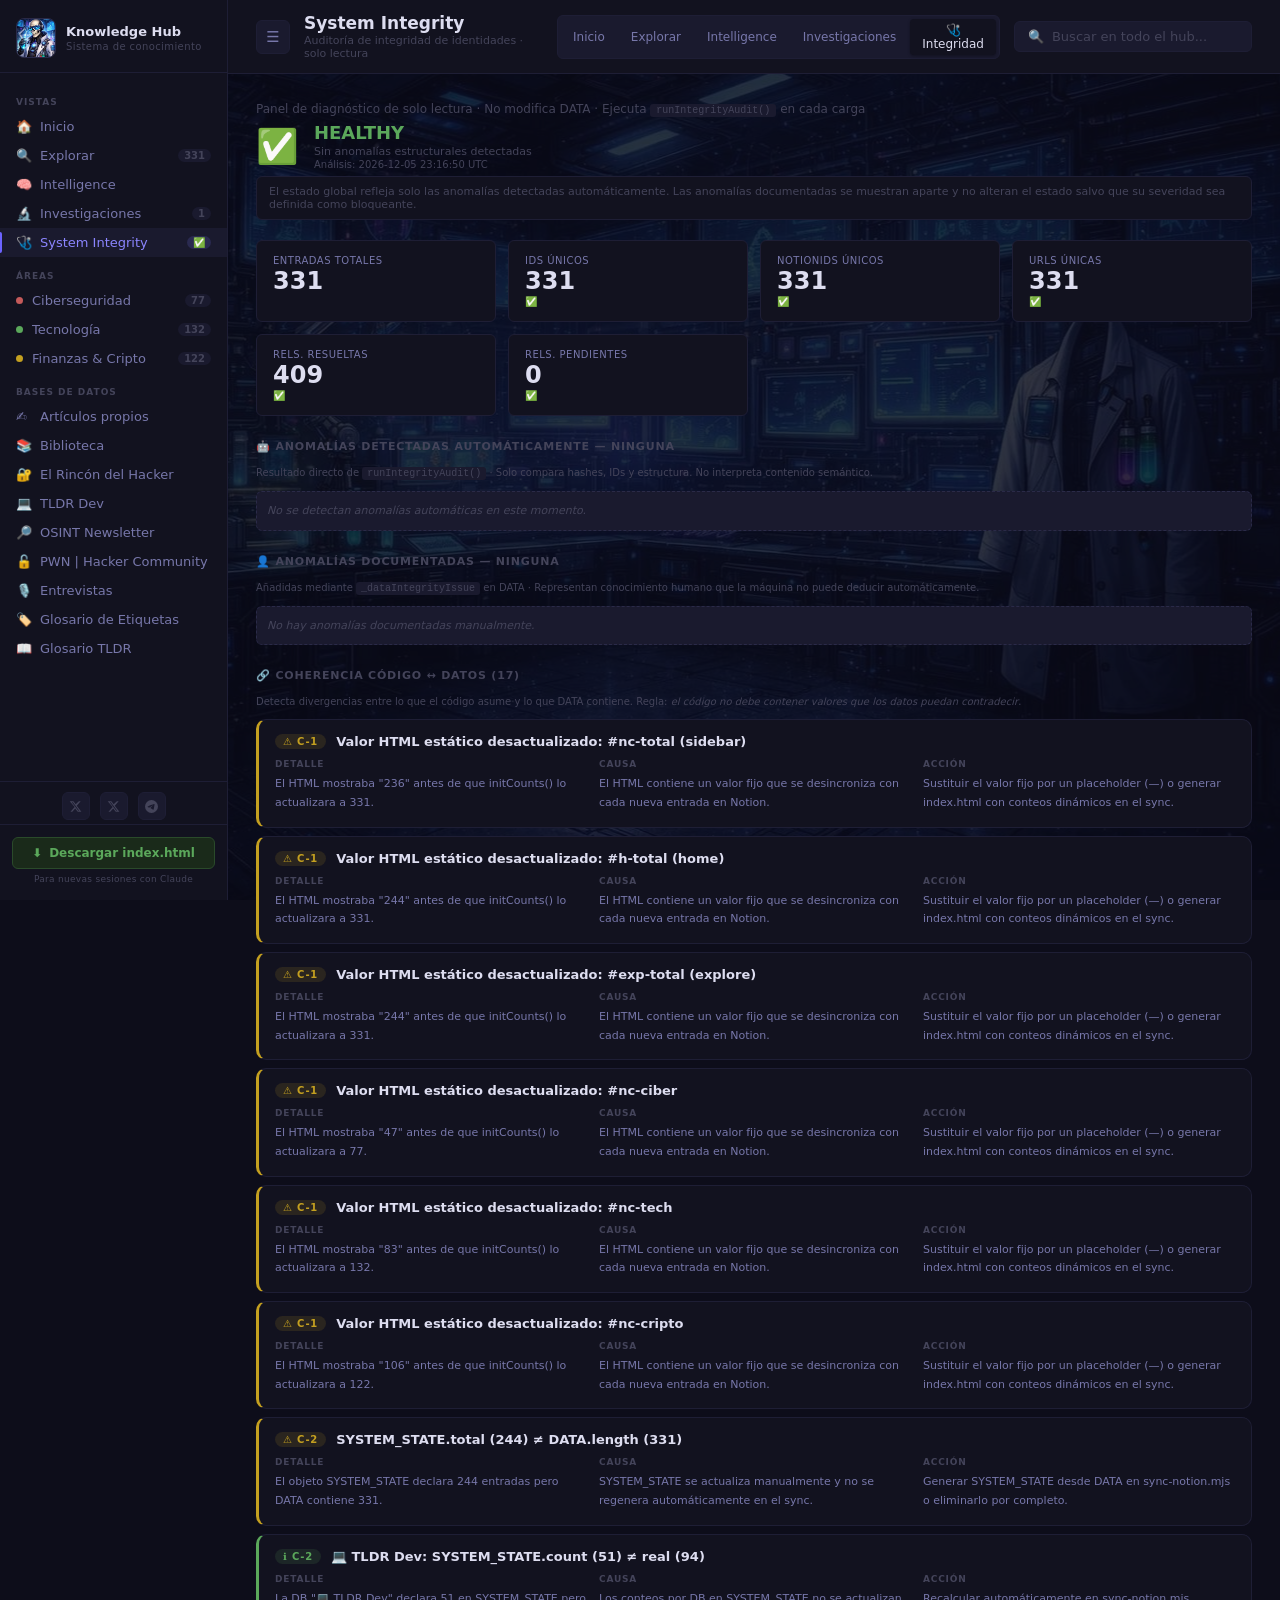
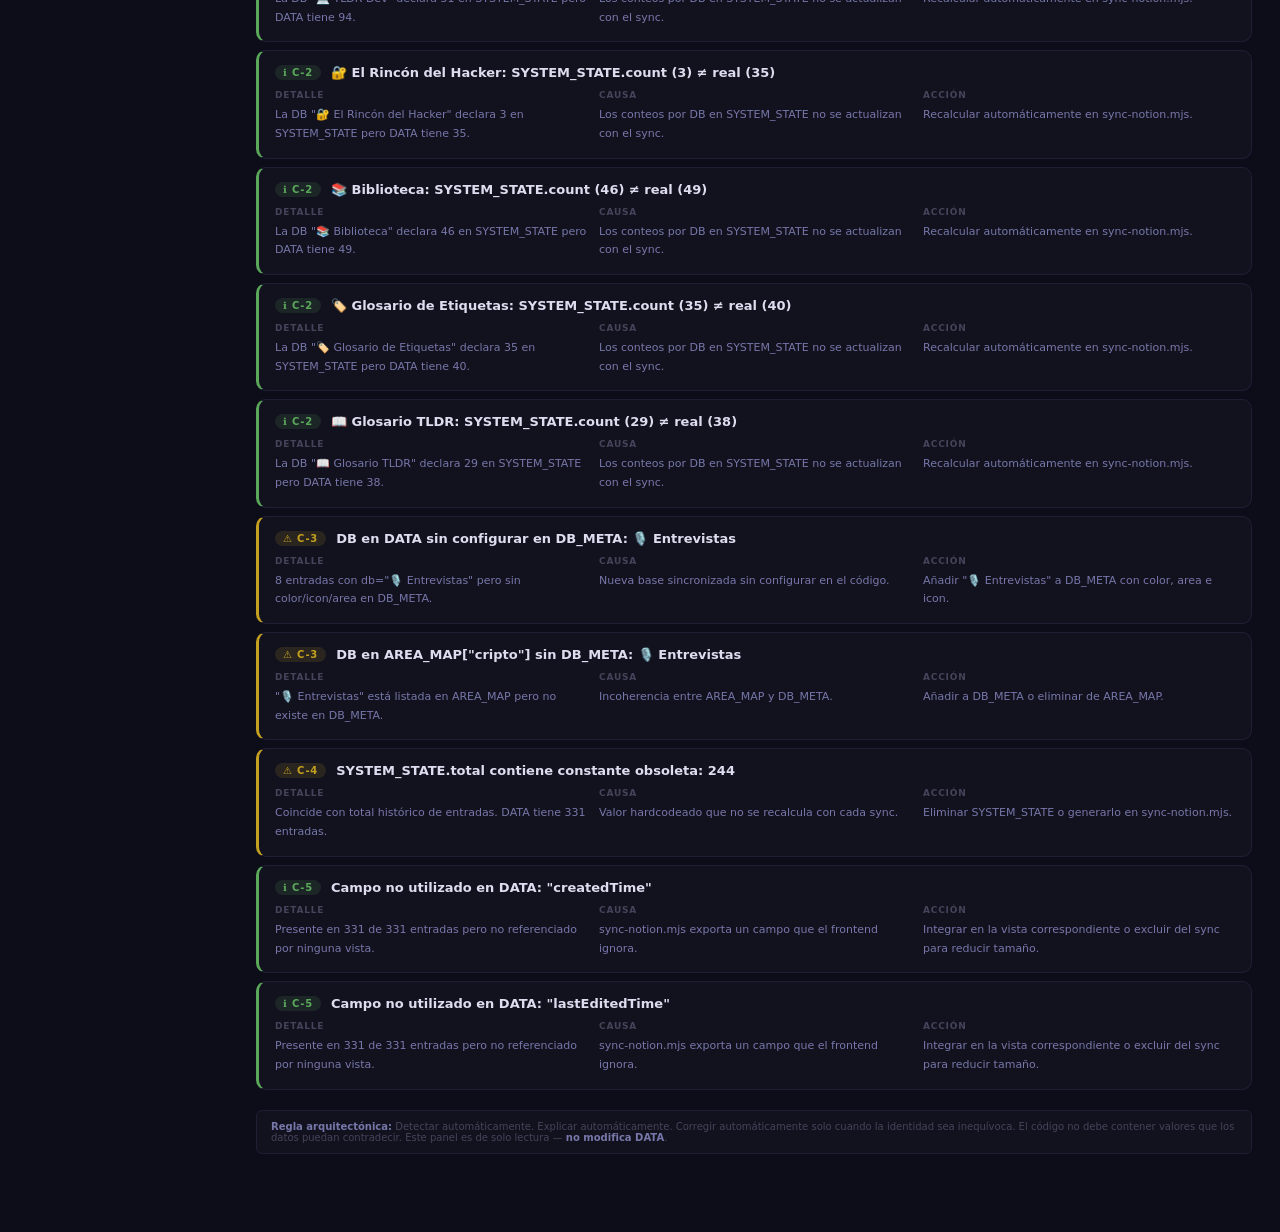
==== commit 27d574bf: "fix(integrity): correct 3 Section C audit defects - Add tipo, lectura, gravedad, urlFuente to knownF" ====
--- a/index.html
+++ b/index.html
@@ -4130,6 +4130,7 @@
     'nc-ciber': { label: '#nc-ciber', fn: function(){ return String(ciberCount); } },
     'nc-tech':  { label: '#nc-tech', fn: function(){ return String(techCount); } },
     'nc-cripto':{ label: '#nc-cripto', fn: function(){ return String(criptoCount); } },
+    'nc-inv':   { label: '#nc-inv (investigations)', fn: function(){ return typeof INVESTIGATIONS !== 'undefined' ? String(INVESTIGATIONS.filter(function(i){ return i.status === 'active' || i.status === 'draft'; }).length) : undefined; } },
   };
   Object.keys(counterMap).forEach(function(id) {
     var staticVal = _staticCounters[id];
@@ -4207,11 +4208,28 @@
     });
   });
 
+  // C-4: Constantes hardcodeadas que deberían ser dinámicas
+  var suspectValues = {};
+  suspectValues[236] = 'total histórico de entradas';
+  suspectValues[244] = 'total histórico de entradas';
+  suspectValues[325] = 'resolvedCount histórico';
+  if (typeof SYSTEM_STATE !== 'undefined' && SYSTEM_STATE.total != null) {
+    if (suspectValues[SYSTEM_STATE.total] && SYSTEM_STATE.total !== DATA.length) {
+      coherenceIssues.push({
+        code: 'C-4', severity: 'warning', icon: '⚠️',
+        title: 'SYSTEM_STATE.total contiene constante obsoleta: ' + SYSTEM_STATE.total,
+        detail: 'Coincide con ' + suspectValues[SYSTEM_STATE.total] + '. DATA tiene ' + DATA.length + ' entradas.',
+        cause: 'Valor hardcodeado que no se recalcula con cada sync.',
+        action: 'Eliminar SYSTEM_STATE o generarlo en sync-notion.mjs.',
+      });
+    }
+  }
+
   // C-5: Campos presentes en DATA pero no usados por las vistas
   var knownFields = new Set([
     'id','title','db','url','desc','etiquetas','area','fuente','fecha',
     'notionId','serie','anterior','siguiente','relacionadas','glosario',
-    'entrevistas','_dataIntegrityIssue'
+    'entrevistas','_dataIntegrityIssue','tipo','lectura','gravedad','urlFuente'
   ]);
   var unknownFields = {};
   DATA.forEach(function(e) {
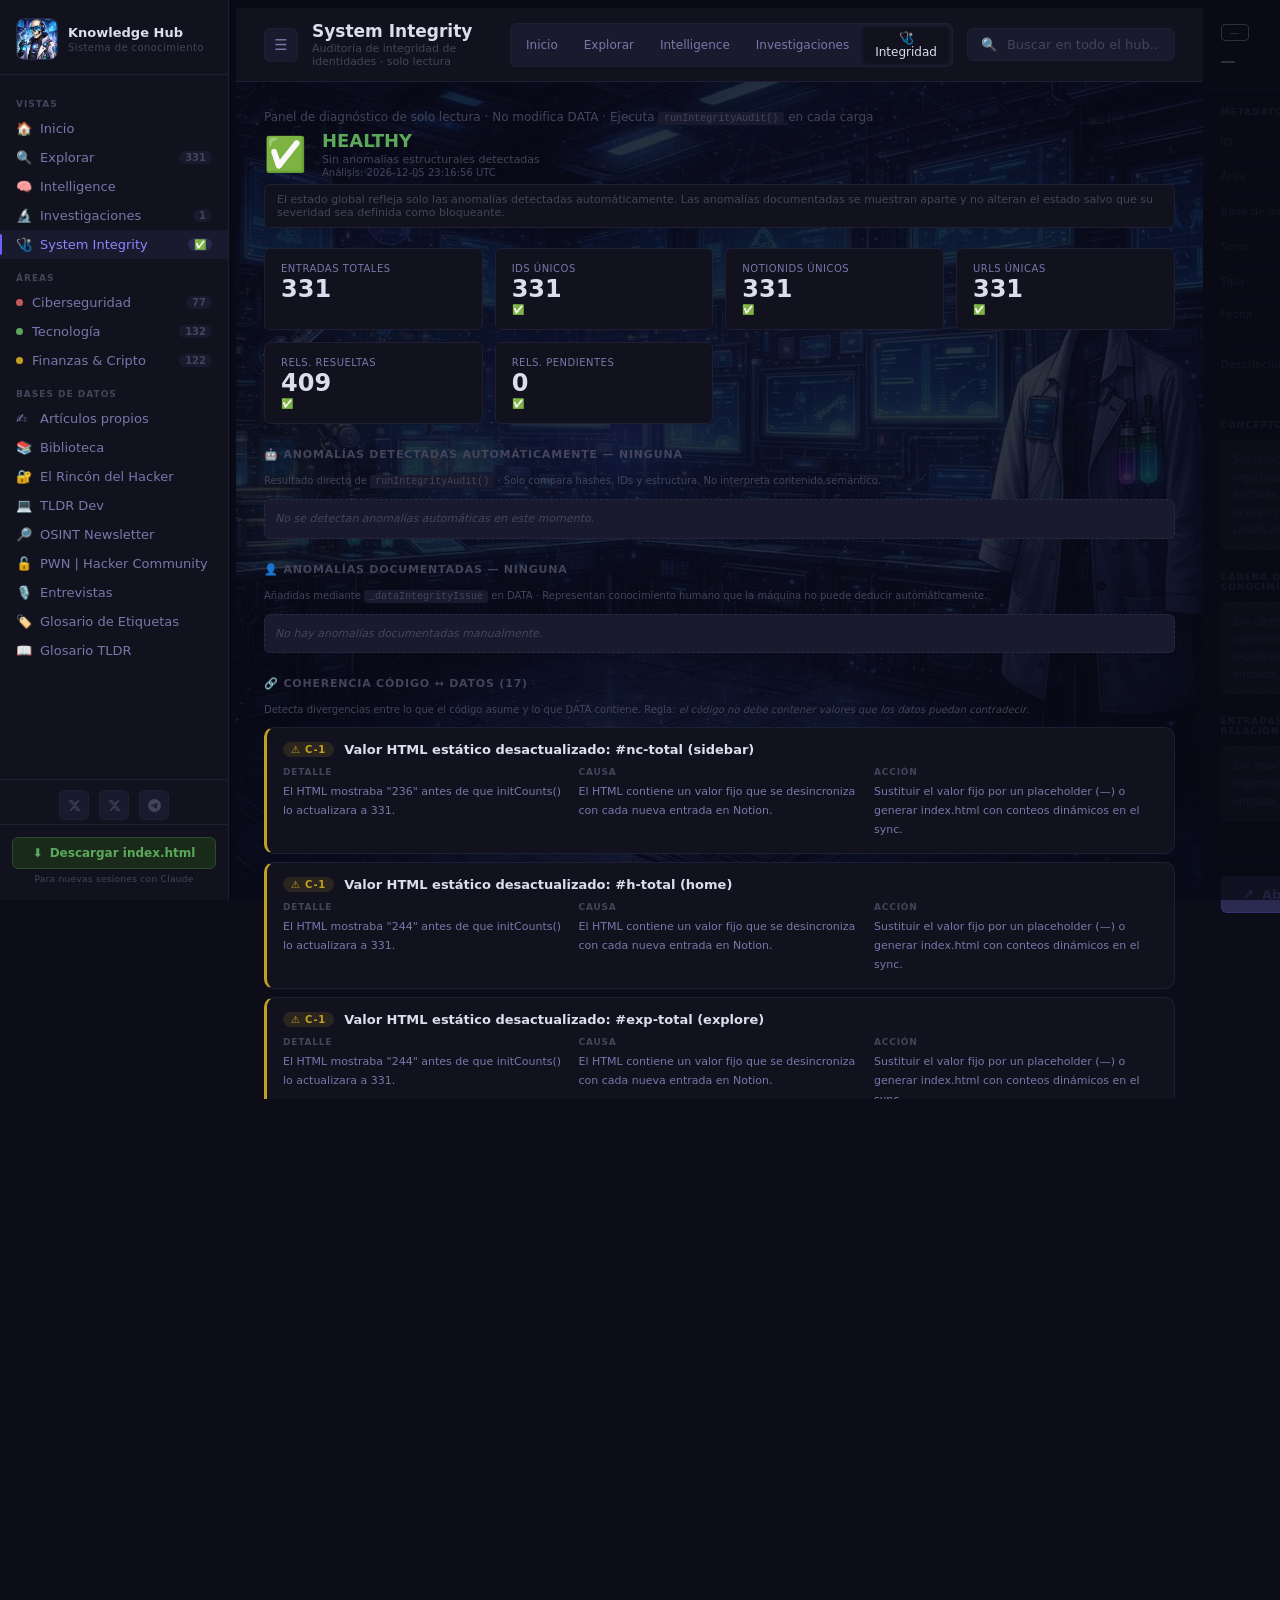
==== commit 93361d77: "refactor: extract CSS into 4 modular files (step 2) Split the monolithic <style> block (1625 lines) " ====
--- a/index.html
+++ b/index.html
@@ -3,1633 +3,10 @@
 <meta name="viewport" content="width=device-width, initial-scale=1.0">
 <meta http-equiv="Content-Security-Policy" content="default-src 'self'; script-src 'self' 'unsafe-inline'; style-src 'self' 'unsafe-inline'; img-src 'self' data:; connect-src 'self'; object-src 'none'; base-uri 'self'; form-action 'self'; frame-ancestors 'none'">
 <title>🧠 Knowledge Hub</title>
-<style>
-/* ─────────────────────────────────────────────
-   TOKENS
-───────────────────────────────────────────── */
-:root {
-  --bg:      #0d0d1a;
-  --bg2:     #12121f;
-  --bg3:     #1a1a2e;
-  --bg4:     #1f1f38;
-  --border:  #1e1e35;
-  --border2: #2a2a48;
-  --text:    #ddddf0;
-  --text2:   #7777aa;
-  --text3:   #44445a;
-  --accent:  #6c63ff;
-  --accent2: #8b85ff;
-
-  /* área colors */
-  --ciber:  #c45a5a;
-  --tech:   #5ba85b;
-  --cripto: #c4a020;
-
-  /* DB colors */
-  --c-art:  #4f86c6;
-  --c-tldr: #5ba85b;
-  --c-rdh:  #c45a5a;
-  --c-osn:  #8a6bbf;
-  --c-pwn:  #e07b54;
-  --c-bib:  #c4a020;
-  --c-ent:  #e07b54;
-  --c-ge:   #5bbaba;
-  --c-gt:   #a0a05b;
-
-  --sidebar-w: 228px;
-  --detail-w:  380px;
-  --radius:    10px;
-  --radius-sm: 6px;
-}
-
-/* ─────────────────────────────────────────────
-   RESET & BASE
-───────────────────────────────────────────── */
-*, *::before, *::after { box-sizing: border-box; margin: 0; padding: 0; }
-html { scroll-behavior: smooth; }
-body {
-  background: var(--bg);
-  color: var(--text);
-  font-family: 'Inter', system-ui, -apple-system, sans-serif;
-  font-size: 14px;
-  min-height: 100vh;
-  display: flex;
-  overflow-x: hidden;
-}
-a { color: inherit; text-decoration: none; }
-button { font-family: inherit; cursor: pointer; border: none; background: none; }
-
-/* ─────────────────────────────────────────────
-   SIDEBAR
-───────────────────────────────────────────── */
-.sidebar {
-  width: var(--sidebar-w);
-  min-height: 100vh;
-  background: var(--bg2);
-  border-right: 1px solid var(--border);
-  position: fixed;
-  top: 0; left: 0; bottom: 0;
-  display: flex;
-  flex-direction: column;
-  z-index: 60;
-  overflow-y: auto;
-  transition: transform 0.22s cubic-bezier(.4,0,.2,1);
-}
-.sidebar.collapsed {
-  transform: translateX(-100%);
-}
-.main {
-  transition: margin-left 0.22s cubic-bezier(.4,0,.2,1), margin-right 0.25s;
-}
-.main.sidebar-collapsed {
-  margin-left: 0;
-}
-.main::before {
-  transition: left 0.22s cubic-bezier(.4,0,.2,1);
-}
-.main.sidebar-collapsed::before {
-  left: 0;
-}
-.toggle-sidebar-btn {
-  width: 34px; height: 34px;
-  display: flex; align-items: center; justify-content: center;
-  background: var(--bg3);
-  border: 1px solid var(--border);
-  border-radius: var(--radius-sm);
-  color: var(--text2);
-  font-size: 15px;
-  cursor: pointer;
-  flex-shrink: 0;
-  transition: all 0.12s;
-}
-.toggle-sidebar-btn:hover { background: var(--bg4); border-color: var(--border2); color: var(--text); }
-
-/* Overlay que cierra el panel de detalle al hacer clic fuera */
-.detail-overlay {
-  display: none;
-  position: fixed;
-  inset: 0;
-  z-index: 45;
-  background: transparent;
-}
-.detail-overlay.active { display: block; }
-
-.sidebar-logo {
-  padding: 18px 16px 14px;
-  border-bottom: 1px solid var(--border);
-  display: flex;
-  align-items: center;
-  gap: 10px;
-}
-.sidebar-dl-wrap {
-  padding: 12px 12px 16px;
-  border-top: 1px solid var(--border);
-  flex-shrink: 0;
-}
-.sidebar-social {
-  display: flex;
-  align-items: center;
-  justify-content: center;
-  gap: 10px;
-  padding: 10px 12px 4px;
-  border-top: 1px solid var(--border);
-  flex-shrink: 0;
-}
-.social-link {
-  width: 28px; height: 28px;
-  display: flex; align-items: center; justify-content: center;
-  border-radius: 6px;
-  border: 1px solid var(--border);
-  background: var(--bg3);
-  color: var(--text3);
-  transition: all 0.15s;
-  text-decoration: none;
-  flex-shrink: 0;
-}
-.social-link:hover {
-  border-color: var(--border2);
-  background: var(--bg4);
-  color: var(--text);
-  transform: translateY(-1px);
-}
-.social-link svg {
-  width: 13px; height: 13px;
-  fill: currentColor;
-  flex-shrink: 0;
-}
-.dl-index-btn {
-  width: 100%;
-  display: flex;
-  align-items: center;
-  justify-content: center;
-  gap: 7px;
-  padding: 8px 10px;
-  background: #1a2a1a;
-  border: 1px solid #2a4a2a;
-  border-radius: var(--radius-sm);
-  color: #5ba85b;
-  font-size: 12px;
-  font-weight: 600;
-  font-family: inherit;
-  cursor: pointer;
-  transition: all 0.15s;
-}
-.dl-index-btn:hover { background: #1f341f; border-color: #3a6a3a; }
-.dl-index-sub {
-  font-size: 9px;
-  color: var(--text3);
-  text-align: center;
-  margin-top: 5px;
-  letter-spacing: 0.3px;
-}
-
-.logo-mark {
-  width: 40px; height: 40px;
-  border-radius: 8px;
-  overflow: hidden;
-  flex-shrink: 0;
-  border: 1px solid #2a2a48;
-}
-.logo-mark img {
-  width: 100%; height: 100%;
-  object-fit: cover;
-  object-position: center top;
-}
-.logo-text { display: flex; flex-direction: column; }
-.logo-name { font-size: 13px; font-weight: 700; color: var(--text); line-height: 1.2; }
-.logo-sub  { font-size: 10px; color: var(--text3); letter-spacing: 0.4px; margin-top: 1px; }
-
-.sidebar-nav { padding: 10px 0; flex: 1; }
-.nav-section {
-  padding: 14px 16px 5px;
-  font-size: 9px;
-  font-weight: 700;
-  text-transform: uppercase;
-  letter-spacing: 1px;
-  color: var(--text3);
-}
-.nav-item {
-  display: flex;
-  align-items: center;
-  gap: 9px;
-  padding: 7px 16px;
-  font-size: 13px;
-  color: var(--text2);
-  border-radius: 0;
-  transition: all 0.12s;
-  width: 100%;
-  text-align: left;
-  position: relative;
-}
-.nav-item:hover { background: var(--bg3); color: var(--text); }
-.nav-item.active {
-  background: var(--bg3);
-  color: var(--accent2);
-}
-.nav-item.active::before {
-  content: '';
-  position: absolute;
-  left: 0; top: 4px; bottom: 4px;
-  width: 2px;
-  background: var(--accent);
-  border-radius: 0 2px 2px 0;
-}
-.ni { width: 15px; font-size: 13px; flex-shrink: 0; }
-.nav-count {
-  margin-left: auto;
-  font-size: 10px;
-  background: var(--bg3);
-  padding: 1px 6px;
-  border-radius: 10px;
-  color: var(--text3);
-  font-weight: 600;
-}
-.nav-item.active .nav-count { background: #2a2a50; color: var(--text2); }
-
-.nav-dot {
-  width: 7px; height: 7px;
-  border-radius: 50%;
-  flex-shrink: 0;
-}
-
-/* ─────────────────────────────────────────────
-   MAIN
-───────────────────────────────────────────── */
-.main {
-  margin-left: var(--sidebar-w);
-  flex: 1;
-  min-height: 100vh;
-  transition: margin-right 0.25s;
-  background: url("[data-uri]") center/cover fixed no-repeat;
-  position: relative;
-}
-.main::before {
-  content: '';
-  position: fixed;
-  top: 0;
-  left: var(--sidebar-w);
-  right: 0;
-  bottom: 0;
-  background: rgba(10, 10, 22, 0.82);
-  pointer-events: none;
-  z-index: 0;
-}
-.content, .topbar {
-  position: relative;
-  z-index: 1;
-}
-.main.detail-open { margin-right: var(--detail-w); }
-
-/* ─────────────────────────────────────────────
-   TOPBAR
-───────────────────────────────────────────── */
-.topbar {
-  background: var(--bg2);
-  border-bottom: 1px solid var(--border);
-  padding: 13px 28px;
-  display: flex;
-  align-items: center;
-  gap: 14px;
-  position: sticky;
-  top: 0;
-  z-index: 30;
-}
-.topbar-title { font-size: 17px; font-weight: 700; color: var(--text); }
-.topbar-sub { font-size: 11px; color: var(--text3); margin-top: 1px; }
-
-.home-btn {
-  width: 34px; height: 34px;
-  display: flex; align-items: center; justify-content: center;
-  font-size: 16px;
-  background: var(--bg3);
-  border: 1px solid var(--border);
-  border-radius: var(--radius-sm);
-  color: var(--text2);
-  cursor: pointer;
-  flex-shrink: 0;
-  transition: all 0.12s;
-}
-.home-btn:hover { background: var(--bg4); border-color: var(--border2); color: var(--text); }
-
-.search-wrap {
-  margin-left: auto;
-  display: flex;
-  align-items: center;
-  gap: 8px;
-  background: var(--bg3);
-  border: 1px solid var(--border);
-  border-radius: var(--radius-sm);
-  padding: 7px 13px;
-  width: 280px;
-  transition: border-color 0.15s;
-}
-.search-wrap:focus-within { border-color: var(--accent); }
-.search-wrap input {
-  background: none; border: none; outline: none;
-  color: var(--text); font-size: 13px; font-family: inherit; width: 100%;
-}
-.search-wrap input::placeholder { color: var(--text3); }
-.search-icon { color: var(--text3); font-size: 13px; }
-
-/* view toggle in topbar */
-.view-toggle {
-  display: flex;
-  gap: 2px;
-  background: var(--bg3);
-  border: 1px solid var(--border);
-  border-radius: var(--radius-sm);
-  padding: 3px;
-}
-.vtbtn {
-  padding: 4px 12px;
-  font-size: 12px;
-  color: var(--text2);
-  border-radius: 4px;
-  transition: all 0.12s;
-}
-.vtbtn.active { background: var(--bg2); color: var(--text); box-shadow: 0 1px 3px #0005; }
-.vtbtn:hover:not(.active) { color: var(--text); }
-
-/* ─────────────────────────────────────────────
-   CONTENT AREA — VIEWS
-───────────────────────────────────────────── */
-.content { padding: 28px 28px 80px; }
-
-.view { display: none; }
-.view.active { display: block; }
-
-/* ─────────────────────────────────────────────
-   ── HOME VIEW ──
-───────────────────────────────────────────── */
-
-/* Hero */
-.home-hero {
-  margin-bottom: 36px;
-  padding: 36px 36px 32px;
-  background: url("[data-uri]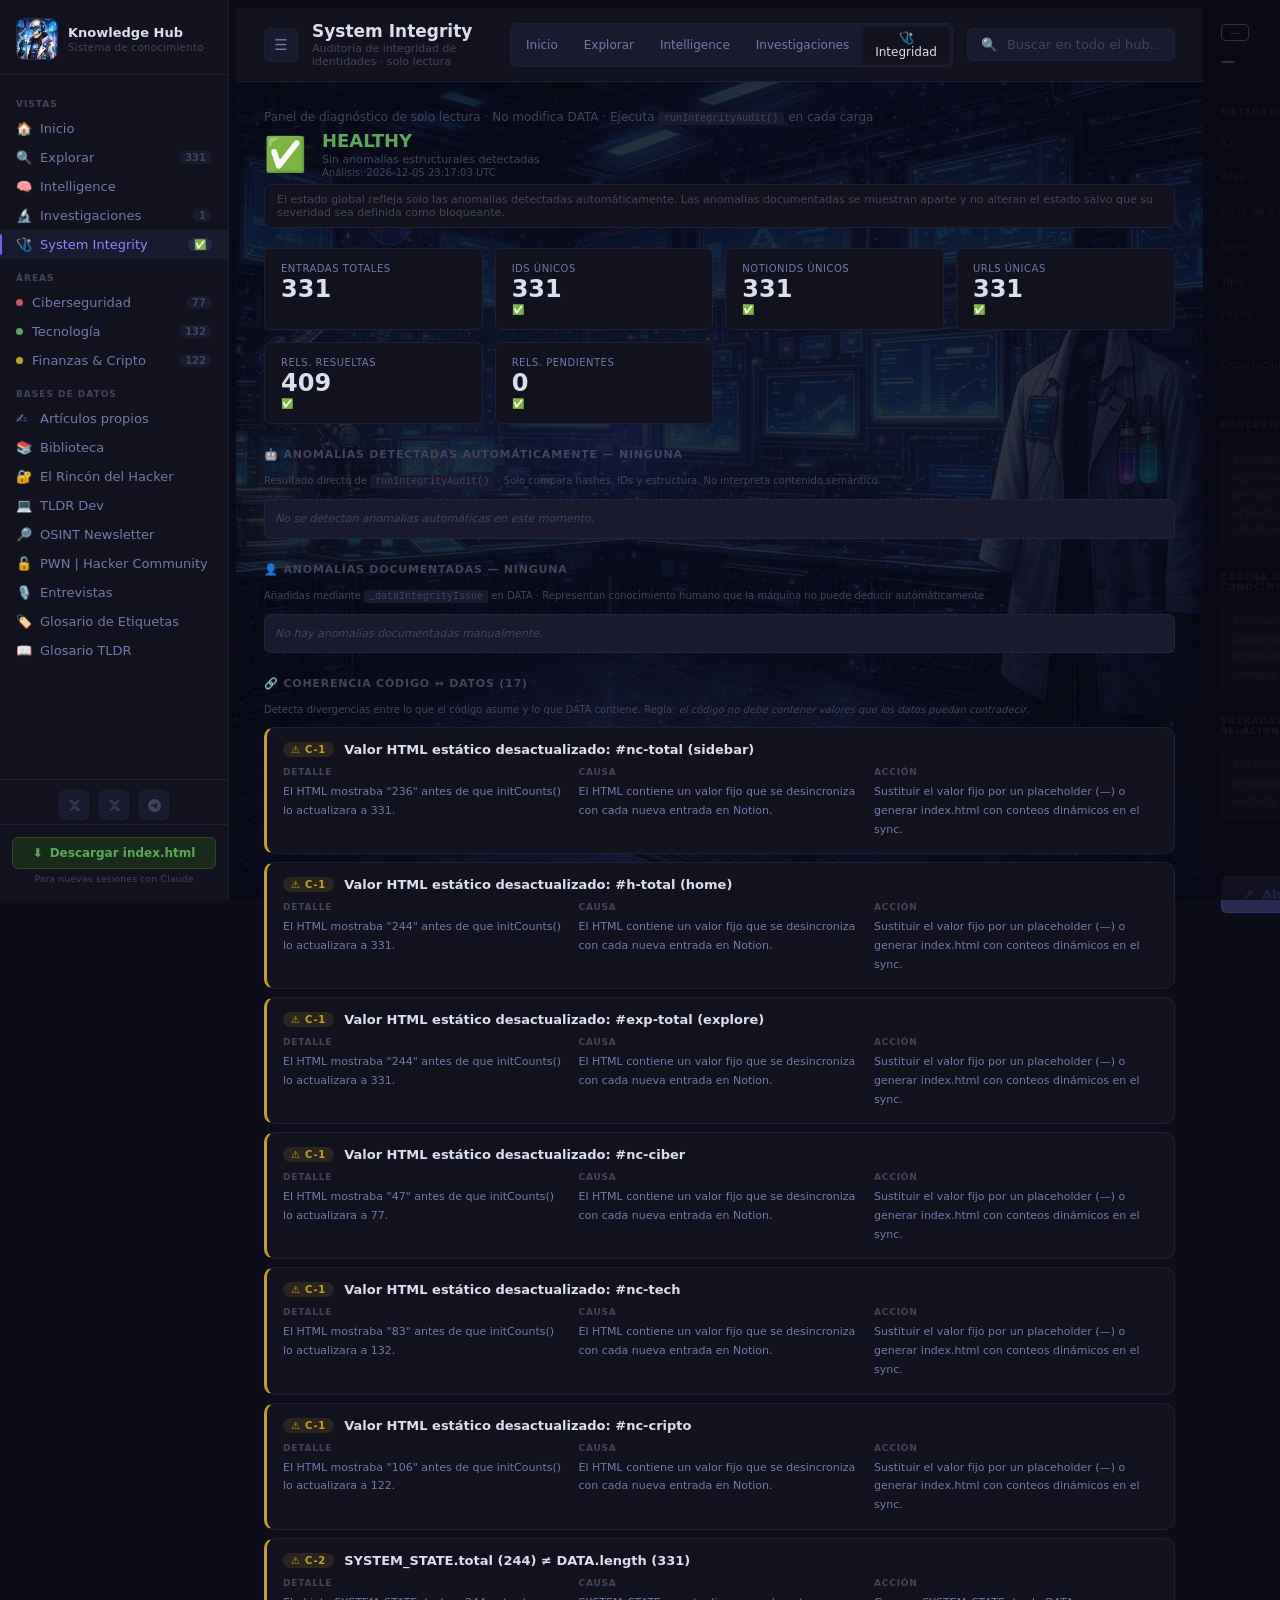
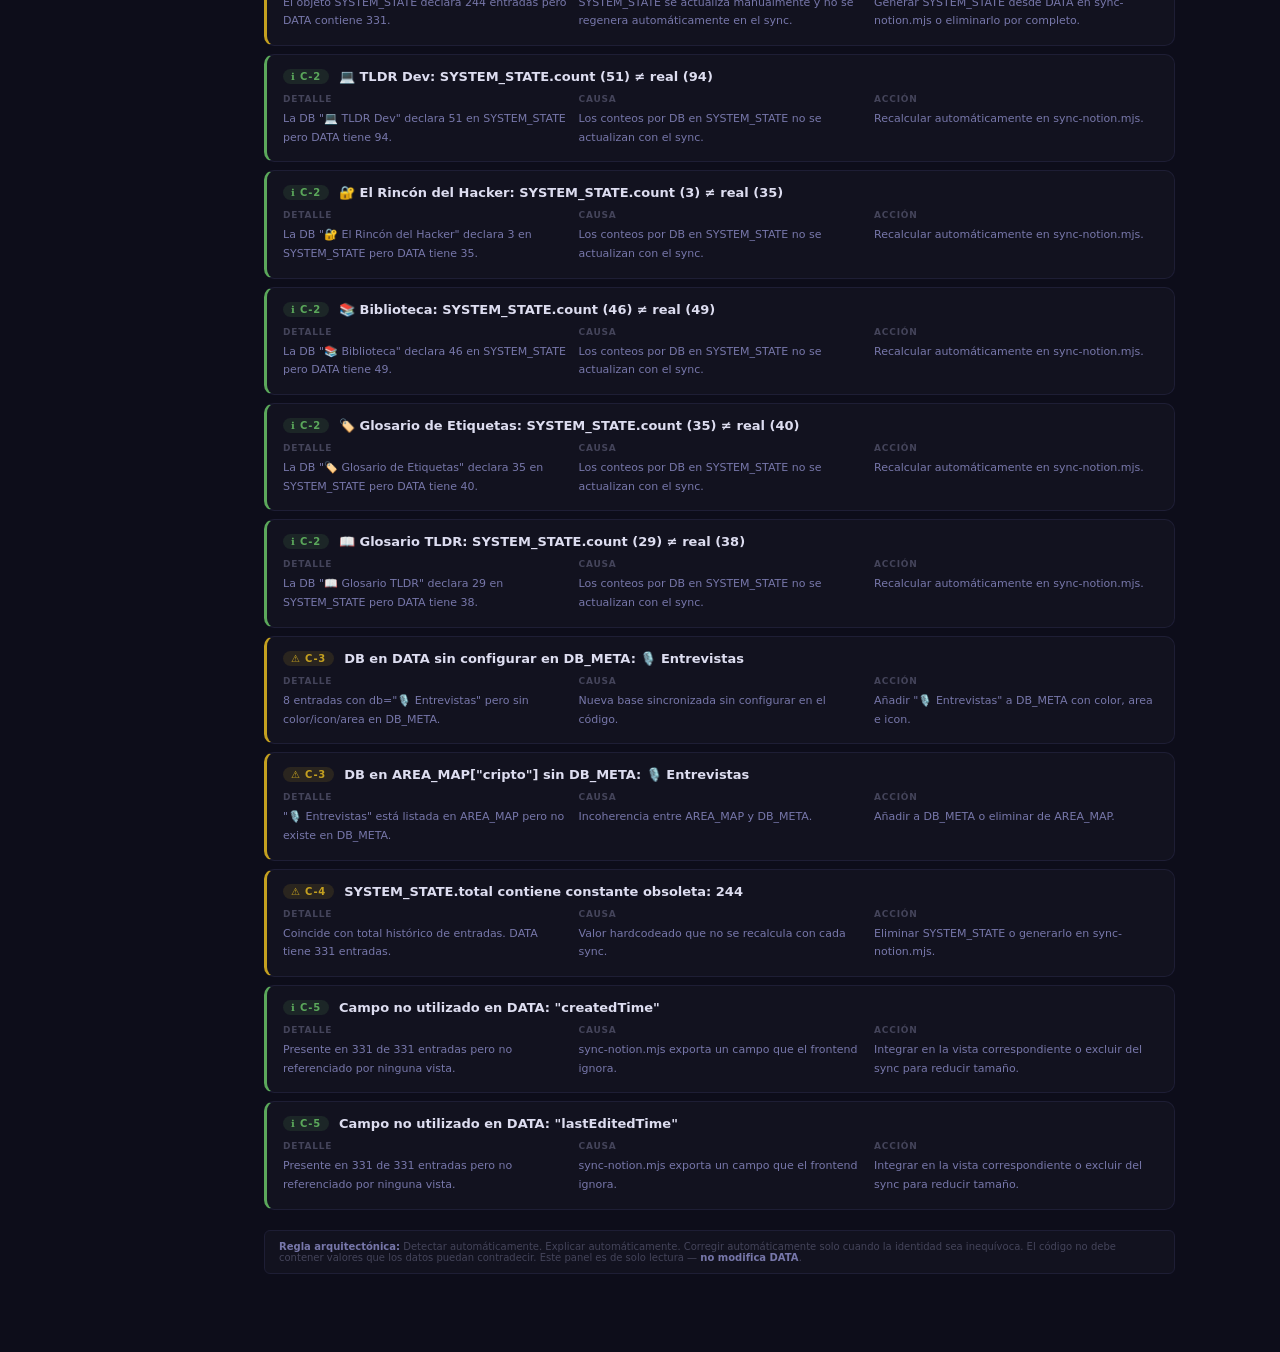
==== commit db2a74e6: "refactor: extract data constants to js/data.js (step 3) Move DB_META, AREA_META, AREA_MAP, SYSTEM_ST" ====
--- a/index.html
+++ b/index.html
@@ -592,213 +592,9 @@
 function safeURL(u) { return u && typeof u === 'string' && /^https?:\/\//i.test(u.trim()) ? u.trim() : '#'; }
 function truncEsc(s, n) { if (!s) return ''; var t = String(s); return escapeHTML(t.length > n ? t.substring(0, n) + '…' : t); }
 
-/* ═══════════════════════════════════════════════════════════════
-   DATA
-═══════════════════════════════════════════════════════════════ */
-const DB_META = {
-  "✍️ Artículos propios":     { color:"#4f86c6", area:"cripto", icon:"✍️", areaLabel:"Finanzas & Cripto" },
-  "💻 TLDR Dev":               { color:"#5ba85b", area:"tech",   icon:"💻", areaLabel:"Tecnología & Desarrollo" },
-  "🔐 El Rincón del Hacker":  { color:"#c45a5a", area:"ciber",  icon:"🔐", areaLabel:"Ciberseguridad & OSINT" },
-  "🔎 OSINT Newsletter":       { color:"#8a6bbf", area:"ciber",  icon:"🔎", areaLabel:"Ciberseguridad & OSINT" },
-  "🔓 PWN | Hacker Community": { color:"#e07b54", area:"ciber",  icon:"🔓", areaLabel:"Ciberseguridad & OSINT" },
-  "📚 Biblioteca":             { color:"#c4a020", area:"cripto", icon:"📚", areaLabel:"Finanzas & Cripto" },
-  "🏷️ Glosario de Etiquetas": { color:"#5bbaba", area:"ciber",  icon:"🏷️", areaLabel:"Ciberseguridad & OSINT" },
-  "📖 Glosario TLDR":          { color:"#a0a05b", area:"tech",   icon:"📖", areaLabel:"Tecnología & Desarrollo" },
-};
-
-const AREA_META = {
-  ciber:  { label:"Ciberseguridad & OSINT", color:"#c45a5a", icon:"🔐" },
-  tech:   { label:"Tecnología & Desarrollo",  color:"#5ba85b", icon:"💡" },
-  cripto: { label:"Finanzas & Cripto",         color:"#c4a020", icon:"🧭" },
-};
-
-const AREA_MAP = {
-  ciber:  ["🔐 El Rincón del Hacker","🔎 OSINT Newsletter","🔓 PWN | Hacker Community","🏷️ Glosario de Etiquetas"],
-  tech:   ["💻 TLDR Dev","📖 Glosario TLDR"],
-  cripto: ["✍️ Artículos propios","📚 Biblioteca","🎙️ Entrevistas"],
-};
-
-/* ═══════════════════════════════════════════════════════════════
-   SYSTEM STATE — para auditoría y sincronización con Notion
-   Actualizar manualmente o vía script tras cada sync.
-═══════════════════════════════════════════════════════════════ */
-const SYSTEM_STATE = {
-  version:   "2.2.0",
-  last_sync: "2026-07-23",
-  total:     244,
-  dbs: {
-    "dee1b389-a53a-4f8b-b197-b51ded487e14": {
-      name:    "✍️ Artículos propios",
-      area:    "cripto",
-      color:   "#4f86c6",
-      count:   65,
-      last_id: "ART-65",
-      collection_id: "dee1b389-a53a-4f8b-b197-b51ded487e14"
-    },
-    "36769f84-8239-4180-9687-7cd9730fd249": {
-      name:    "💻 TLDR Dev",
-      area:    "tech",
-      color:   "#5ba85b",
-      count:   51,
-      last_id: "TDV-51",
-      collection_id: "36769f84-8239-4180-9687-7cd9730fd249"
-    },
-    "32e28cdf-7709-8045-a071-e57cc6201592": {
-      name:    "🎙️ Entrevistas",
-      area:    "cripto",
-      color:   "#e07b54",
-      count:   8,
-      last_id: "ENT-8",
-      collection_id: "32e28cdf-7709-8045-a071-e57cc6201592"
-    },
-    "ab92e5f3-b966-4607-8b20-56a96fc5cede": {
-      name:    "🔐 El Rincón del Hacker",
-      area:    "ciber",
-      color:   "#c45a5a",
-      count:   3,
-      last_id: "RDH-3",
-      collection_id: "ab92e5f3-b966-4607-8b20-56a96fc5cede"
-    },
-    "123bbe80-4e6c-47dc-965b-676e043ecfba": {
-      name:    "🔎 OSINT Newsletter",
-      area:    "ciber",
-      color:   "#8a6bbf",
-      count:   1,
-      last_id: "OSN-1",
-      collection_id: "123bbe80-4e6c-47dc-965b-676e043ecfba"
-    },
-    "0118d6f9-bd46-49f1-be18-61a0bef38a5b": {
-      name:    "🔓 PWN | Hacker Community",
-      area:    "ciber",
-      color:   "#e07b54",
-      count:   1,
-      last_id: "PWN-1",
-      collection_id: "0118d6f9-bd46-49f1-be18-61a0bef38a5b"
-    },
-    "5294a684-ff20-4944-9aef-4fc362b23741": {
-      name:    "📚 Biblioteca",
-      area:    "cripto",
-      color:   "#c4a020",
-      count:   46,
-      last_id: "BIB-50",
-      collection_id: "5294a684-ff20-4944-9aef-4fc362b23741"
-    },
-    "d25162b6-2c06-40d6-b764-103914260271": {
-      name:    "🏷️ Glosario de Etiquetas",
-      area:    "ciber",
-      color:   "#5bbaba",
-      count:   35,
-      last_id: "GE-35",
-      collection_id: "d25162b6-2c06-40d6-b764-103914260271"
-    },
-    "01410f52-66c5-46d3-87de-22573c6a0d63": {
-      name:    "📖 Glosario TLDR",
-      area:    "tech",
-      color:   "#a0a05b",
-      count:   29,
-      last_id: "GT-29",
-      collection_id: "01410f52-66c5-46d3-87de-22573c6a0d63"
-    }
-  }
-};
-
-let DATA = [];
-
-/* ═══════════════════════════════════════════════════════════════
-   SYNC CONTRACT — Reglas para el sincronizador Notion → DATA
-   ═══════════════════════════════════════════════════════════════
-
-   IDENTIDAD ESTABLE:
-   Cada entrada tiene dos identificadores:
-     notionId  →  Page ID de Notion (hash 32 chars, extraído de url)
-                  INMUTABLE. Nunca cambia. Es la identidad real.
-     id        →  Etiqueta visible en el Hub ("BIB-N", "ART-N"…)
-                  PUEDE cambiar si hay colisión, pero no debe hacerlo sin razón.
-
-   ALGORITMO DE SYNC IDEMPOTENTE:
-   Para cada página que devuelve la API de Notion:
-
-   1. Extraer notionId de su Page ID.
-   2. Buscar en DATA si ya existe una entrada con ese notionId.
-
-   CASO A — ya existe:
-     → Actualizar los campos de contenido (title, desc, fecha, etiquetas…)
-     → NO cambiar su id visible ni su notionId
-     → La sync es idempotente: misma entrada → mismo resultado
-
-   CASO B — es nueva:
-     → Calcular el siguiente ID libre para su prefijo:
-        maxN = max(N de todos los ids del mismo prefijo en DATA)
-        newId = prefijo + "-" + (maxN + 1)
-     → Nunca reutilizar un ID visible que ya haya sido asignado,
-        aunque la entrada original haya sido eliminada de Notion.
-     → Guardar notionId como campo explícito.
-
-   INVARIANTES:
-   - Un notionId → exactamente un id visible en DATA
-   - Un id visible → como máximo un notionId (no duplicar)
-   - El contador de IDs es monotónico por prefijo (nunca retrocede)
-
-   MIGRACIÓN EJECUTADA (2026-07-23):
-   Los siguientes IDs visibles duplicados fueron corregidos.
-   Las entradas que conservaron su ID son las de menor dataIndex (llegaron primero).
-   Las entradas que recibieron nuevo ID son las de mayor dataIndex.
-
-   BIB-30 (Cap. 5 · Fundamentos de Smart Contracts)  → BIB-51
-     notionId: 39328cdf770981508cb9e74d0fb25d80
-   BIB-31 (Cap. 6 · Arquitectura DeFi)               → BIB-52
-     notionId: 39328cdf7709819d99a3d63b230d1d21
-   BIB-32 (Cap. 7 · Gobernanza…)                     → BIB-53
-     notionId: 39328cdf770981fda361e1abe9e59eca
-
-   ANOMALÍA PENDIENTE:
-   GT-1 y GT-20 comparten el mismo notionId:
-     3a428cdf77098103b144c237b1930fde
-   Requiere revisión manual en Notion — puede ser página reubicada
-   o entrada duplicada en la base de datos de origen.
-═══════════════════════════════════════════════════════════════ */
-
-// SYNC FROM NOTION — Conceptos estructurados (Nivel 2)
-const CONCEPTS = [
-  // Ejemplo de estructura (no poblado):
-  // {
-  //   id: "CON-001",
-  //   name: "Inteligencia Artificial",
-  //   aliases: ["IA", "AI", "Artificial Intelligence"],
-  //   description: "...",
-  //   areas: ["tech", "ciber"],
-  //   status: "active",   // active | explored | gap
-  //   relatedConcepts: [],
-  //   relatedEntities: []
-  // }
-];
-
-// SYNC FROM NOTION — Entidades concretas (Nivel 3)
-const ENTITIES = [
-  // Ejemplo de estructura (no poblado):
-  // {
-  //   id: "ENT-001",
-  //   name: "OpenAI",
-  //   type: "company",   // company | person | tool | protocol | blockchain | token | vulnerability | organization
-  //   description: "...",
-  //   relatedEntries: [],
-  //   relatedConcepts: []
-  // }
-];
-
-// SYNC FROM NOTION — Relaciones explícitas y tipadas
-// Tipos: about | mentions | illustrates | analyzes | involves | derived_from | continues | references
-//        related_to | is_part_of | contradicts | implements | exemplifies
-//        consumes | produces | explores
-const RELATIONS = [
-  // Ejemplo de estructura (no poblado):
-  // { source: "TDV-42", target: "CON-001", type: "about" }
-];
-
-// INVESTIGATIONS — Procesos activos de comprensión
-// Máquina de estados: proposal → draft → active → paused → concluded → archived
-//                     draft → abandoned | active → abandoned
-let INVESTIGATIONS = [];
+</script>
+<script src="js/data.js"></script>
+<script>
 
 /* ═══════════════════════════════════════════════════════════════
    STATE
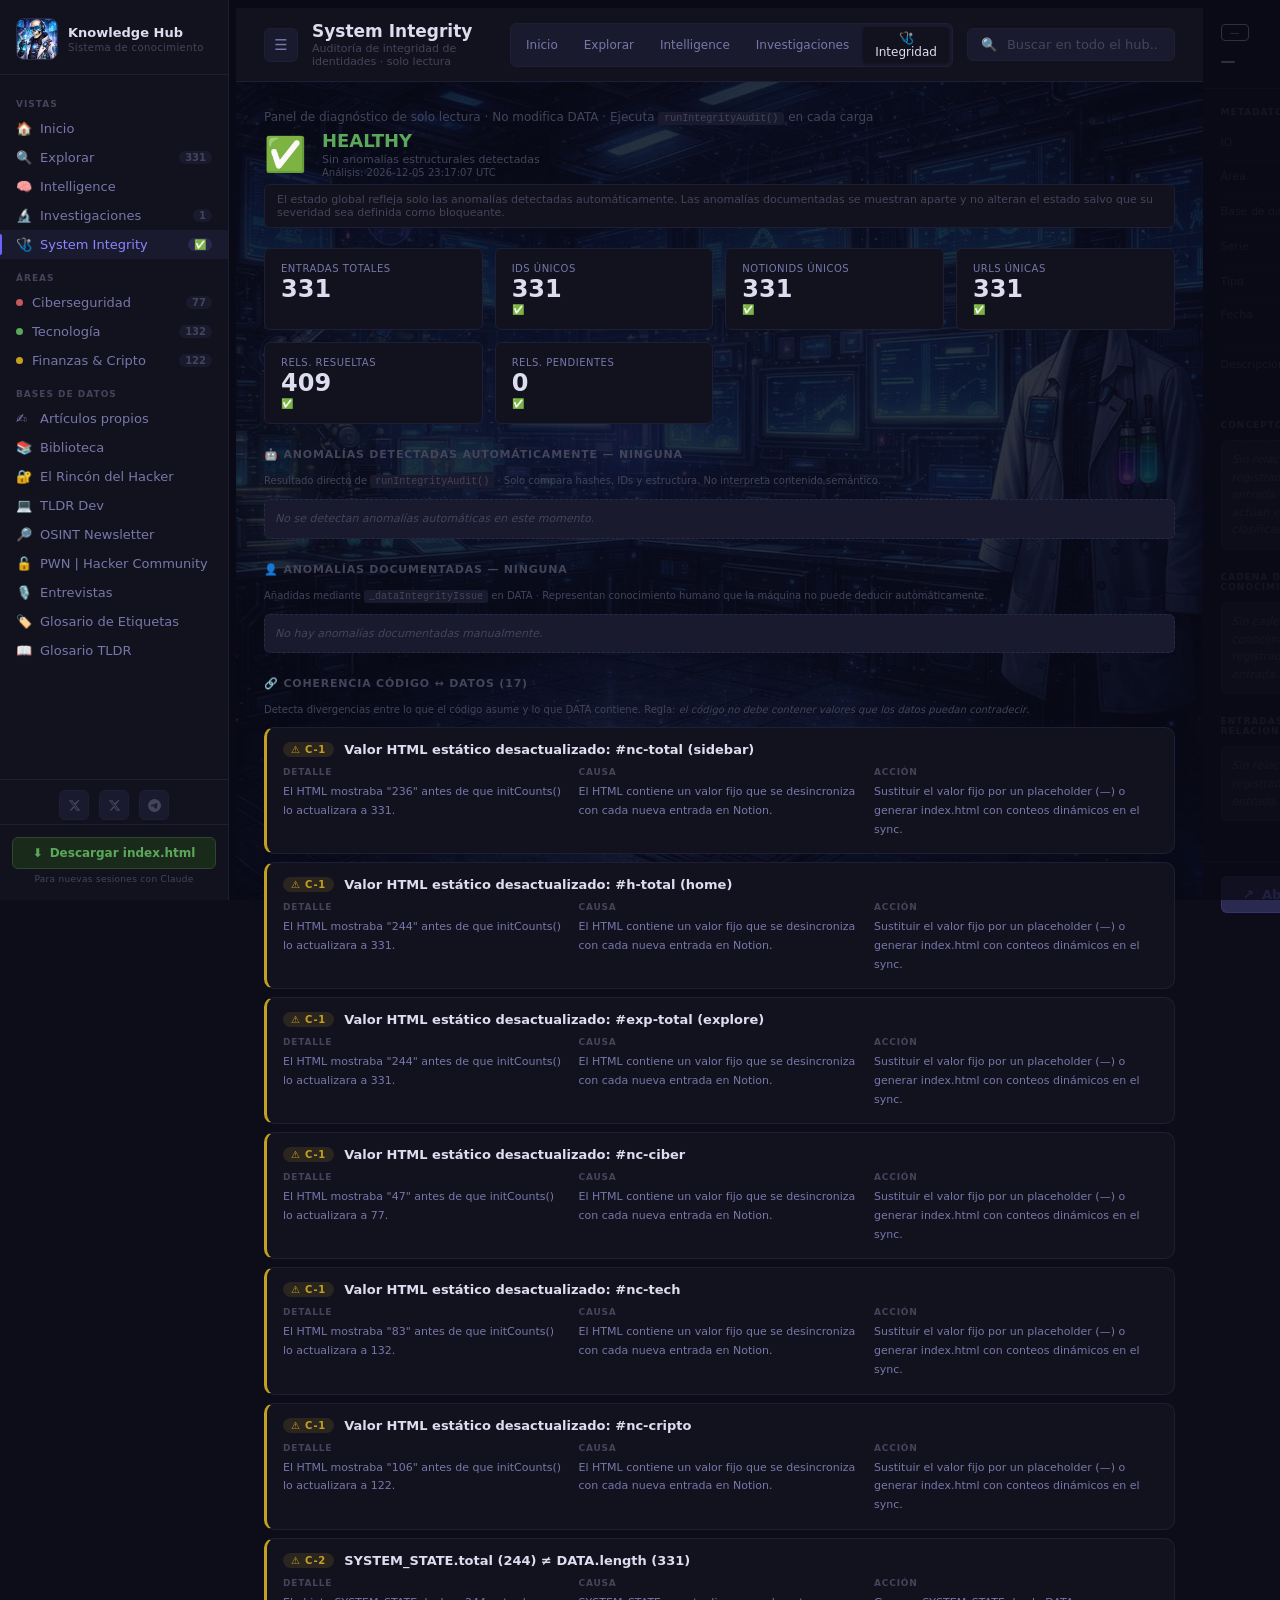
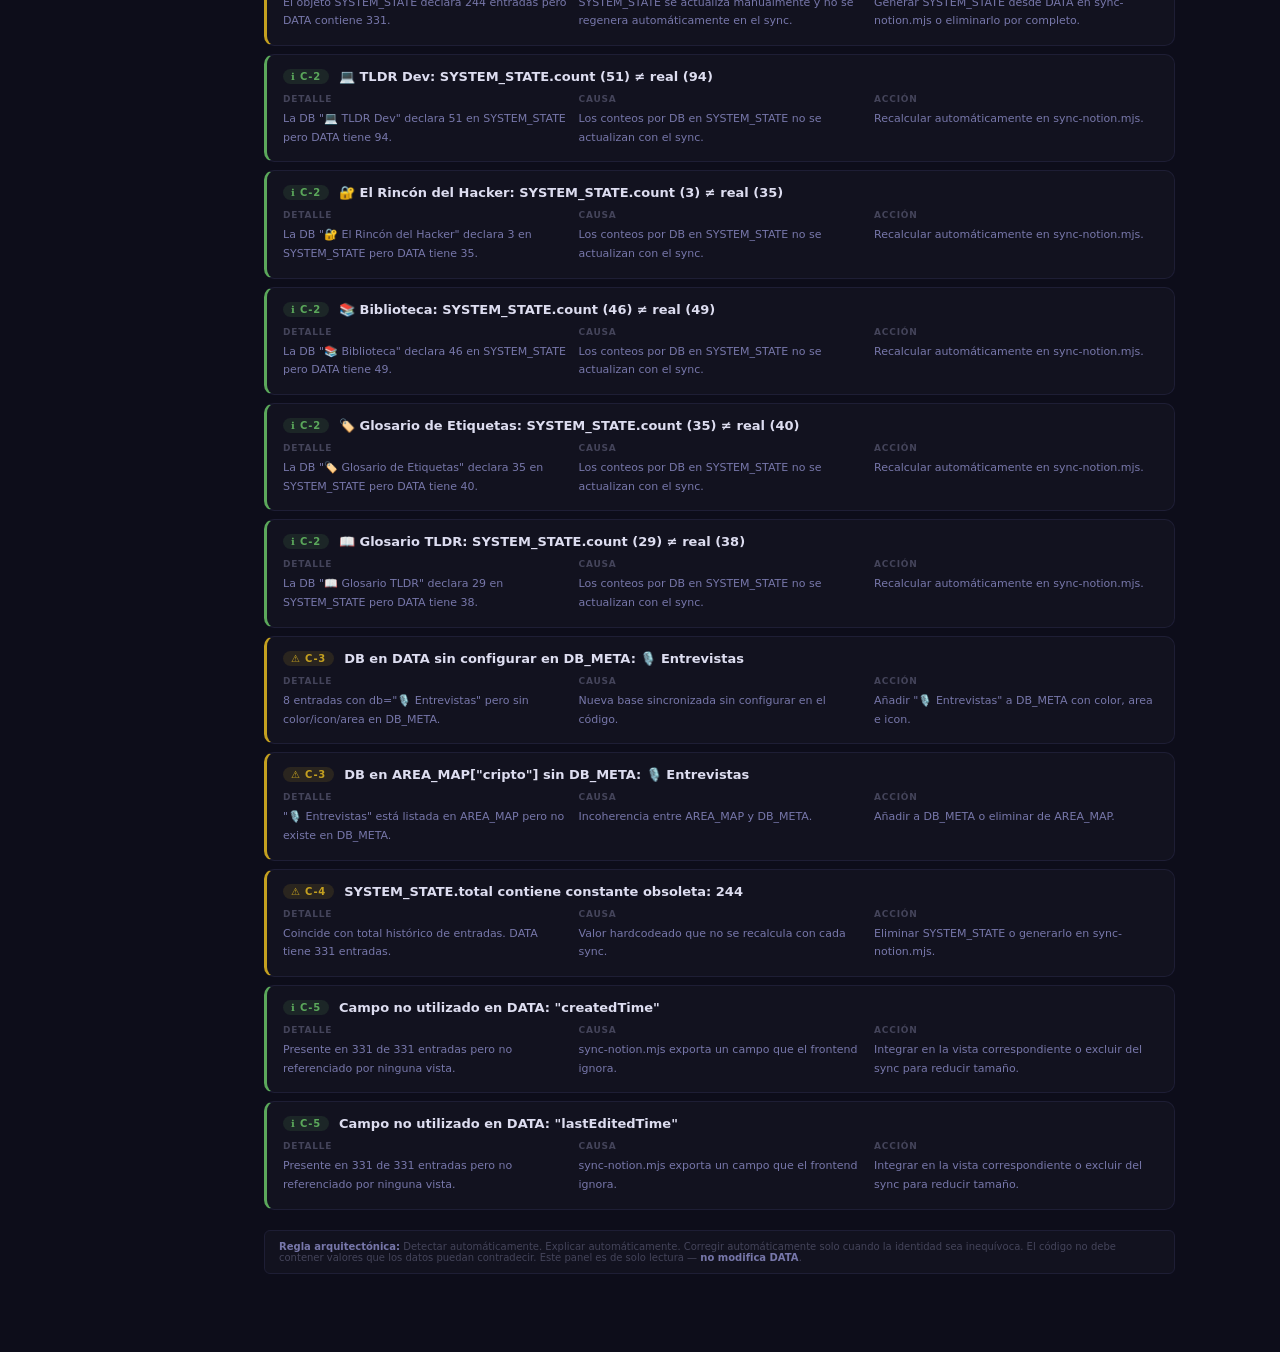
==== commit c6f048b7: "refactor: extract state and navigation to js/state.js (step 4) Move state object, derived data compu" ====
--- a/index.html
+++ b/index.html
@@ -594,161 +594,8 @@
 
 </script>
 <script src="js/data.js"></script>
+<script src="js/state.js"></script>
 <script>
-
-/* ═══════════════════════════════════════════════════════════════
-   STATE
-═══════════════════════════════════════════════════════════════ */
-let state = {
-  view: 'home',
-  activeArea: null,
-  activeDB: 'all',
-  activeTag: null,
-  activeSeries: null,
-  query: '',
-  selectedEntry: null,
-  selectedInv: null,
-  pendingProposal: null,
-};
-
-/* ═══════════════════════════════════════════════════════════════
-   DERIVED DATA
-═══════════════════════════════════════════════════════════════ */
-let DB_LIST = [];
-let dbCounts = {};
-let maxCount = 0;
-let ciberCount = 0;
-let techCount = 0;
-let criptoCount = 0;
-
-function recomputeDerivedData() {
-  DB_LIST = [...new Set(DATA.map(d => d.db))];
-  dbCounts = {};
-  DB_LIST.forEach(db => dbCounts[db] = DATA.filter(d => d.db === db).length);
-  maxCount = Math.max(1, ...Object.values(dbCounts));
-  ciberCount = DATA.filter(d => AREA_MAP.ciber.includes(d.db)).length;
-  techCount = DATA.filter(d => AREA_MAP.tech.includes(d.db)).length;
-  criptoCount = DATA.filter(d => AREA_MAP.cripto.includes(d.db)).length;
-}
-
-recomputeDerivedData();
-
-/* ═══════════════════════════════════════════════════════════════
-   INIT STATIC COUNTS
-═══════════════════════════════════════════════════════════════ */
-function initCounts() {
-  const total      = DATA.length;
-  const artCount   = DATA.filter(d => d.db === '✍️ Artículos propios').length;
-  const glosCount  = DATA.filter(d => d.db === '🏷️ Glosario de Etiquetas' || d.db === '📖 Glosario TLDR').length;
-  const invActive  = INVESTIGATIONS.filter(i => i.status === 'active' || i.status === 'draft').length;
-
-  document.getElementById('h-total').textContent    = total;
-  document.getElementById('exp-total').textContent  = total;
-  document.getElementById('nc-total').textContent   = total;
-  document.getElementById('nc-ciber').textContent   = ciberCount;
-  document.getElementById('nc-tech').textContent    = techCount;
-  document.getElementById('nc-cripto').textContent  = criptoCount;
-  document.getElementById('a-ciber').textContent    = ciberCount + ' entradas';
-  document.getElementById('a-tech').textContent     = techCount  + ' entradas';
-  document.getElementById('a-cripto').textContent   = criptoCount + ' entradas';
-  document.getElementById('nc-inv').textContent     = invActive || INVESTIGATIONS.length;
-
-  // Badge de integridad — ejecutar auditoría en boot para mostrar estado en sidebar
-  const _bootAudit = runIntegrityAudit();
-  const _intBadgeEl = document.getElementById('nc-integrity');
-  if (_intBadgeEl) {
-    if (_bootAudit.status === 'HEALTHY') {
-      _intBadgeEl.textContent = '✅';
-      _intBadgeEl.style.color = '#5ba85b';
-    } else if (_bootAudit.status === 'WARNING') {
-      _intBadgeEl.textContent = '⚠️ ' + _bootAudit._counts.warning;
-    } else {
-      _intBadgeEl.textContent = '🔴 ' + _bootAudit._counts.critical;
-    }
-  }
-
-  // Stats dinámicos
-  const statArtEl   = document.getElementById('h-art');
-  const statGlosEl  = document.getElementById('h-glos');
-  const expArtEl    = document.getElementById('exp-art');
-  const expGlosEl   = document.getElementById('exp-glos');
-  if (statArtEl)  statArtEl.textContent  = artCount;
-  if (statGlosEl) statGlosEl.textContent = glosCount;
-  if (expArtEl)   expArtEl.textContent   = artCount;
-  if (expGlosEl)  expGlosEl.textContent  = glosCount;
-}
-
-/* ═══════════════════════════════════════════════════════════════
-   VIEW SWITCHING
-═══════════════════════════════════════════════════════════════ */
-function switchView(v) {
-  state.view = v;
-
-  document.querySelectorAll('.view').forEach(el => el.classList.remove('active'));
-  document.getElementById('view-' + v).classList.add('active');
-
-  document.querySelectorAll('.vtbtn').forEach(b => b.classList.remove('active'));
-  const vtEl = document.getElementById('vt-' + v);
-  if (vtEl) vtEl.classList.add('active');
-
-  document.querySelectorAll('.nav-item[id]').forEach(b => b.classList.remove('active'));
-  const navEl = document.getElementById('nav-' + v);
-  if (navEl) navEl.classList.add('active');
-
-  const titles = {
-    home: 'Inicio',
-    explore: 'Explorar',
-    intelligence: 'Intelligence',
-    investigations: 'Investigaciones',
-    integrity: 'System Integrity'
-  };
-  const subs = {
-    home: 'Todo tu conocimiento. Conectado.',
-    explore: 'Índice maestro · ' + DATA.length + ' entradas',
-    intelligence: 'Análisis automático de señales y oportunidades',
-    investigations: 'Procesos activos de comprensión',
-    integrity: 'Auditoría de integridad de identidades · solo lectura'
-  };
-  document.getElementById('topbar-title').textContent = titles[v] || v;
-  document.getElementById('topbar-sub').textContent   = subs[v]   || '';
-  document.getElementById('home-btn').style.display = v === 'home' ? 'none' : 'flex';
-
-  if (v === 'explore')       renderTable();
-  if (v === 'intelligence')  renderIntelligence();
-  if (v === 'investigations') renderInvestigations();
-  if (v === 'integrity')     renderIntegrity();
-}
-
-function clearSearch() {
-  state.query = '';
-  const searchEl = document.getElementById('search');
-  if (searchEl) searchEl.value = '';
-}
-
-// Navegación desde fuera del Explore (sidebar, home cards, pilares)
-// → limpia búsqueda activa para no confundir
-function goExploreArea(area) {
-  if (state.view !== 'explore') clearSearch();
-  state.activeArea = area;
-  state.activeDB   = 'all';
-  state.activeTag  = null;
-  state.activeSeries = null;
-  switchView('explore');
-  buildChips();
-  renderTable();
-}
-
-function goExploreDB(db) {
-  if (state.view !== 'explore') clearSearch();
-  state.activeDB   = db || 'all';
-  state.activeArea = null;
-  state.activeTag  = null;
-  state.activeSeries = null;
-  switchView('explore');
-  buildChips();
-  renderTable();
-}
-
 /* ═══════════════════════════════════════════════════════════════
    HOME — DB MINI GRID
 ═══════════════════════════════════════════════════════════════ */
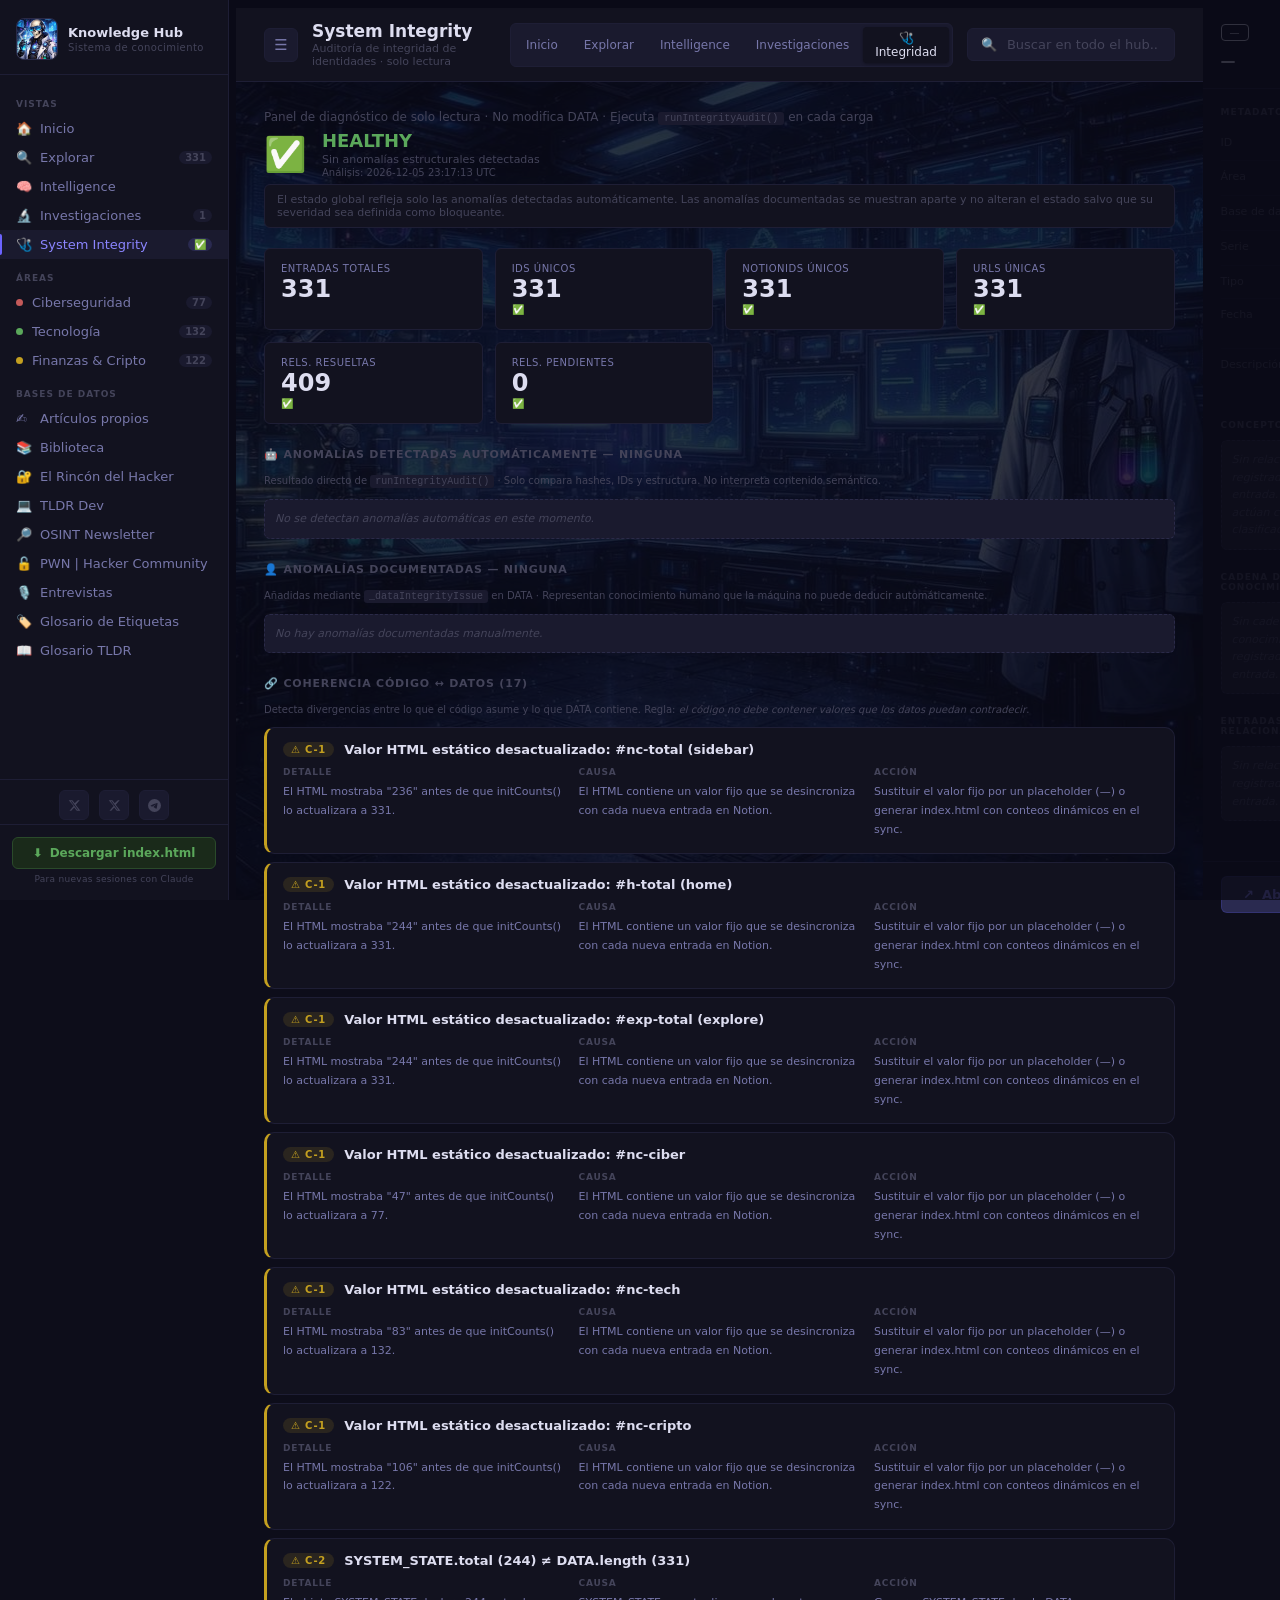
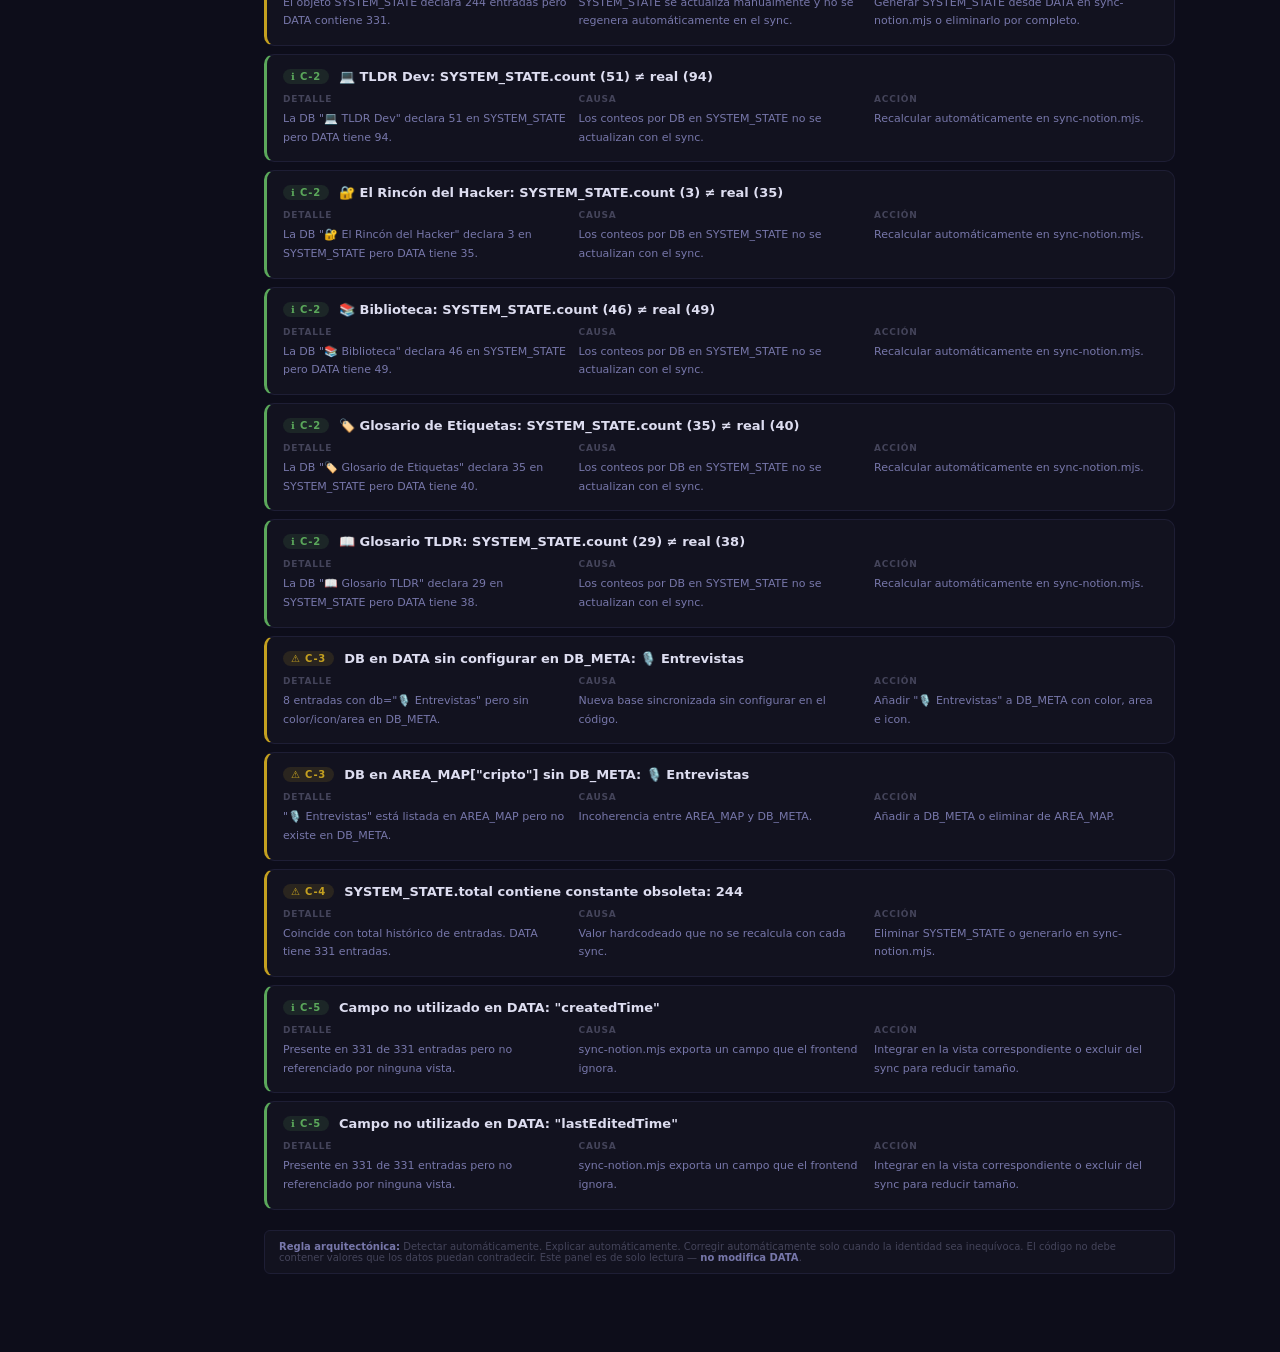
==== commit cc58c6cc: "refactor: extract all views and boot to modular JS files (steps 5-8) Split remaining inline JS into " ====
--- a/index.html
+++ b/index.html
@@ -595,1918 +595,13 @@
 </script>
 <script src="js/data.js"></script>
 <script src="js/state.js"></script>
-<script>
-/* ═══════════════════════════════════════════════════════════════
-   HOME — DB MINI GRID
-═══════════════════════════════════════════════════════════════ */
-function buildHomeDBGrid() {
-  const el = document.getElementById('home-db-grid');
-  el.innerHTML = '';
-  DB_LIST.forEach(db => {
-    const meta = DB_META[db] || { color:'#888', icon:'📄' };
-    const cnt  = dbCounts[db];
-    const pct  = Math.round(cnt / maxCount * 100);
-    const card = document.createElement('div');
-    card.className = 'db-mini';
-    card.innerHTML = `
-      <div class="db-mini-icon">${meta.icon}</div>
-      <div class="db-mini-name">${escapeHTML(db.replace(/^\S+\s/, ''))}</div>
-      <div class="db-mini-count">${cnt} entradas</div>
-      <div class="db-mini-bar" style="background:${meta.color};width:${pct}%"></div>`;
-    card.addEventListener('click', () => goExploreDB(db));
-    el.appendChild(card);
-  });
-}
-
-/* ═══════════════════════════════════════════════════════════════
-   HOME — RECENT TABLE (últimas 12 entradas)
-═══════════════════════════════════════════════════════════════ */
-function buildHomeRecent() {
-  const tbody  = document.getElementById('home-tbody');
-  const start  = Math.max(0, DATA.length - 12);
-  const recent = DATA.slice(start).map(function(e, i) { return { entry: e, dataIndex: start + i }; }).reverse();
-  tbody.innerHTML = recent.map(function(p) { return rowHTML(p.entry, p.dataIndex); }).join('');
-}
-
-/* ═══════════════════════════════════════════════════════════════
-   EXPLORE — CHIPS
-═══════════════════════════════════════════════════════════════ */
-function buildChips() {
-  // Area chips
-  const areaEl = document.getElementById('area-chips');
-  areaEl.innerHTML = '';
-  const allArea = chip('Todo', state.activeArea === null && state.activeDB === 'all', () => {
-    state.activeArea = null; state.activeDB = 'all'; state.activeTag = null; state.activeSeries = null; buildChips(); renderTable();
-  });
-  areaEl.appendChild(allArea);
-  Object.entries(AREA_META).forEach(([key, meta]) => {
-    const c = chip(meta.icon + ' ' + meta.label, state.activeArea === key, () => {
-      state.activeArea = key; state.activeDB = 'all'; state.activeTag = null; state.activeSeries = null; buildChips(); renderTable();
-    }, state.activeArea === key ? meta.color : null);
-    areaEl.appendChild(c);
-  });
-
-  // DB chips
-  const dbEl = document.getElementById('db-chips');
-  dbEl.innerHTML = '';
-  const allDB = chip('Todas', state.activeDB === 'all', () => {
-    state.activeDB = 'all'; state.activeTag = null; state.activeSeries = null; buildChips(); renderTable();
-  });
-  dbEl.appendChild(allDB);
-
-  const visibleDBs = state.activeArea
-    ? DB_LIST.filter(db => AREA_MAP[state.activeArea]?.includes(db))
-    : DB_LIST;
-
-  visibleDBs.forEach(db => {
-    const meta = DB_META[db] || { color: '#888' };
-    const c = chip(db, state.activeDB === db, () => {
-      state.activeDB = db; state.activeArea = null; state.activeTag = null; state.activeSeries = null; buildChips(); renderTable();
-    }, state.activeDB === db ? meta.color : null);
-    dbEl.appendChild(c);
-  });
-}
-
-function chip(label, isActive, onClick, color = null) {
-  const btn = document.createElement('button');
-  btn.className = 'fchip' + (isActive ? ' active' : '');
-  btn.textContent = label;
-  if (isActive && color) {
-    btn.style.borderColor = color + '77';
-    btn.style.color = color;
-  }
-  btn.addEventListener('click', onClick);
-  return btn;
-}
-
-/* ═══════════════════════════════════════════════════════════════
-   EXPLORE — TABLE
-═══════════════════════════════════════════════════════════════ */
-function matchQuery(e, q) {
-  if (!q) return true;
-  // Campos estructurados — búsqueda siempre, sin mínimo de longitud
-  if (String(e.id || '').toLowerCase().includes(q))    return true;
-  if (String(e.title || '').toLowerCase().includes(q)) return true;
-  if ((e.serie  || '').toLowerCase().includes(q)) return true;
-  if ((e.db     || '').toLowerCase().includes(q)) return true;
-  if ((e.cve    || '').toLowerCase().includes(q)) return true;
-  if (e.etiquetas && e.etiquetas.some(t => t.toLowerCase().includes(q))) return true;
-  // Campos de texto libre — solo si la query tiene 3+ caracteres
-  if (q.length >= 3) {
-    if ((e.desc   || '').toLowerCase().includes(q)) return true;
-    if ((e.tipo   || '').toLowerCase().includes(q)) return true;
-    if ((e.fuente || '').toLowerCase().includes(q)) return true;
-  }
-  return false;
-}
-
-function filtered() {
-  const q = state.query.toLowerCase();
-  const activeTag = (state.activeTag || '').trim().toLowerCase();
-  const activeSeries = (state.activeSeries || '').trim().toLowerCase();
-  const pairs = [];
-  DATA.forEach(function(e, i) {
-    const matchQ = matchQuery(e, q);
-    const matchTag = !activeTag || (e.etiquetas || []).some(function(t) {
-      return String(t).trim().toLowerCase() === activeTag;
-    });
-    const matchSeries = !activeSeries || String(e.serie || '').trim().toLowerCase() === activeSeries;
-    const matchDB   = state.activeDB === 'all' || e.db === state.activeDB;
-    const matchArea = !state.activeArea || AREA_MAP[state.activeArea]?.includes(e.db);
-    if (matchQ && matchTag && matchSeries && matchDB && matchArea) pairs.push({ entry: e, dataIndex: i });
-  });
-  return pairs;
-}
-
-// Filtra por etiqueta exacta — no realiza búsqueda textual global
-function filterByTag(tag) {
-  state.activeArea = null;
-  state.activeDB   = 'all';
-  state.activeTag  = tag;
-  state.activeSeries = null;
-  state.query      = '';
-  const searchEl   = document.getElementById('search');
-  if (searchEl) searchEl.value = '';
-  switchView('explore');
-  buildChips();
-  renderTable();
-}
-
-// Índice global para lookup por data-idx
-function rowHTML(e, idx) {
-  const meta = DB_META[e.db] || { color:'#888', icon:'📄' };
-  const col  = meta.color;
-  return `<tr class="data-row" data-idx="${idx}">
-    <td><code class="id-badge" style="border-color:${col}55;color:${col}">${escapeHTML(e.id)}</code></td>
-    <td>
-      <span class="row-title">${escapeHTML(e.title)}</span>
-      ${e.serie ? `<span class="row-serie">${escapeHTML(e.serie)}</span>` : ''}
-    </td>
-    <td><span class="db-pill" style="border-color:${col}44;color:${col}">${meta.icon} ${escapeHTML(e.db.replace(/^\S+\s/,''))}</span></td>
-  </tr>`;
-}
-
-function renderTable() {
-  const pairs = filtered();
-  const total = DATA.length;
-  document.getElementById('result-count').textContent = pairs.length + ' de ' + total + ' entradas';
-  document.getElementById('table-foot-count').textContent = pairs.length + ' resultados';
-
-  const tbody = document.getElementById('tbody');
-  if (!pairs.length) {
-    tbody.innerHTML = `<tr><td colspan="3" class="empty-row">Sin resultados para esta búsqueda</td></tr>`;
-    return;
-  }
-  tbody.innerHTML = pairs.map(function(p) { return rowHTML(p.entry, p.dataIndex); }).join('');
-}
-
-/* ═══════════════════════════════════════════════════════════════
-   CHARTS
-═══════════════════════════════════════════════════════════════ */
-function buildDonut() {
-  const svg    = document.getElementById('donut-svg');
-  const legend = document.getElementById('donut-legend');
-  const total  = DATA.length;
-  const cx = 18, cy = 18, r = 14, stroke = 5;
-  let offset = 0;
-  svg.innerHTML = '';
-  legend.innerHTML = '';
-  DB_LIST.forEach(db => {
-    const meta = DB_META[db] || { color:'#888' };
-    const cnt  = dbCounts[db];
-    const pct  = cnt / total;
-    const dash = pct * 2 * Math.PI * r;
-    const gap  = (1 - pct) * 2 * Math.PI * r;
-    const c = document.createElementNS('http://www.w3.org/2000/svg','circle');
-    c.setAttribute('cx', cx); c.setAttribute('cy', cy); c.setAttribute('r', r);
-    c.setAttribute('fill','none'); c.setAttribute('stroke', meta.color);
-    c.setAttribute('stroke-width', stroke);
-    c.setAttribute('stroke-dasharray', `${dash} ${gap}`);
-    c.setAttribute('stroke-dashoffset', -offset * 2 * Math.PI * r);
-    c.setAttribute('transform', `rotate(-90 ${cx} ${cy})`);
-    svg.appendChild(c);
-    offset += pct;
-
-    const li = document.createElement('div');
-    li.className = 'legend-item';
-    li.innerHTML = `<div class="legend-dot" style="background:${meta.color}"></div>
-      <div class="legend-label">${escapeHTML(db.split(' ').slice(1,3).join(' '))}</div>
-      <div class="legend-val">${cnt}</div>`;
-    li.addEventListener('click', () => goExploreDB(db));
-    legend.appendChild(li);
-  });
-}
-
-function buildDist() {
-  const el     = document.getElementById('dist-bars');
-  const sorted = [...DB_LIST].sort((a,b) => dbCounts[b] - dbCounts[a]);
-  el.innerHTML = '';
-  sorted.forEach(db => {
-    const meta = DB_META[db] || { color:'#888' };
-    const cnt  = dbCounts[db];
-    const pct  = Math.round(cnt / maxCount * 100);
-    const div  = document.createElement('div');
-    div.className = 'dist-item';
-    div.innerHTML = `
-      <div class="dist-label">${escapeHTML(db)}</div>
-      <div class="dist-bar-wrap"><div class="dist-bar" style="background:${meta.color};width:${pct}%"></div></div>
-      <div class="dist-val">${cnt}</div>`;
-    el.appendChild(div);
-  });
-}
-
-/* ═══════════════════════════════════════════════════════════════
-   DETAIL PANEL
-═══════════════════════════════════════════════════════════════ */
-function openDetailByIdx(idx) {
-  const entry = DATA[idx];
-  if (!entry) return;
-  state.selectedEntry = entry;
-
-  const meta     = DB_META[entry.db] || { color:'#888', icon:'📄', areaLabel:'—' };
-  const col      = meta.color;
-  const areaKey  = meta.area;
-  const areaMeta = AREA_META[areaKey] || {};
-
-  const pill = document.getElementById('dp-db-pill');
-  pill.textContent = meta.icon + ' ' + entry.db.replace(/^\S+\s/,'');
-  pill.style.borderColor = col + '55';
-  pill.style.color = col;
-
-  document.getElementById('dp-title').textContent = entry.title;
-  document.getElementById('dp-id').textContent    = entry.id;
-  document.getElementById('dp-db').textContent    = entry.db;
-  document.getElementById('dp-serie').innerHTML   = entry.serie
-    ? `<span style="color:var(--text)">${escapeHTML(entry.serie)}</span>`
-    : '<span class="df-empty">No disponible</span>';
-
-  const areaEl = document.getElementById('dp-area');
-  areaEl.innerHTML = areaMeta.label
-    ? `<span class="area-badge" style="border-color:${areaMeta.color}55;color:${areaMeta.color}">${areaMeta.icon} ${escapeHTML(areaMeta.label)}</span>`
-    : '<span class="df-empty">—</span>';
-
-  // Fecha
-  document.getElementById('dp-fecha').innerHTML = entry.fecha
-    ? '<span style="color:var(--text);font-weight:500">' + escapeHTML(entry.fecha) + '</span>'
-    : '<span class="df-empty">No disponible</span>';
-  // Tipo
-  const dpTipo = document.getElementById('dp-tipo');
-  if (dpTipo) dpTipo.innerHTML = entry.tipo ? '<span style="color:var(--text)">' + escapeHTML(entry.tipo) + '</span>' : '<span class="df-empty">—</span>';
-  // Lectura — mostrar campo solo si existe
-  const dpLectField = document.getElementById('dp-field-lectura');
-  const dpLect = document.getElementById('dp-lectura');
-  if (dpLect && dpLectField) {
-    if (entry.lectura) {
-      const isNum = !isNaN(entry.lectura);
-      dpLect.innerHTML = '<span style="color:var(--text)">' + escapeHTML(entry.lectura) + (isNum ? ' min' : '') + '</span>';
-      dpLectField.style.display = 'flex';
-    } else {
-      dpLectField.style.display = 'none';
-    }
-  }
-  // Gravedad — mostrar campo solo si existe
-  const dpGravField = document.getElementById('dp-field-gravedad');
-  const dpGrav = document.getElementById('dp-gravedad');
-  if (dpGrav && dpGravField) {
-    if (entry.gravedad) {
-      dpGrav.innerHTML = '<span style="color:var(--text)">' + escapeHTML(entry.gravedad) + '</span>';
-      dpGravField.style.display = 'flex';
-    } else {
-      dpGravField.style.display = 'none';
-    }
-  }
-  // Fuente — mostrar campo solo si existe
-  const dpFuenteField = document.getElementById('dp-field-fuente');
-  const dpFuente = document.getElementById('dp-fuente');
-  if (dpFuente && dpFuenteField) {
-    if (entry.urlFuente || entry.fuente) {
-      dpFuenteField.style.display = 'flex';
-      if (entry.urlFuente) {
-        dpFuente.innerHTML = '<a href="' + safeURL(entry.urlFuente) + '" target="_blank" rel="noopener" style="color:var(--accent2)">' + escapeHTML(entry.fuente || 'Ver fuente') + ' ↗</a>';
-      } else {
-        dpFuente.innerHTML = '<span style="color:var(--text2)">' + escapeHTML(entry.fuente) + '</span>';
-      }
-    } else {
-      dpFuenteField.style.display = 'none';
-    }
-  }
-  // Etiquetas navegables
-  const dpTagsSection = document.getElementById('dp-section-tags');
-  const dpTags = document.getElementById('dp-tags');
-  if (dpTags && dpTagsSection) {
-    if (entry.etiquetas && entry.etiquetas.length) {
-      dpTagsSection.style.display = 'block';
-      dpTags.innerHTML = entry.etiquetas.map(function(t) {
-        return '<span class="dp-tag-chip" data-action="filter-tag" data-tag="' + escapeHTML(t) + '" title="Filtrar por &#39;' + escapeHTML(t) + '&#39;">🏷️ ' + escapeHTML(t) + '</span>';
-      }).join('');
-    } else {
-      dpTagsSection.style.display = 'none';
-    }
-  }
-  // Conceptos y entidades — buscar relaciones explícitas si existen
-  const dpCE = document.getElementById('dp-concepts-entities');
-  if (dpCE) {
-    const entryRelations = RELATIONS.filter(function(r) { return r.source === entry.id; });
-    if (entryRelations.length) {
-      dpCE.innerHTML = entryRelations.map(function(r) {
-        const con = CONCEPTS.find(function(c) { return c.id === r.target; });
-        const ent = ENTITIES.find(function(e) { return e.id === r.target; });
-        const obj = con || ent;
-        if (!obj) return '';
-        const icon = con ? '🧠' : '🏢';
-        return '<div class="gen-node">' +
-          '<span class="rel-badge ' + escapeHTML(r.type) + '">' + escapeHTML(r.type) + '</span>' +
-          '<span style="margin-right:4px">' + icon + '</span>' +
-          '<span style="color:var(--text3);font-size:10px;margin-right:4px">' + escapeHTML(r.target) + '</span>' +
-          '<span style="color:var(--text2)">' + escapeHTML(obj.name) + '</span></div>';
-      }).filter(Boolean).join('<div style="height:4px"></div>') ||
-      '<div class="gen-empty">Sin relaciones explícitas registradas para esta entrada. Las etiquetas actúan como señal de clasificación.</div>';
-    } else {
-      dpCE.innerHTML = '<div class="gen-empty">Sin relaciones explícitas registradas para esta entrada. Las etiquetas actúan como señal de clasificación.</div>';
-    }
-  }
-  // Descripción
-  document.getElementById('dp-desc').innerHTML = entry.desc
-    ? '<span style="color:var(--text2);line-height:1.7;font-size:12px">' + escapeHTML(entry.desc) + '</span>'
-    : '<span class="df-empty">No disponible</span>';
-  // Cadena de conocimiento — anterior/siguiente (Biblioteca) + entrevistas de origen
-  const dpGen = document.getElementById('dp-genealogy');
-  if (dpGen) {
-    let genNodes = [];
-    // Anterior en la cadena
-    if (entry.anterior && entry.anterior.length) {
-      entry.anterior.forEach(function(rid) {
-        const found = DATA.find(function(d){ return d.url && d.url.includes(rid); });
-        if (!found) return;
-        genNodes.push('<div class="gen-node" data-action="open-detail" data-idx="' + DATA.findIndex(function(d){ return d === found; }) + '" style="cursor:pointer">' +
-          '<span style="font-size:13px;margin-right:6px">⬅️</span>' +
-          '<span style="color:var(--text3);font-size:10px;margin-right:6px">ANTERIOR</span>' +
-          '<span style="color:var(--accent2);font-weight:600;margin-right:6px">' + escapeHTML(found.id) + '</span>' +
-          '<span style="color:var(--text2)">' + truncEsc(found.title, 45) + '</span></div>');
-      });
-    }
-    // Entrevistas de origen
-    if (entry.entrevistas && entry.entrevistas.length) {
-      entry.entrevistas.forEach(function(eid) {
-        const rid = eid.replace(/-/g,'');
-        const found = DATA.find(function(d){ return d.url && d.url.includes(rid); });
-        if (!found) return;
-        genNodes.push('<div class="gen-node" data-action="open-detail" data-idx="' + DATA.findIndex(function(d){ return d === found; }) + '" style="cursor:pointer">' +
-          '<span style="font-size:13px;margin-right:6px">🎙️</span>' +
-          '<span style="color:var(--text3);font-size:10px;margin-right:6px">ENTREVISTA</span>' +
-          '<span style="color:var(--accent2);font-weight:600;margin-right:6px">' + escapeHTML(found.id) + '</span>' +
-          '<span style="color:var(--text2)">' + truncEsc(found.title, 45) + '</span></div>');
-      });
-    }
-    // Siguiente en la cadena
-    if (entry.siguiente && entry.siguiente.length) {
-      entry.siguiente.forEach(function(rid) {
-        const found = DATA.find(function(d){ return d.url && d.url.includes(rid); });
-        if (!found) return;
-        genNodes.push('<div class="gen-node" data-action="open-detail" data-idx="' + DATA.findIndex(function(d){ return d === found; }) + '" style="cursor:pointer">' +
-          '<span style="font-size:13px;margin-right:6px">➡️</span>' +
-          '<span style="color:var(--text3);font-size:10px;margin-right:6px">SIGUIENTE</span>' +
-          '<span style="color:var(--accent2);font-weight:600;margin-right:6px">' + escapeHTML(found.id) + '</span>' +
-          '<span style="color:var(--text2)">' + truncEsc(found.title, 45) + '</span></div>');
-      });
-    }
-    if (genNodes.length) {
-      dpGen.innerHTML = genNodes.join('<div style="height:4px"></div>');
-    } else {
-      dpGen.innerHTML = '<div class="gen-empty">Sin cadena de conocimiento registrada para esta entrada.</div>';
-    }
-  }
-
-  // Entradas relacionadas + glosario vinculado
-  const dpRel = document.getElementById('dp-related');
-  if (dpRel) {
-    const relIds = [].concat(entry.relacionadas || [], entry.glosario || []);
-    if (relIds.length) {
-      const nodes = relIds.map(function(rid) {
-        const cleanId = rid.replace(/-/g,'');
-        const found = DATA.find(function(d){ return d.url && d.url.includes(cleanId); });
-        if (!found) return '';
-        const fi = DATA.findIndex(function(d){ return d.url && d.url.includes(cleanId); });
-        const icon = found.db.includes('Glosario') ? '🏷️' : (found.db.includes('Artículos') ? '✍️' : '🔗');
-        return '<div class="gen-node" data-action="open-detail" data-idx="' + fi + '" style="cursor:pointer">' +
-          '<span style="font-size:13px;margin-right:6px">' + icon + '</span>' +
-          '<span style="color:var(--accent2);font-weight:600;margin-right:6px">' + escapeHTML(found.id) + '</span>' +
-          '<span style="color:var(--text2)">' + truncEsc(found.title, 48) + '</span>' +
-          '</div>';
-      }).filter(Boolean);
-      dpRel.innerHTML = nodes.length
-        ? nodes.join('<div style="height:4px"></div>')
-        : '<div class="gen-empty">Sin entradas relacionadas indexadas todavía.</div>';
-    } else {
-      dpRel.innerHTML = '<div class="gen-empty">Sin relaciones registradas para esta entrada.</div>';
-    }
-  }
-  document.getElementById('dp-notion-link').href = safeURL(entry.url);
-
-  document.querySelectorAll('tr.data-row').forEach(r => r.classList.remove('selected'));
-  document.querySelectorAll(`tr.data-row[data-idx="${idx}"]`).forEach(r => r.classList.add('selected'));
-
-  document.getElementById('detail-panel').classList.add('open');
-  document.getElementById('detail-overlay').classList.add('active');
-  document.getElementById('main').classList.add('detail-open');
-}
-
-function closeDetail() {
-  document.getElementById('detail-panel').classList.remove('open');
-  document.getElementById('detail-overlay').classList.remove('active');
-  document.getElementById('main').classList.remove('detail-open');
-  document.querySelectorAll('tr.data-row').forEach(r => r.classList.remove('selected'));
-  state.selectedEntry = null;
-}
-
-document.getElementById('detail-overlay').addEventListener('click', closeDetail);
-
-// Event delegation — solo dentro de los tbody de las tablas
-['tbody', 'home-tbody'].forEach(function(tbodyId) {
-  const el = document.getElementById(tbodyId);
-  if (!el) return;
-  el.addEventListener('click', function(e) {
-    const row = e.target.closest('tr.data-row');
-    if (row && row.dataset.idx !== undefined) {
-      openDetailByIdx(parseInt(row.dataset.idx, 10));
-    }
-  });
-});
-
-document.addEventListener('keydown', e => {
-  if (e.key === 'Escape') closeDetail();
-});
-
-// Global event delegation — replaces all inline onclick handlers
-document.addEventListener('click', function(e) {
-  var el = e.target.closest('[data-action]');
-  if (!el) return;
-
-  var action = el.dataset.action;
-
-  switch (action) {
-    case 'switch-view':
-      switchView(el.dataset.view);
-      break;
-    case 'explore-area':
-      goExploreArea(el.dataset.area);
-      break;
-    case 'explore-db':
-      goExploreDB(el.dataset.db);
-      break;
-    case 'close-detail':
-      closeDetail();
-      break;
-    case 'open-detail':
-      openDetailByIdx(parseInt(el.dataset.idx, 10));
-      break;
-    case 'filter-tag':
-      filterByTag(el.dataset.tag);
-      break;
-    case 'toggle-opp-entries':
-      toggleOppEntries(el.dataset.oppId, JSON.parse(el.dataset.indices), el.dataset.tag, el.dataset.rule);
-      break;
-    case 'suggest-investigation':
-      e.stopPropagation();
-      suggestInvestigation(el.dataset.tag, el.dataset.oppId);
-      break;
-    case 'new-investigation':
-      openNewInvestigationForm();
-      break;
-    case 'select-inv':
-      selectInv(el.dataset.invId);
-      break;
-    case 'transition-inv':
-      transitionInv(el.dataset.invId, el.dataset.nextState);
-      break;
-    case 'close-proposal-form':
-      closeProposalForm();
-      break;
-    case 'save-proposal':
-      saveProposalAsInvestigation();
-      break;
-  }
-});
-
-/* ═══════════════════════════════════════════════════════════════
-   SEARCH
-═══════════════════════════════════════════════════════════════ */
-document.getElementById('search').addEventListener('input', e => {
-  state.query = e.target.value;
-  state.activeTag = null;
-  state.activeSeries = null;
-  if (state.query && state.view === 'home') {
-    switchView('explore');
-    buildChips();
-  }
-  if (state.view === 'explore') renderTable();
-});
-
-/* ═══════════════════════════════════════════════════════════════
-   TAG CLASSIFIER — A1
-   Clasifica etiquetas para filtrar el análisis de Intelligence.
-   NO modifica DATA. Solo se usa en el motor de Intelligence.
-
-   Tipos:
-     level    — nivel o dificultad (excluir de oportunidades y candidatos)
-     metadata — nombre de módulo/serie/curso (excluir de candidatos)
-     unknown  — ambigua; excluir de candidatos a concepto,
-                mantener en análisis de oportunidades
-     thematic — temática/conceptual (incluir en todo el análisis)
-
-   Las etiquetas no listadas explícitamente se tratan como "thematic".
-   La lista es CONSERVADORA: solo certezas, no inferencias.
-═══════════════════════════════════════════════════════════════ */
-
-const TAG_CLASSIFIER = {
-  // ── Nivel / dificultad ────────────────────────────────────────
-  level: new Set([
-    'Fundamental', 'Avanzado', 'Intermedio', 'Básico',
-  ]),
-
-  // ── Metadato administrativo: nombre de módulo, serie o curso ─
-  metadata: new Set([
-    'AB-I · Fundamentos Criptográficos',
-    'AB-II · Arquitectura de Seguridad',
-    'AB-III · Smart Contracts y DeFi',
-    'Cripto Operativa',
-    'Estrategias Avanzadas',
-    'Niveles del Inversor',
-  ]),
-
-  // ── Ambiguas: tipo de contenido sin tema propio ──────────────
-  // Se mantienen en análisis de oportunidades pero se excluyen
-  // de candidatos a concepto y señales de transversalidad.
-  unknown: new Set([
-    'Fundamentos',   // puede ser tema o nivel según contexto
-    'Concepto',      // tipo de entrada, no concepto en sí
-    'Herramienta',   // tipo de entrada
-    'Herramientas',  // duplicado con plural
-    'Recursos',      // colección, no tema
-    'Metodología',   // puede ser tema o tipo según contexto
-    'Plataforma',    // tipo genérico
-  ]),
-};
-
-// Devuelve 'level' | 'metadata' | 'unknown' | 'thematic'
-function classifyTag(tag) {
-  if (TAG_CLASSIFIER.level.has(tag))    return 'level';
-  if (TAG_CLASSIFIER.metadata.has(tag)) return 'metadata';
-  if (TAG_CLASSIFIER.unknown.has(tag))  return 'unknown';
-  return 'thematic';
-}
-
-// true si la etiqueta debe incluirse en análisis de oportunidades
-function tagIsOpportunityCandidate(tag) {
-  const cls = classifyTag(tag);
-  return cls === 'thematic' || cls === 'unknown';
-}
-
-// true si la etiqueta debe incluirse en candidatos a concepto
-function tagIsConceptCandidate(tag) {
-  return classifyTag(tag) === 'thematic';
-}
-
-// true si la etiqueta debe incluirse en señales de transversalidad
-function tagIsTransversal(tag) {
-  return classifyTag(tag) === 'thematic';
-}
-
-/* ═══════════════════════════════════════════════════════════════
-   INTELLIGENCE ENGINE
-   Todo lo que calcula este módulo se basa únicamente en DATA real.
-   Ningún insight es inventado. Toda conclusión indica su origen.
-═══════════════════════════════════════════════════════════════ */
-
-// DBs de producción propia (entradas que el usuario crea)
-const PRODUCTION_DBS = ['✍️ Artículos propios'];
-// DBs de consumo (lo que el usuario captura de fuentes externas)
-const CONSUMPTION_DBS = ['💻 TLDR Dev','🔐 El Rincón del Hacker','🔎 OSINT Newsletter','🔓 PWN | Hacker Community'];
-// DBs de conocimiento sintetizado
-const KNOWLEDGE_DBS  = ['📚 Biblioteca','🏷️ Glosario de Etiquetas','📖 Glosario TLDR'];
-
-// Calcula la frecuencia de todas las etiquetas en DATA
-function computeTagFrequencies() {
-  const freq = {};
-  const byArea = {};   // tag → Set de áreas
-  const byDB   = {};   // tag → { dbName: count }
-  DATA.forEach(function(e) {
-    if (!e.etiquetas || !e.etiquetas.length) return;
-    const area = (DB_META[e.db] || {}).area || 'unknown';
-    e.etiquetas.forEach(function(t) {
-      freq[t]  = (freq[t]  || 0) + 1;
-      byArea[t] = byArea[t] || new Set();
-      byArea[t].add(area);
-      byDB[t]  = byDB[t]  || {};
-      byDB[t][e.db] = (byDB[t][e.db] || 0) + 1;
-    });
-  });
-  return { freq, byArea, byDB };
-}
-
-// Calcula cuántas entradas de producción tienen una etiqueta
-function productionCountForTag(tag, byDB) {
-  let count = 0;
-  PRODUCTION_DBS.forEach(function(db) {
-    count += (byDB[tag] && byDB[tag][db]) || 0;
-  });
-  return count;
-}
-
-// Calcula cuántas entradas de consumo tienen una etiqueta
-function consumptionCountForTag(tag, byDB) {
-  let count = 0;
-  CONSUMPTION_DBS.forEach(function(db) {
-    count += (byDB[tag] && byDB[tag][db]) || 0;
-  });
-  return count;
-}
-
-// Calcula score de conectividad de una entrada
-function connectivityScore(e) {
-  return (e.relacionadas  || []).length
-       + (e.entrevistas   || []).length
-       + (e.glosario      || []).length
-       + (e.anterior      || []).length
-       + (e.siguiente     || []).length;
-}
-
-// Calcula series con ≥4 artículos propios
-function computeSeries() {
-  const serieMap = {};
-  DATA.filter(function(e) { return PRODUCTION_DBS.includes(e.db) && e.serie; })
-    .forEach(function(e) {
-      serieMap[e.serie] = (serieMap[e.serie] || 0) + 1;
-    });
-  return Object.entries(serieMap)
-    .filter(function(p) { return p[1] >= 4; })
-    .sort(function(a,b) { return b[1] - a[1]; });
-}
-
-// Genera oportunidades usando reglas explícitas
-function computeOpportunities(freq, byArea, byDB) {
-  const opps = [];
-  const MIN_FREQ = 4; // umbral mínimo de apariciones para considerar
-
-  Object.keys(freq)
-    .filter(function(t) { return freq[t] >= MIN_FREQ && tagIsOpportunityCandidate(t); })
-    .sort(function(a,b) { return freq[b] - freq[a]; })
-    .slice(0, 15) // máximo 15 candidatos
-    .forEach(function(tag) {
-      const totalCount  = freq[tag];
-      const prodCount   = productionCountForTag(tag, byDB);
-      const consCount   = consumptionCountForTag(tag, byDB);
-      const areaCount   = byArea[tag] ? byArea[tag].size : 0;
-
-      // Índices reales de las entradas que contienen esta etiqueta
-      // Usando dataIndex directo — sin DATA.indexOf()
-      const entryIndices = [];
-      DATA.forEach(function(e, i) {
-        if (e.etiquetas && e.etiquetas.indexOf(tag) !== -1) {
-          entryIndices.push(i);
-        }
-      });
-
-      // Regla 1: consumo significativo sin producción propia
-      if (consCount >= MIN_FREQ && prodCount === 0) {
-        const confidence = totalCount >= 10 ? 'high' : (totalCount >= 6 ? 'medium' : 'low');
-        opps.push({
-          id: 'opp-r1-' + tag.replace(/\s/g,'_'),
-          tag: tag,
-          type: 'production_gap',
-          confidence: confidence,
-          rule: 'tag_frequency + production_gap',
-          totalCount: totalCount,
-          prodCount: prodCount,
-          consCount: consCount,
-          areaCount: areaCount,
-          byDB: byDB[tag] || {},
-          entryIndices: entryIndices,
-          title: 'Sin producción propia sobre "' + tag + '"',
-          interpretation: 'No se detecta producción propia etiquetada como "' + tag + '" en los datos actuales. Existe consumo significativo pero no hay artículos propios equivalentes.',
-          action: 'Considerar iniciar una investigación o artículo sobre este tema.'
-        });
-      }
-      // Regla 2: etiqueta transversal (aparece en ≥2 áreas)
-      else if (areaCount >= 2 && totalCount >= MIN_FREQ) {
-        opps.push({
-          id: 'opp-r2-' + tag.replace(/\s/g,'_'),
-          tag: tag,
-          type: 'cross_area',
-          confidence: 'medium',
-          rule: 'cross_area + tag_frequency',
-          totalCount: totalCount,
-          prodCount: prodCount,
-          consCount: consCount,
-          areaCount: areaCount,
-          byDB: byDB[tag] || {},
-          entryIndices: entryIndices,
-          title: '"' + tag + '" es transversal a ' + areaCount + ' áreas',
-          interpretation: 'Esta etiqueta aparece en ' + areaCount + ' áreas distintas de tu sistema. Puede representar una conexión de conocimiento no explorada explícitamente.',
-          action: 'Considera si este tema merece un concepto explícito o una investigación transversal.'
-        });
-      }
-    });
-
-  return opps.slice(0, 8); // máximo 8 oportunidades mostradas
-}
-// Identifica candidatos a concepto: alta frecuencia + presencia transversal
-function computeCandidates(freq, byArea) {
-  return Object.keys(freq)
-    .filter(function(t) { return freq[t] >= 3 && byArea[t] && byArea[t].size >= 2 && tagIsConceptCandidate(t); })
-    .sort(function(a,b) {
-      const score = function(t) { return freq[t] * byArea[t].size; };
-      return score(b) - score(a);
-    })
-    .slice(0, 12);
-}
-
-function renderIntelligence() {
-  const { freq, byArea, byDB } = computeTagFrequencies();
-
-  // Badge de modo
-  const badgeWrap = document.getElementById('intel-mode-badge-wrap');
-  const hasRelations = RELATIONS.length > 0;
-  const hasConceptsOrEntities = CONCEPTS.length > 0 || ENTITIES.length > 0;
-  const level = (hasRelations || hasConceptsOrEntities) ? 'B' : 'A';
-  badgeWrap.innerHTML = '<div class="intel-mode-badge level-' + level.toLowerCase() + '">' +
-    (level === 'A'
-      ? '🔍 Nivel A — Análisis de señales (etiquetas + frecuencias). Sin relaciones explícitas aún.'
-      : '🧠 Nivel B — Análisis semántico activo (conceptos, entidades, relaciones).') +
-    '</div>';
-
-  // Stat strip
-  const artCount  = DATA.filter(function(e) { return PRODUCTION_DBS.includes(e.db); }).length;
-  const consCount = DATA.filter(function(e) { return CONSUMPTION_DBS.includes(e.db); }).length;
-  const knowCount = DATA.filter(function(e) { return KNOWLEDGE_DBS.includes(e.db); }).length;
-  const tagTotal  = Object.keys(freq).length;
-  document.getElementById('intel-stat-grid').innerHTML = [
-    { l: 'Producción propia', v: artCount,  s: 'Artículos y artículos' },
-    { l: 'Fuentes capturadas', v: consCount, s: 'Newsletters y noticias' },
-    { l: 'Conocimiento sintetizado', v: knowCount, s: 'Biblioteca y glosarios' },
-    { l: 'Etiquetas únicas', v: tagTotal,  s: 'En todo el sistema' },
-  ].map(function(s) {
-    return '<div class="stat-card"><div class="stat-label">' + s.l + '</div>' +
-      '<div class="stat-value stat-accent">' + s.v + '</div>' +
-      '<div class="stat-sub">' + s.s + '</div></div>';
-  }).join('');
-
-  // Top etiquetas temáticas
-  // Excluir etiquetas de clasificación de dificultad: no son temas de conocimiento.
-  const CLASSIFICATION_TAGS = new Set(['Básico', 'Intermedio', 'Avanzado', 'Fundamental']);
-  const topTags = Object.keys(freq)
-    .filter(function(t) { return !CLASSIFICATION_TAGS.has(t); })
-    .sort(function(a,b) { return freq[b]-freq[a]; })
-    .slice(0,10);
-  const maxFreq = topTags.length ? freq[topTags[0]] : 1;
-  document.getElementById('intel-top-tags').innerHTML = topTags.map(function(t) {
-    const pct = Math.round(freq[t] / maxFreq * 100);
-    return '<div class="intel-tag-row" data-action="filter-tag" data-tag="' + escapeHTML(t) + '">' +
-      '<span class="intel-tag-name">' + escapeHTML(t) + '</span>' +
-      '<div class="intel-tag-bar-wrap"><div class="intel-tag-bar" style="width:' + pct + '%"></div></div>' +
-      '<span class="intel-tag-count">' + freq[t] + '</span></div>';
-  }).join('') || '<div style="color:var(--text3);font-size:11px">Sin etiquetas registradas</div>';
-
-  // Etiquetas transversales
-  const crossTags = Object.keys(freq)
-    .filter(function(t) { return byArea[t] && byArea[t].size >= 2 && tagIsTransversal(t); })
-    .sort(function(a,b) { return freq[b]-freq[a]; })
-    .slice(0, 8);
-  const areaColors = { ciber: 'var(--ciber)', tech: 'var(--tech)', cripto: 'var(--cripto)' };
-  document.getElementById('intel-cross-tags').innerHTML = crossTags.length
-    ? crossTags.map(function(t) {
-        const areas = [...byArea[t]];
-        const dots  = areas.map(function(a) {
-          return '<span class="cand-area-dot" style="background:' + (areaColors[a] || '#888') + '" title="' + escapeHTML(AREA_META[a] ? AREA_META[a].label : a) + '"></span>';
-        }).join('');
-        return '<div class="intel-tag-row" data-action="filter-tag" data-tag="' + escapeHTML(t) + '">' +
-          '<span class="intel-tag-name">' + escapeHTML(t) + '</span>' +
-          '<span style="display:flex;gap:3px;margin:0 6px">' + dots + '</span>' +
-          '<span class="intel-tag-count">' + freq[t] + '</span></div>';
-      }).join('')
-    : '<div style="color:var(--text3);font-size:11px">Sin etiquetas transversales detectadas</div>';
-
-  // Hubs de conocimiento (entradas más conectadas)
-  const hubs = DATA.map(function(e, i) { return { e: e, dataIndex: i, score: connectivityScore(e) }; })
-    .filter(function(x) { return x.score >= 2; })
-    .sort(function(a,b) { return b.score - a.score; })
-    .slice(0, 8);
-  document.getElementById('intel-hubs').innerHTML = hubs.length
-    ? hubs.map(function(x) {
-        const idx = x.dataIndex;
-        return '<div class="intel-hub-row" data-action="open-detail" data-idx="' + idx + '">' +
-          '<span class="intel-hub-id">' + escapeHTML(x.e.id) + '</span>' +
-          '<span class="intel-hub-title">' + truncEsc(x.e.title, 38) + '</span>' +
-          '<span class="intel-hub-score">' + x.score + ' rel</span></div>';
-      }).join('')
-    : '<div style="color:var(--text3);font-size:11px">Sin entradas con conexiones múltiples</div>';
-
-  // Oportunidades
-  const opps = computeOpportunities(freq, byArea, byDB);
-  const oppContainer = document.getElementById('intel-opportunities');
-  if (!opps.length) {
-    oppContainer.innerHTML = '<div class="gen-empty">No se detectan oportunidades claras con los datos actuales. Añade más entradas o etiquetas para activar el análisis.</div>';
-  } else {
-    oppContainer.innerHTML = opps.map(function(opp) {
-      // Distribución por DB
-      const distRows = Object.entries(opp.byDB)
-        .sort(function(a,b) { return b[1]-a[1]; })
-        .map(function(p) {
-          const dbMeta = DB_META[p[0]] || { color:'#888' };
-          const isProd = PRODUCTION_DBS.includes(p[0]);
-          return '<div class="opp-dist-row">' +
-            '<span class="opp-dist-dot" style="background:' + dbMeta.color + '"></span>' +
-            '<span class="opp-dist-label">' + escapeHTML(p[0].replace(/^\S+\s/,'')) + '</span>' +
-            '<span class="opp-dist-val' + (isProd && p[1] > 0 ? '' : '') + '">' + p[1] + '</span></div>';
-        }).join('');
-
-      // Producción explícita
-      const prodRows = PRODUCTION_DBS.map(function(db) {
-        const cnt = (opp.byDB[db] || 0);
-        return '<div class="opp-dist-row">' +
-          '<span class="opp-dist-dot" style="background:' + (DB_META[db]||{color:'#888'}).color + '"></span>' +
-          '<span class="opp-dist-label">' + escapeHTML(db.replace(/^\S+\s/,'')) + '</span>' +
-          '<span class="opp-dist-val' + (cnt === 0 ? ' zero' : '') + '">' + (cnt === 0 ? '0 ← sin producción' : cnt) + '</span></div>';
-      }).join('');
-
-      return '<div class="opp-card ' + opp.confidence + '">' +
-        '<div class="opp-header">' +
-          '<span class="opp-signal ' + opp.confidence + '">' +
-            (opp.confidence === 'high' ? '🔥 Alta' : opp.confidence === 'medium' ? '⚡ Media' : '💡 Baja') +
-          '</span>' +
-          '<span class="opp-title">' + escapeHTML(opp.title) + '</span>' +
-        '</div>' +
-        '<div class="opp-body">' +
-          '<div><div class="opp-block-label">Datos</div><div class="opp-block-content">' +
-            '<strong>' + opp.totalCount + '</strong> entradas con esta etiqueta<br>' +
-            '<strong>' + opp.areaCount + '</strong> área(s) del sistema<br>' +
-            '<strong>' + opp.prodCount + '</strong> en producción propia' +
-          '</div></div>' +
-          '<div><div class="opp-block-label">Distribución</div><div class="opp-block-content">' + distRows + '</div></div>' +
-          '<div><div class="opp-block-label">Interpretación</div><div class="opp-block-content">' + escapeHTML(opp.interpretation) +
-            '<br><br><strong>Acción sugerida:</strong> ' + escapeHTML(opp.action) +
-          '</div></div>' +
-        '</div>' +
-        '<div class="opp-footer">' +
-          '<span class="opp-evidence">regla: ' + escapeHTML(opp.rule) + ' · evidencia: tag_frequency · confianza: ' + escapeHTML(opp.confidence) + '</span>' +
-          '<div class="opp-actions">' +
-            '<button class="opp-btn opp-btn-secondary" id="btn-entries-' + escapeHTML(opp.id) + '" data-action="toggle-opp-entries" data-opp-id="' + escapeHTML(opp.id) + '" data-indices="' + escapeHTML(JSON.stringify(opp.entryIndices)) + '" data-tag="' + escapeHTML(opp.tag) + '" data-rule="' + escapeHTML(opp.rule) + '">Ver entradas (' + opp.entryIndices.length + ') ↓</button>' +
-            '<button class="opp-btn opp-btn-primary" data-action="suggest-investigation" data-tag="' + escapeHTML(opp.tag) + '" data-opp-id="' + escapeHTML(opp.id) + '">💡 Sugerir investigación</button>' +
-          '</div>' +
-        '</div>' +
-        '<div class="opp-entries-panel" id="entries-' + escapeHTML(opp.id) + '" style="display:none"></div>' +
-      '</div>';
-    }).join('');
-  }
-
-  // Candidatos a concepto
-  const candidates = computeCandidates(freq, byArea);
-  const areaColorMap = { ciber: 'var(--ciber)', tech: 'var(--tech)', cripto: 'var(--cripto)' };
-  document.getElementById('intel-candidates').innerHTML = candidates.length
-    ? candidates.map(function(t) {
-        const areas = byArea[t] ? [...byArea[t]] : [];
-        const dots  = areas.map(function(a) {
-          return '<span class="cand-area-dot" style="background:' + (areaColorMap[a]||'#888') + '" title="' + escapeHTML(AREA_META[a]?AREA_META[a].label:a) + '"></span>';
-        }).join('');
-        return '<div class="candidate-card">' +
-          '<div style="flex:1"><div class="cand-tag">🏷️ ' + escapeHTML(t) + '</div>' +
-          '<div class="cand-meta">' + freq[t] + ' entradas</div>' +
-          '<div class="cand-areas">' + dots + '</div></div>' +
-          '<div style="font-size:10px;color:var(--text3)">' + areas.length + ' área(s)</div>' +
-        '</div>';
-      }).join('')
-    : '<div class="gen-empty" style="grid-column:1/-1">No hay candidatos con suficiente presencia transversal todavía.</div>';
-
-  // Series con potencial
-  const series = computeSeries();
-  document.getElementById('intel-series').innerHTML = series.length
-    ? series.map(function(s) {
-        return '<div class="series-card" data-action="filter-tag" data-tag="' + escapeHTML(s[0]) + '">' +
-          '<span style="font-size:13px">✍️</span>' +
-          '<span class="series-name">' + escapeHTML(s[0]) + '</span>' +
-          '<span class="series-count">' + s[1] + ' artículos</span>' +
-          '<button class="opp-btn opp-btn-primary" style="font-size:10px;padding:3px 8px" data-action="suggest-investigation" data-tag="' + escapeHTML(s[0]) + '" data-opp-id="series-r3-' + escapeHTML(s[0].replace(/\s/g,'_')) + '">💡 Sugerir inv.</button>' +
-        '</div>';
-      }).join('')
-    : '<div class="gen-empty">No se detectan series con ≥4 artículos en los datos actuales.</div>';
-}
-
-/* ═══════════════════════════════════════════════════════════════
-   INVESTIGATIONS ENGINE
-═══════════════════════════════════════════════════════════════ */
-
-// Máquina de estados: transiciones válidas
-const INV_TRANSITIONS = {
-  proposal:  ['draft', 'abandoned'],
-  draft:     ['active', 'abandoned'],
-  active:    ['paused', 'concluded', 'abandoned'],
-  paused:    ['active', 'concluded', 'abandoned'],
-  concluded: ['archived'],
-  archived:  [],
-  abandoned: ['draft'],
-  demo:      []  // el estado demo no puede cambiar
-};
-
-const INV_STATE_LABELS = {
-  proposal:  '💡 Propuesta',
-  draft:     '📝 Borrador',
-  active:    '🔬 Activa',
-  paused:    '⏸️ Pausada',
-  concluded: '✅ Concluida',
-  archived:  '📦 Archivada',
-  abandoned: '❌ Abandonada',
-  demo:      '🟣 Demo'
-};
-
-const INV_STATE_BTN_LABELS = {
-  draft:     'Convertir en activa',
-  active:    'Activar',
-  paused:    'Pausar',
-  concluded: 'Concluir',
-  archived:  'Archivar',
-  abandoned: 'Abandonar'
-};
-
-function renderInvestigations() {
-  renderInvList();
-  if (state.selectedInv) {
-    renderInvDetail(state.selectedInv);
-  } else {
-    document.getElementById('inv-detail-wrap').innerHTML =
-      '<div class="inv-empty"><div class="inv-empty-icon">🔬</div>' +
-      '<div class="inv-empty-title">Selecciona una investigación</div>' +
-      '<div class="inv-empty-sub">Haz clic en una investigación para ver su detalle, preguntas, hipótesis y fuentes vinculadas.</div></div>';
-  }
-}
-
-function renderInvList() {
-  const listEl = document.getElementById('inv-list');
-  if (!INVESTIGATIONS.length) {
-    listEl.innerHTML = '<div class="inv-empty">' +
-      '<div class="inv-empty-icon">🔬</div>' +
-      '<div class="inv-empty-title">Sin investigaciones</div>' +
-      '<div class="inv-empty-sub">Crea tu primera investigación desde el botón superior, o genera una propuesta desde Intelligence.</div>' +
-      '<button class="btn-new-inv" data-action="new-investigation" style="margin:0 auto">+ Nueva investigación</button>' +
-      '</div>';
-    return;
-  }
-  listEl.innerHTML = INVESTIGATIONS.map(function(inv) {
-    const isSelected = state.selectedInv && state.selectedInv.id === inv.id;
-    const statusBadge = INV_STATE_LABELS[inv.status] || escapeHTML(inv.status);
-    return '<div class="inv-card' + (isSelected ? ' selected' : '') + (inv.isDemo ? ' is-demo' : '') + '" data-action="select-inv" data-inv-id="' + escapeHTML(inv.id) + '">' +
-      '<div class="inv-card-head">' +
-        '<span class="inv-card-id">' + escapeHTML(inv.id) + '</span>' +
-        '<span class="inv-status-badge ' + escapeHTML(inv.status) + '">' + statusBadge + '</span>' +
-      '</div>' +
-      (inv.isDemo ? '<div class="demo-banner">⚠️ DEMO / EXAMPLE DATA</div>' : '') +
-      '<div class="inv-card-title">' + escapeHTML(inv.title) + '</div>' +
-      '<div class="inv-card-question">' + truncEsc(inv.centralQuestion || '—', 90) + '</div>' +
-      '<div class="inv-card-meta">' +
-        '<span class="inv-meta-item">📄 ' + (inv.sources || []).length + ' fuentes</span>' +
-        '<span class="inv-meta-item">❓ ' + (inv.questions || []).length + ' preguntas</span>' +
-        '<span class="inv-meta-item">⚡ ' + (inv.contradictions || []).length + ' contradicciones</span>' +
-      '</div>' +
-    '</div>';
-  }).join('');
-}
-
-function selectInv(id) {
-  const inv = INVESTIGATIONS.find(function(i) { return i.id === id; });
-  if (!inv) return;
-  state.selectedInv = inv;
-  renderInvList(); // re-renderiza para marcar selected
-  renderInvDetail(inv);
-}
-
-function renderInvDetail(inv) {
-  const detailWrap = document.getElementById('inv-detail-wrap');
-
-  // Fuentes resueltas en DATA
-  const resolvedSources = (inv.sources || []).map(function(sid) {
-    return DATA.find(function(d) { return d.id === sid; });
-  }).filter(Boolean);
-
-  const statusBadge = INV_STATE_LABELS[inv.status] || escapeHTML(inv.status);
-  const transitions = INV_TRANSITIONS[inv.status] || [];
-
-  // Botones de transición de estado
-  const stateButtons = transitions.map(function(nextState) {
-    const isDanger = nextState === 'abandoned';
-    const isPromote = nextState === 'active' || nextState === 'concluded';
-    const btnClass = isDanger ? 'state-btn danger' : (isPromote ? 'state-btn promote' : 'state-btn');
-    const label = INV_STATE_LABELS[nextState] || nextState;
-    return '<button class="' + btnClass + '" data-action="transition-inv" data-inv-id="' + escapeHTML(inv.id) + '" data-next-state="' + escapeHTML(nextState) + '" title="Cambiar estado a: ' + escapeHTML(nextState) + '">' + label + '</button>';
-  }).join('');
-
-  detailWrap.innerHTML =
-    '<div class="inv-detail">' +
-      '<div class="inv-detail-header">' +
-        (inv.isDemo ? '<div class="demo-banner">⚠️ DEMO / EXAMPLE DATA — Esta investigación es un ejemplo del sistema. No refleja una investigación real tuya.</div>' : '') +
-        '<div style="display:flex;align-items:flex-start;justify-content:space-between;gap:10px">' +
-          '<div>' +
-            '<div style="font-size:10px;color:var(--text3);font-family:monospace;margin-bottom:6px">' + escapeHTML(inv.id) + ' · ' + escapeHTML(inv.created || '—') + '</div>' +
-            '<div style="font-size:15px;font-weight:700;color:var(--text);margin-bottom:8px">' + escapeHTML(inv.title) + '</div>' +
-            '<span class="inv-status-badge ' + escapeHTML(inv.status) + '">' + statusBadge + '</span>' +
-          '</div>' +
-        '</div>' +
-        (transitions.length ? '<div class="inv-state-controls">' + stateButtons + '</div>' : '') +
-      '</div>' +
-      '<div class="inv-detail-body">' +
-
-        // Pregunta central
-        '<div class="inv-section">' +
-          '<div class="inv-section-title">❓ Pregunta central</div>' +
-          (inv.centralQuestion
-            ? '<div class="inv-question-item" style="border-left-color:var(--accent)">' + escapeHTML(inv.centralQuestion) + '</div>'
-            : '<div class="inv-section-empty">Sin pregunta central definida todavía.</div>') +
-        '</div>' +
-
-        // Preguntas abiertas
-        '<div class="inv-section">' +
-          '<div class="inv-section-title">❓ Preguntas abiertas</div>' +
-          ((inv.questions && inv.questions.length)
-            ? inv.questions.map(function(q) { return '<div class="inv-question-item">' + escapeHTML(q) + '</div>'; }).join('')
-            : '<div class="inv-section-empty">Sin preguntas abiertas registradas.</div>') +
-        '</div>' +
-
-        // Hipótesis
-        '<div class="inv-section">' +
-          '<div class="inv-section-title">💡 Hipótesis</div>' +
-          ((inv.hypotheses && inv.hypotheses.length)
-            ? inv.hypotheses.map(function(h) { return '<div class="inv-hypo-item">' + escapeHTML(h) + '</div>'; }).join('')
-            : '<div class="inv-section-empty">Sin hipótesis registradas.</div>') +
-        '</div>' +
-
-        // Fuentes vinculadas
-        '<div class="inv-section">' +
-          '<div class="inv-section-title">📄 Fuentes vinculadas (' + resolvedSources.length + ')</div>' +
-          (resolvedSources.length
-            ? '<div>' + resolvedSources.map(function(e) {
-                const meta = DB_META[e.db] || { color:'#888', icon:'📄' };
-                const idx  = DATA.findIndex(function(d){ return d === e; });
-                return '<div class="inv-source-row" data-action="open-detail" data-idx="' + idx + '">' +
-                  '<span class="inv-source-id" style="color:' + meta.color + '">' + escapeHTML(e.id) + '</span>' +
-                  '<span class="inv-source-title">' + truncEsc(e.title, 50) + '</span>' +
-                  '<span class="inv-source-db">' + meta.icon + '</span>' +
-                '</div>';
-              }).join('') + '</div>'
-            : '<div class="inv-section-empty">Sin fuentes vinculadas. Añade IDs de entradas del sistema.</div>') +
-        '</div>' +
-
-        // Contradicciones
-        '<div class="inv-section">' +
-          '<div class="inv-section-title">⚡ Contradicciones</div>' +
-          ((inv.contradictions && inv.contradictions.length)
-            ? inv.contradictions.map(function(c) { return '<div class="inv-contra-item">' + escapeHTML(c) + '</div>'; }).join('')
-            : '<div class="inv-section-empty">Sin contradicciones documentadas.</div>') +
-        '</div>' +
-
-        // Conclusiones
-        '<div class="inv-section">' +
-          '<div class="inv-section-title">✅ Conclusiones provisionales</div>' +
-          ((inv.conclusions && inv.conclusions.length)
-            ? inv.conclusions.map(function(c) { return '<div class="inv-conclu-item">' + escapeHTML(c) + '</div>'; }).join('')
-            : '<div class="inv-section-empty">Sin conclusiones todavía. La investigación está en curso.</div>') +
-        '</div>' +
-
-      '</div>' +
-    '</div>';
-}
-
-function transitionInv(id, nextState) {
-  const inv = INVESTIGATIONS.find(function(i) { return i.id === id; });
-  if (!inv) return;
-  if (inv.isDemo) { alert('Esta es una investigación de demostración y no puede cambiar de estado.'); return; }
-  const valid = INV_TRANSITIONS[inv.status] || [];
-  if (!valid.includes(nextState)) { return; }
-  inv.status = nextState;
-  inv.updated = new Date().toISOString().split('T')[0];
-  state.selectedInv = inv;
-  document.getElementById('nc-inv').textContent = INVESTIGATIONS.filter(function(i) { return i.status === 'active' || i.status === 'draft'; }).length;
-  renderInvestigations();
-}
-
-function openNewInvestigationForm(prefill) {
-  prefill = prefill || {};
-  const formWrap = document.getElementById('proposal-form-wrap');
-  formWrap.style.display = 'block';
-  formWrap.innerHTML =
-    '<div class="proposal-form">' +
-      '<div class="proposal-form-header">' +
-        '<div class="proposal-form-title">💡 <span>Nueva investigación</span> <span class="proposal-label">BORRADOR</span></div>' +
-        '<button class="proposal-cancel" data-action="close-proposal-form">✕ Cancelar</button>' +
-      '</div>' +
-      (prefill.evidence ? '<div class="proposal-evidence"><div class="proposal-evidence-label">Generada por Intelligence</div>' +
-        'Etiqueta: <strong>' + escapeHTML(prefill.tag || '—') + '</strong> · ' +
-        'Entradas detectadas: <strong>' + escapeHTML(prefill.totalCount || '—') + '</strong> · ' +
-        'Producción propia: <strong>' + escapeHTML(prefill.productionCount || 0) + '</strong>' +
-        '</div>' : '') +
-      '<div class="proposal-field"><label>Título de la investigación</label>' +
-        '<input class="proposal-input" id="pf-title" placeholder="¿Qué quieres investigar?" value="' + escapeHTML(prefill.title || '') + '"></div>' +
-      '<div class="proposal-field"><label>Pregunta central</label>' +
-        '<input class="proposal-input" id="pf-question" placeholder="¿Cuál es la pregunta que guía esta investigación?"></div>' +
-      '<div class="proposal-actions">' +
-        '<button class="proposal-save" data-action="save-proposal">✓ Guardar como investigación</button>' +
-      '</div>' +
-    '</div>';
-  formWrap.scrollIntoView({ behavior: 'smooth', block: 'start' });
-}
-
-function closeProposalForm() {
-  const formWrap = document.getElementById('proposal-form-wrap');
-  formWrap.style.display = 'none';
-  formWrap.innerHTML = '';
-  state.pendingProposal = null;
-}
-
-function saveProposalAsInvestigation() {
-  const title    = (document.getElementById('pf-title')    || {}).value || '';
-  const question = (document.getElementById('pf-question') || {}).value || '';
-  if (!title.trim()) { alert('El título es obligatorio.'); return; }
-
-  const maxId = INVESTIGATIONS.filter(function(i) { return !i.isDemo; }).length;
-  const newId = 'INV-' + String(maxId + 1).padStart(3, '0');
-  const today = new Date().toISOString().split('T')[0];
-
-  const inv = {
-    id: newId,
-    title: title.trim(),
-    status: 'draft',
-    isDemo: false,
-    centralQuestion: question.trim() || null,
-    questions: [],
-    hypotheses: [],
-    sources: [],
-    concepts: [],
-    entities: [],
-    contradictions: [],
-    conclusions: [],
-    suggestedBy: state.pendingProposal ? state.pendingProposal.id : null,
-    evidence: state.pendingProposal ? state.pendingProposal.evidence : null,
-    created: today,
-    updated: today
-  };
-
-  INVESTIGATIONS.push(inv);
-  closeProposalForm();
-  state.selectedInv = inv;
-  document.getElementById('nc-inv').textContent = INVESTIGATIONS.filter(function(i) {
-    return i.status === 'active' || i.status === 'draft';
-  }).length;
-  renderInvestigations();
-}
-
-// Expande/contrae el panel de entradas de una oportunidad
-// entryIndices: array de dataIndex reales — sin DATA.indexOf()
-function toggleOppEntries(oppId, entryIndices, tag, rule) {
-  var panel  = document.getElementById('entries-' + oppId);
-  var btn    = document.getElementById('btn-entries-' + oppId);
-  if (!panel || !btn) return;
-
-  var isOpen = panel.style.display !== 'none';
-
-  if (isOpen) {
-    // Contraer
-    panel.style.display = 'none';
-    panel.innerHTML = '';
-    btn.textContent = 'Ver entradas (' + entryIndices.length + ') ↓';
-    btn.classList.remove('opp-btn-toggle-active');
-  } else {
-    // Expandir — construir la lista de entradas
-    var rows = entryIndices.map(function(idx) {
-      var e = DATA[idx];
-      if (!e) return '';
-      var meta = DB_META[e.db] || { color: '#888', icon: '📄' };
-      return '<div class="opp-entry-row" data-action="open-detail" data-idx="' + idx + '">' +
-        '<span class="opp-entry-id" style="color:' + meta.color + '">' + escapeHTML(e.id) + '</span>' +
-        '<span class="opp-entry-title">' + truncEsc(e.title, 55) + '</span>' +
-        '<span class="opp-entry-db">' + meta.icon + ' ' + escapeHTML(e.db.replace(/^\S+\s/, '')) + '</span>' +
-      '</div>';
-    }).filter(Boolean).join('');
-
-    panel.innerHTML =
-      '<div class="opp-entries-header">' +
-        '<span class="opp-entries-title">Entradas · etiqueta "' + escapeHTML(tag) + '" (' + entryIndices.length + ')</span>' +
-        '<span class="opp-entries-rule">regla: ' + escapeHTML(rule) + '</span>' +
-      '</div>' +
-      (rows || '<div style="color:var(--text3);font-size:11px;padding:4px 0">Sin entradas encontradas</div>');
-
-    panel.style.display = 'block';
-    btn.textContent = 'Cerrar ↑';
-    btn.classList.add('opp-btn-toggle-active');
-  }
-}
-
-// Llamado desde Intelligence al pulsar "Sugerir investigación"
-function suggestInvestigation(tag, oppId) {
-  // La propuesta NO se guarda como investigación. El usuario decide.
-  state.pendingProposal = {
-    id: oppId,
-    tag: tag,
-    evidence: { source: 'intelligence_rule', tag: tag }
-  };
-
-  const { freq, byArea, byDB } = computeTagFrequencies();
-  const totalCount   = freq[tag] || 0;
-  const prodCount    = productionCountForTag(tag, byDB);
-
-  switchView('investigations');
-  openNewInvestigationForm({
-    title: 'Investigar: ' + tag,
-    tag: tag,
-    totalCount: totalCount,
-    productionCount: prodCount,
-    evidence: true
-  });
-}
-
-/* ═══════════════════════════════════════════════════════════════
-   INTEGRITY AUDIT ENGINE
-   Solo lectura. No modifica DATA.
-   Llamar: runIntegrityAudit() → objeto con todos los resultados.
-═══════════════════════════════════════════════════════════════ */
-
-function extractNotionIdFromUrl(url) {
-  if (!url) return null;
-  const m = url.match(/([0-9a-f]{32})(?:[?#].*)?$/i);
-  return m ? m[1] : null;
-}
-
-function runIntegrityAudit() {
-  const results = {
-    meta: {
-      timestamp: new Date().toISOString(),
-      totalEntries: DATA.length,
-    },
-    // A. IDs visibles duplicados
-    duplicateIds: [],
-    // B. notionId duplicados
-    duplicateNotionIds: [],
-    // C. URLs duplicadas
-    duplicateUrls: [],
-    // D. notionId ≠ hash de URL
-    notionIdUrlMismatch: [],
-    // E. Relaciones no resueltas
-    unresolvedRelations: [],
-    // F. Sin URL
-    missingUrl: [],
-    // G. Sin ID
-    missingId: [],
-    // H. Campos estructurales inválidos
-    invalidStructure: [],
-    // Anomalías documentadas en datos (_dataIntegrityIssue)
-    documentedIssues: [],
-  };
-
-  // Índices de trabajo (no modifican DATA)
-  const idIndex     = {};
-  const nidIndex    = {};
-  const urlIndex    = {};
-
-  DATA.forEach(function(e, i) {
-    // G — Sin ID
-    if (!e.id) { results.missingId.push({ dataIndex: i, title: e.title || '—' }); }
-    // F — Sin URL
-    if (!e.url) { results.missingUrl.push({ dataIndex: i, id: e.id || '—', title: e.title || '—' }); }
-    // A — IDs visibles
-    if (e.id) {
-      if (!idIndex[e.id]) idIndex[e.id] = [];
-      idIndex[e.id].push(i);
-    }
-    // B — notionId
-    if (e.notionId) {
-      if (!nidIndex[e.notionId]) nidIndex[e.notionId] = [];
-      nidIndex[e.notionId].push(i);
-    }
-    // C — URL
-    if (e.url) {
-      if (!urlIndex[e.url]) urlIndex[e.url] = [];
-      urlIndex[e.url].push(i);
-    }
-    // D — notionId vs hash en URL
-    if (e.url && e.notionId) {
-      const extracted = extractNotionIdFromUrl(e.url);
-      if (extracted && extracted !== e.notionId) {
-        results.notionIdUrlMismatch.push({
-          dataIndex: i, id: e.id,
-          storedNotionId: e.notionId,
-          extractedFromUrl: extracted,
-          url: e.url,
-        });
-      }
-    }
-    // H — Campos estructurales: id, title, db, url deben existir y ser strings
-    const required = ['id', 'title', 'db'];
-    required.forEach(function(f) {
-      if (!e[f] || typeof e[f] !== 'string') {
-        results.invalidStructure.push({ dataIndex: i, id: e.id || '—', field: f, value: e[f] });
-      }
-    });
-    // Anomalías documentadas
-    if (e._dataIntegrityIssue) {
-      results.documentedIssues.push({
-        dataIndex: i, id: e.id, title: e.title,
-        issue: e._dataIntegrityIssue,
-      });
-    }
-  });
-
-  // Poblar duplicados
-  Object.entries(idIndex).forEach(function([id, idxs]) {
-    if (idxs.length > 1) results.duplicateIds.push({
-      id: id,
-      entries: idxs.map(function(i) { return { dataIndex: i, title: DATA[i].title, notionId: DATA[i].notionId }; }),
-    });
-  });
-  Object.entries(nidIndex).forEach(function([nid, idxs]) {
-    if (idxs.length > 1) results.duplicateNotionIds.push({
-      notionId: nid,
-      entries: idxs.map(function(i) { return { dataIndex: i, id: DATA[i].id, title: DATA[i].title, url: DATA[i].url }; }),
-    });
-  });
-  Object.entries(urlIndex).forEach(function([url, idxs]) {
-    if (idxs.length > 1) results.duplicateUrls.push({
-      url: url,
-      entries: idxs.map(function(i) { return { dataIndex: i, id: DATA[i].id, title: DATA[i].title }; }),
-    });
-  });
-
-  // E — Relaciones no resueltas
-  const allNotionIds = new Set(DATA.map(function(e) { return e.notionId; }).filter(Boolean));
-  // También añadir hashes derivables de URLs (para referencias que aún no tienen notionId explícito)
-  DATA.forEach(function(e) {
-    if (e.url) {
-      const h = extractNotionIdFromUrl(e.url);
-      if (h) allNotionIds.add(h);
-    }
-  });
-
-  DATA.forEach(function(e) {
-    var allRefs = [].concat(
-      (e.relacionadas  || []).map(function(r){ return {ref:r, field:'relacionadas'}; }),
-      (e.anterior      || []).map(function(r){ return {ref:r, field:'anterior'}; }),
-      (e.siguiente     || []).map(function(r){ return {ref:r, field:'siguiente'}; }),
-      (e.glosario      || []).map(function(r){ return {ref:r, field:'glosario'}; }),
-      (e.entrevistas   || []).map(function(r){ return {ref:r, field:'entrevistas'}; })
-    );
-    allRefs.forEach(function(item) {
-      // Resolver: ¿existe alguna entrada cuya URL incluye este hash?
-      const resolved = allNotionIds.has(item.ref) ||
-        DATA.some(function(d) { return d.url && d.url.replace(/-/g,'').includes(item.ref); });
-      if (!resolved) {
-        // Agrupar por prefijo para no listar 65 líneas individuales
-        const prefix = item.ref.substring(0, 8);
-        const existing = results.unresolvedRelations.find(function(x) { return x.refPrefix === prefix && x.field === item.field; });
-        if (existing) {
-          existing.count++;
-          if (existing.sourcesIds.indexOf(e.id) === -1) existing.sourcesIds.push(e.id);
-        } else {
-          results.unresolvedRelations.push({
-            refPrefix: prefix,
-            field: item.field,
-            count: 1,
-            sourcesIds: [e.id],
-            exampleRef: item.ref,
-          });
-        }
-      }
-    });
-  });
-
-  // Estado general
-  // Un duplicado de URL causado por el mismo par que un duplicado de notionId
-  // no se cuenta como warning adicional — es el mismo problema, no dos problemas.
-  const nidPairs = new Set(results.duplicateNotionIds.flatMap(function(d){ return d.entries.map(function(e){ return e.dataIndex; }); }).sort().join(','));
-  const urlOnlyDups = results.duplicateUrls.filter(function(d) {
-    const urlIdxs = d.entries.map(function(e){ return e.dataIndex; }).sort().join(',');
-    return !results.duplicateNotionIds.some(function(n){
-      return n.entries.map(function(e){ return e.dataIndex; }).sort().join(',') === urlIdxs;
-    });
-  });
-
-  const criticalCount = results.duplicateIds.length + results.missingId.length +
-    results.invalidStructure.length + results.notionIdUrlMismatch.length;
-  const warningCount  = results.duplicateNotionIds.length + urlOnlyDups.length;
-  const infoCount     = results.unresolvedRelations.length + results.missingUrl.length;
-
-  results.status = criticalCount > 0 ? 'CRITICAL'
-                 : warningCount  > 0 ? 'WARNING'
-                 : 'HEALTHY';
-
-  results._counts = { critical: criticalCount, warning: warningCount, info: infoCount };
-  return results;
-}
-
-/* ═══════════════════════════════════════════════════════════════
-   SYSTEM INTEGRITY VIEW
-═══════════════════════════════════════════════════════════════ */
-
-function renderIntegrity() {
-  const audit = runIntegrityAudit();
-  const wrap  = document.getElementById('integrity-wrap');
-  if (!wrap) return;
-
-  const statusColors = { HEALTHY:'#5ba85b', WARNING:'#c4a020', CRITICAL:'#c45a5a' };
-  const statusIcons  = { HEALTHY:'✅', WARNING:'⚠️', CRITICAL:'🔴' };
-  const statusColor  = statusColors[audit.status];
-
-  // ── SECCIÓN A: Anomalías AUTOMÁTICAS ─────────────────────────────
-  // Todo lo que sale de runIntegrityAudit() puro.
-  // La causa es estructural, no semántica.
-  const autoAnomalies = [];
-
-  audit.duplicateIds.forEach(function(d) {
-    autoAnomalies.push({
-      severity:'critical', icon:'🔴',
-      title: 'ID visible duplicado: ' + d.id,
-      detail: d.entries.map(function(e){ return '['+e.dataIndex+'] '+e.id+' — '+e.title.substring(0,38); }).join(' | '),
-      cause: 'Dos entradas en DATA tienen el mismo id visible. El sistema las distingue por dataIndex.',
-      action: 'Reasignar el ID duplicado en la próxima sincronización. Verificar el generador de IDs.',
-      auto: false,
-    });
-  });
-
-  audit.duplicateNotionIds.forEach(function(d) {
-    // La causa aquí es estrictamente lo que la máquina puede saber:
-    // dos entradas tienen el mismo hash de notionId. Nada más.
-    autoAnomalies.push({
-      severity:'warning', icon:'⚠️',
-      title: 'notionId duplicado: …' + d.notionId.slice(-12),
-      detail: d.entries.map(function(e){ return e.id+' — '+e.title.substring(0,38); }).join(' | '),
-      cause: 'Dos entradas comparten el mismo Page ID de Notion (notionId). Detectado por comparación de hashes.',
-      action: 'Verificar en Notion si una página fue reubicada, renombrada o si la URL fue asignada incorrectamente en el sync.',
-      auto: false,
-    });
-  });
-
-  audit.duplicateUrls.forEach(function(d) {
-    // Solo mostrar si no es ya cubierto por el duplicado de notionId con las mismas entradas
-    const sameEntries = audit.duplicateNotionIds.some(function(n){
-      return n.entries.length === d.entries.length &&
-        n.entries.every(function(ne){ return d.entries.some(function(ue){ return ue.dataIndex === ne.dataIndex; }); });
-    });
-    if (!sameEntries) {
-      autoAnomalies.push({
-        severity:'warning', icon:'⚠️',
-        title: 'URL duplicada',
-        detail: d.url.substring(0,72)+'… · entradas: '+d.entries.map(function(e){ return e.id; }).join(', '),
-        cause: 'Dos entradas tienen exactamente la misma URL de Notion.',
-        action: 'Verificar si el sync asignó la URL incorrecta a alguna de las entradas.',
-        auto: false,
-      });
-    }
-  });
-
-  audit.notionIdUrlMismatch.forEach(function(d) {
-    autoAnomalies.push({
-      severity:'critical', icon:'🔴',
-      title: 'notionId ≠ hash de URL · ' + d.id,
-      detail: 'Almacenado: '+d.storedNotionId.substring(0,16)+'… | Extraído de URL: '+d.extractedFromUrl.substring(0,16)+'…',
-      cause: 'El campo notionId del objeto no coincide con el Page ID que contiene la URL.',
-      action: 'Recalcular notionId desde la URL. Corregible automáticamente en la próxima sync.',
-      auto: true,
-    });
-  });
-
-  audit.missingId.forEach(function(d) {
-    autoAnomalies.push({
-      severity:'critical', icon:'🔴',
-      title: 'Entrada sin ID visible [dataIndex='+d.dataIndex+']',
-      detail: 'Título: '+(d.title||'—'),
-      cause: 'El campo id está ausente o vacío.',
-      action: 'Asignar ID en el proceso de sincronización.',
-      auto: false,
-    });
-  });
-
-  audit.missingUrl.forEach(function(d) {
-    autoAnomalies.push({
-      severity:'warning', icon:'⚠️',
-      title: 'Entrada sin URL · ' + d.id,
-      detail: d.title.substring(0,55),
-      cause: 'El campo url está ausente. El botón "Abrir en Notion" no funcionará para esta entrada.',
-      action: 'Verificar que la página existe en Notion y resincronizar.',
-      auto: false,
-    });
-  });
-
-  audit.invalidStructure.forEach(function(d) {
-    autoAnomalies.push({
-      severity:'critical', icon:'🔴',
-      title: 'Campo requerido inválido · '+d.id+'.'+d.field,
-      detail: 'Valor actual: '+JSON.stringify(d.value),
-      cause: 'Un campo estructural requerido (id, title o db) está ausente o no es string.',
-      action: 'Corregir en la fuente Notion y resincronizar.',
-      auto: false,
-    });
-  });
-
-  audit.unresolvedRelations.forEach(function(d) {
-    autoAnomalies.push({
-      severity:'info', icon:'ℹ️',
-      title: d.count+' referencia(s) sin resolver · campo "'+d.field+'" · prefijo '+d.refPrefix+'…',
-      detail: 'Afecta a: '+d.sourcesIds.slice(0,6).join(', ')+(d.sourcesIds.length>6?' y '+(d.sourcesIds.length-6)+' más':''),
-      cause: 'Las referencias apuntan a una base de datos de Notion que no está incluida en DATA.',
-      action: 'Incorporar la base de datos referenciada en una futura sincronización.',
-      auto: false,
-    });
-  });
-
-  // ── SECCIÓN B: Anomalías DOCUMENTADAS ────────────────────────────
-  // Añadidas manualmente mediante _dataIntegrityIssue en DATA.
-  // Representan conocimiento humano que la máquina no puede deducir.
-  const docAnomalies = audit.documentedIssues.map(function(d) {
-    var sev = d.issue.severity || 'warning';
-    return {
-      severity: sev,
-      icon: sev==='critical'?'🔴':sev==='warning'?'⚠️':'ℹ️',
-      id: d.id,
-      title: d.title.substring(0,50),
-      content: d.issue.content,
-      urlPoints: d.issue.urlPoints,
-      status: d.issue.status,
-      note: d.issue.note,
-      code: d.issue.code,
-    };
-  });
-
-  // ── MÉTRICAS GENERALES ────────────────────────────────────────────
-  var totalRefs = 0;
-  DATA.forEach(function(e) {
-    totalRefs += (e.relacionadas || []).length + (e.anterior || []).length +
-      (e.siguiente || []).length + (e.glosario || []).length + (e.entrevistas || []).length;
-  });
-  const totalUnresolved = audit.unresolvedRelations.reduce(function(a,r){ return a+r.count; },0);
-  const resolvedCount   = totalRefs - totalUnresolved;
-
-  // ── SECCIÓN C: Coherencia código-datos ──────────────────────────
-  var coherenceIssues = [];
-
-  // C-1: Valores HTML estáticos vs. DATA
-  var counterMap = {
-    'nc-total': { label: '#nc-total (sidebar)', fn: function(){ return String(DATA.length); } },
-    'h-total':  { label: '#h-total (home)', fn: function(){ return String(DATA.length); } },
-    'exp-total':{ label: '#exp-total (explore)', fn: function(){ return String(DATA.length); } },
-    'nc-ciber': { label: '#nc-ciber', fn: function(){ return String(ciberCount); } },
-    'nc-tech':  { label: '#nc-tech', fn: function(){ return String(techCount); } },
-    'nc-cripto':{ label: '#nc-cripto', fn: function(){ return String(criptoCount); } },
-    'nc-inv':   { label: '#nc-inv (investigations)', fn: function(){ return typeof INVESTIGATIONS !== 'undefined' ? String(INVESTIGATIONS.filter(function(i){ return i.status === 'active' || i.status === 'draft'; }).length) : undefined; } },
-  };
-  Object.keys(counterMap).forEach(function(id) {
-    var staticVal = _staticCounters[id];
-    var realVal   = counterMap[id].fn();
-    if (staticVal && staticVal !== realVal) {
-      coherenceIssues.push({
-        code: 'C-1', severity: 'warning', icon: '⚠️',
-        title: 'Valor HTML estático desactualizado: ' + counterMap[id].label,
-        detail: 'El HTML mostraba "' + staticVal + '" antes de que initCounts() lo actualizara a ' + realVal + '.',
-        cause: 'El HTML contiene un valor fijo que se desincroniza con cada nueva entrada en Notion.',
-        action: 'Sustituir el valor fijo por un placeholder (—) o generar index.html con conteos dinámicos en el sync.',
-      });
-    }
-  });
-
-  // C-2: SYSTEM_STATE vs. DATA
-  if (SYSTEM_STATE.total !== DATA.length) {
-    coherenceIssues.push({
-      code: 'C-2', severity: 'warning', icon: '⚠️',
-      title: 'SYSTEM_STATE.total (' + SYSTEM_STATE.total + ') ≠ DATA.length (' + DATA.length + ')',
-      detail: 'El objeto SYSTEM_STATE declara ' + SYSTEM_STATE.total + ' entradas pero DATA contiene ' + DATA.length + '.',
-      cause: 'SYSTEM_STATE se actualiza manualmente y no se regenera automáticamente en el sync.',
-      action: 'Generar SYSTEM_STATE desde DATA en sync-notion.mjs o eliminarlo por completo.',
-    });
-  }
-  Object.keys(SYSTEM_STATE.dbs).forEach(function(dbId) {
-    var dbState = SYSTEM_STATE.dbs[dbId];
-    var realCount = DATA.filter(function(d){ return d.db === dbState.name; }).length;
-    if (dbState.count !== realCount) {
-      coherenceIssues.push({
-        code: 'C-2', severity: 'info', icon: 'ℹ️',
-        title: dbState.name + ': SYSTEM_STATE.count (' + dbState.count + ') ≠ real (' + realCount + ')',
-        detail: 'La DB "' + dbState.name + '" declara ' + dbState.count + ' en SYSTEM_STATE pero DATA tiene ' + realCount + '.',
-        cause: 'Los conteos por DB en SYSTEM_STATE no se actualizan con el sync.',
-        action: 'Recalcular automáticamente en sync-notion.mjs.',
-      });
-    }
-  });
-
-  // C-3: DB_META vs. DATA vs. AREA_MAP
-  var dbsInData = new Set(DATA.map(function(d){ return d.db; }));
-  Object.keys(DB_META).forEach(function(dbName) {
-    if (!dbsInData.has(dbName)) {
-      coherenceIssues.push({
-        code: 'C-3', severity: 'info', icon: 'ℹ️',
-        title: 'DB en DB_META sin entradas en DATA: ' + dbName,
-        detail: 'La base "' + dbName + '" está definida en DB_META pero no tiene ninguna entrada en DATA.',
-        cause: 'La DB puede haber sido vaciada o eliminada de Notion sin actualizar DB_META.',
-        action: 'Verificar en Notion si la DB sigue activa. Si no, eliminar de DB_META.',
-      });
-    }
-  });
-  dbsInData.forEach(function(dbName) {
-    if (!DB_META[dbName]) {
-      coherenceIssues.push({
-        code: 'C-3', severity: 'warning', icon: '⚠️',
-        title: 'DB en DATA sin configurar en DB_META: ' + dbName,
-        detail: DATA.filter(function(d){ return d.db === dbName; }).length + ' entradas con db="' + dbName + '" pero sin color/icon/area en DB_META.',
-        cause: 'Nueva base sincronizada sin configurar en el código.',
-        action: 'Añadir "' + dbName + '" a DB_META con color, area e icon.',
-      });
-    }
-  });
-  Object.keys(AREA_MAP).forEach(function(area) {
-    AREA_MAP[area].forEach(function(dbName) {
-      if (!DB_META[dbName]) {
-        coherenceIssues.push({
-          code: 'C-3', severity: 'warning', icon: '⚠️',
-          title: 'DB en AREA_MAP["' + area + '"] sin DB_META: ' + dbName,
-          detail: '"' + dbName + '" está listada en AREA_MAP pero no existe en DB_META.',
-          cause: 'Incoherencia entre AREA_MAP y DB_META.',
-          action: 'Añadir a DB_META o eliminar de AREA_MAP.',
-        });
-      }
-    });
-  });
-
-  // C-4: Constantes hardcodeadas que deberían ser dinámicas
-  var suspectValues = {};
-  suspectValues[236] = 'total histórico de entradas';
-  suspectValues[244] = 'total histórico de entradas';
-  suspectValues[325] = 'resolvedCount histórico';
-  if (typeof SYSTEM_STATE !== 'undefined' && SYSTEM_STATE.total != null) {
-    if (suspectValues[SYSTEM_STATE.total] && SYSTEM_STATE.total !== DATA.length) {
-      coherenceIssues.push({
-        code: 'C-4', severity: 'warning', icon: '⚠️',
-        title: 'SYSTEM_STATE.total contiene constante obsoleta: ' + SYSTEM_STATE.total,
-        detail: 'Coincide con ' + suspectValues[SYSTEM_STATE.total] + '. DATA tiene ' + DATA.length + ' entradas.',
-        cause: 'Valor hardcodeado que no se recalcula con cada sync.',
-        action: 'Eliminar SYSTEM_STATE o generarlo en sync-notion.mjs.',
-      });
-    }
-  }
-
-  // C-5: Campos presentes en DATA pero no usados por las vistas
-  var knownFields = new Set([
-    'id','title','db','url','desc','etiquetas','area','fuente','fecha',
-    'notionId','serie','anterior','siguiente','relacionadas','glosario',
-    'entrevistas','_dataIntegrityIssue','tipo','lectura','gravedad','urlFuente'
-  ]);
-  var unknownFields = {};
-  DATA.forEach(function(e) {
-    Object.keys(e).forEach(function(k) {
-      if (!knownFields.has(k)) {
-        unknownFields[k] = (unknownFields[k] || 0) + 1;
-      }
-    });
-  });
-  Object.keys(unknownFields).forEach(function(field) {
-    coherenceIssues.push({
-      code: 'C-5', severity: 'info', icon: 'ℹ️',
-      title: 'Campo no utilizado en DATA: "' + field + '"',
-      detail: 'Presente en ' + unknownFields[field] + ' de ' + DATA.length + ' entradas pero no referenciado por ninguna vista.',
-      cause: 'sync-notion.mjs exporta un campo que el frontend ignora.',
-      action: 'Integrar en la vista correspondiente o excluir del sync para reducir tamaño.',
-    });
-  });
-
-  // ── RENDER ────────────────────────────────────────────────────────
-  function cardAuto(a) {
-    var borderClass = a.severity==='critical'?'high':a.severity==='warning'?'medium':'low';
-    var sigClass    = borderClass;
-    var sigLabel    = a.severity==='critical'?'Crítico':a.severity==='warning'?'Aviso':'Info';
-    return '<div class="opp-card '+borderClass+'" style="margin-bottom:8px">' +
-      '<div class="opp-header">' +
-        '<span class="opp-signal '+sigClass+'">'+a.icon+' '+sigLabel+'</span>' +
-        '<span class="opp-title">'+escapeHTML(a.title)+'</span>' +
-      '</div>' +
-      '<div class="opp-body" style="grid-template-columns:1fr 1fr 1fr">' +
-        '<div><div class="opp-block-label">Detalle</div><div class="opp-block-content">'+escapeHTML(a.detail)+'</div></div>' +
-        '<div><div class="opp-block-label">Causa detectada</div><div class="opp-block-content">'+escapeHTML(a.cause)+'</div></div>' +
-        '<div><div class="opp-block-label">Acción recomendada</div><div class="opp-block-content">'+escapeHTML(a.action)+
-          (a.auto?'<br><span style="color:#5ba85b;font-size:10px">✅ Corregible automáticamente</span>':
-                  '<br><span style="color:#c4a020;font-size:10px">Requiere intervención manual</span>')+
-        '</div></div>' +
-      '</div>' +
-    '</div>';
-  }
-
-  function cardDoc(d) {
-    var statusLabel = d.status === 'pending_source_correction' ? '⏳ Pendiente de corrección en origen'
-                    : d.status === 'resolved' ? '✅ Resuelto' : d.status;
-    return '<div class="opp-card medium" style="margin-bottom:8px;border-left-color:#6c63ff">' +
-      '<div class="opp-header">' +
-        '<span class="opp-signal medium" style="background:#6c63ff22;color:var(--accent2)">👤 Documentado</span>' +
-        '<span class="opp-title">'+escapeHTML(d.id)+' — '+escapeHTML(d.title)+'</span>' +
-        '<span style="font-size:9px;font-family:monospace;color:var(--text3);flex-shrink:0">'+escapeHTML(d.code)+'</span>' +
-      '</div>' +
-      '<div class="opp-body" style="grid-template-columns:1fr 1fr 1fr">' +
-        '<div><div class="opp-block-label">Contenido de la entrada</div><div class="opp-block-content">'+escapeHTML(d.content)+'</div></div>' +
-        '<div><div class="opp-block-label">URL apunta a</div><div class="opp-block-content">'+escapeHTML(d.urlPoints)+'</div></div>' +
-        '<div><div class="opp-block-label">Estado</div><div class="opp-block-content">'+escapeHTML(statusLabel)+
-          '<br><span style="font-size:10px;color:var(--text3);margin-top:4px;display:block">'+escapeHTML(d.note)+'</span>'+
-        '</div></div>' +
-      '</div>' +
-    '</div>';
-  }
-
-  function statChip(label, val, flag) {
-    return '<div class="stat-card"><div class="stat-label">'+label+'</div>' +
-      '<div class="stat-value">'+val+'</div>' +
-      '<div class="stat-sub">'+flag+'</div></div>';
-  }
-
-  var critCount = audit._counts.critical;
-  var warnCount = audit._counts.warning;
-  var statusReason = critCount > 0
-    ? critCount+' anomalía(s) crítica(s) detectada(s) automáticamente'
-    : warnCount > 0
-    ? warnCount+' duplicado(s) de identidad detectado(s) automáticamente'
-    : 'Sin anomalías estructurales detectadas';
-
-  wrap.innerHTML =
-    // Header de estado
-    '<div style="display:flex;align-items:center;gap:16px;margin-bottom:6px">' +
-      '<div style="font-size:34px">'+statusIcons[audit.status]+'</div>' +
-      '<div>' +
-        '<div style="font-size:18px;font-weight:700;color:'+statusColor+'">'+audit.status+'</div>' +
-        '<div style="font-size:11px;color:var(--text3);margin-top:2px">'+statusReason+'</div>' +
-        '<div style="font-size:10px;color:var(--text3);margin-top:1px">Análisis: '+audit.meta.timestamp.replace('T',' ').substring(0,19)+' UTC</div>' +
-      '</div>' +
-    '</div>' +
-
-    // Aclaración sobre el estado global
-    '<div style="font-size:11px;color:var(--text3);background:var(--bg2);border:1px solid var(--border);border-radius:var(--radius-sm);padding:8px 12px;margin-bottom:20px">' +
-      'El estado global refleja solo las anomalías detectadas automáticamente. Las anomalías documentadas se muestran aparte y no alteran el estado salvo que su severidad sea definida como bloqueante.' +
-    '</div>' +
-
-    // Métricas
-    '<div class="stat-grid" style="margin-bottom:24px">' +
-      statChip('Entradas totales',  audit.meta.totalEntries, '') +
-      statChip('IDs únicos',        audit.meta.totalEntries - audit.duplicateIds.length, audit.duplicateIds.length>0?'⚠️':'✅') +
-      statChip('notionIds únicos',  audit.meta.totalEntries - audit.duplicateNotionIds.reduce(function(a,d){return a+d.entries.length-1;},0), audit.duplicateNotionIds.length>0?'⚠️':'✅') +
-      statChip('URLs únicas',       audit.meta.totalEntries - audit.duplicateUrls.reduce(function(a,d){return a+d.entries.length-1;},0), audit.duplicateUrls.length>0?'⚠️':'✅') +
-      statChip('Rels. resueltas',   resolvedCount, '✅') +
-      statChip('Rels. pendientes',  totalUnresolved, totalUnresolved>0?'ℹ️':'✅') +
-    '</div>' +
-
-    // SECCIÓN A — AUTOMÁTICO
-    '<div class="intel-section-title">🤖 Anomalías detectadas automáticamente' +
-      (autoAnomalies.length>0?' ('+autoAnomalies.length+')':' — ninguna') +
-    '</div>' +
-    '<div style="font-size:10px;color:var(--text3);margin-bottom:12px">' +
-      'Resultado directo de <code style="background:var(--bg3);padding:1px 5px;border-radius:3px">runIntegrityAudit()</code> · ' +
-      'Solo compara hashes, IDs y estructura. No interpreta contenido semántico.' +
-    '</div>' +
-    (autoAnomalies.length===0
-      ? '<div class="gen-empty" style="margin-bottom:24px">No se detectan anomalías automáticas en este momento.</div>'
-      : autoAnomalies.map(cardAuto).join('') + '<div style="height:8px"></div>') +
-
-    // SECCIÓN B — DOCUMENTADO
-    '<div class="intel-section-title" style="margin-top:4px">👤 Anomalías documentadas' +
-      (docAnomalies.length>0?' ('+docAnomalies.length+')':' — ninguna') +
-    '</div>' +
-    '<div style="font-size:10px;color:var(--text3);margin-bottom:12px">' +
-      'Añadidas mediante <code style="background:var(--bg3);padding:1px 5px;border-radius:3px">_dataIntegrityIssue</code> en DATA · ' +
-      'Representan conocimiento humano que la máquina no puede deducir automáticamente.' +
-    '</div>' +
-    (docAnomalies.length===0
-      ? '<div class="gen-empty" style="margin-bottom:24px">No hay anomalías documentadas manualmente.</div>'
-      : docAnomalies.map(cardDoc).join('')) +
-
-    // SECCIÓN C — COHERENCIA CÓDIGO-DATOS
-    '<div class="intel-section-title" style="margin-top:4px">🔗 Coherencia código ↔ datos' +
-      (coherenceIssues.length>0?' ('+coherenceIssues.length+')':' — sin divergencias') +
-    '</div>' +
-    '<div style="font-size:10px;color:var(--text3);margin-bottom:12px">' +
-      'Detecta divergencias entre lo que el código asume y lo que DATA contiene. ' +
-      'Regla: <em>el código no debe contener valores que los datos puedan contradecir</em>.' +
-    '</div>' +
-    (coherenceIssues.length===0
-      ? '<div class="gen-empty" style="margin-bottom:24px">No se detectan divergencias entre código y datos.</div>'
-      : coherenceIssues.map(function(c) {
-          var borderClass = c.severity==='warning'?'medium':c.severity==='info'?'low':'high';
-          var sigLabel = c.severity==='warning'?'Aviso':c.severity==='info'?'Info':'Crítico';
-          return '<div class="opp-card '+borderClass+'" style="margin-bottom:8px">' +
-            '<div class="opp-header">' +
-              '<span class="opp-signal '+borderClass+'">'+c.icon+' '+escapeHTML(c.code)+'</span>' +
-              '<span class="opp-title">'+escapeHTML(c.title)+'</span>' +
-            '</div>' +
-            '<div class="opp-body" style="grid-template-columns:1fr 1fr 1fr">' +
-              '<div><div class="opp-block-label">Detalle</div><div class="opp-block-content">'+escapeHTML(c.detail)+'</div></div>' +
-              '<div><div class="opp-block-label">Causa</div><div class="opp-block-content">'+escapeHTML(c.cause)+'</div></div>' +
-              '<div><div class="opp-block-label">Acción</div><div class="opp-block-content">'+escapeHTML(c.action)+'</div></div>' +
-            '</div>' +
-          '</div>';
-        }).join('')) +
-
-    // Footer
-    '<div style="margin-top:20px;padding:10px 14px;background:var(--bg2);border:1px solid var(--border);border-radius:var(--radius-sm);font-size:10px;color:var(--text3)">' +
-      '<strong style="color:var(--text2)">Regla arquitectónica:</strong> ' +
-      'Detectar automáticamente. Explicar automáticamente. ' +
-      'Corregir automáticamente solo cuando la identidad sea inequívoca. ' +
-      'El código no debe contener valores que los datos puedan contradecir. ' +
-      'Este panel es de solo lectura — <strong style="color:var(--text2)">no modifica DATA</strong>.' +
-    '</div>';
-}
-
-
-/* ═══════════════════════════════════════════════════════════════
-   BOOT
-═══════════════════════════════════════════════════════════════ */
-// ── Descarga del index ───────────────────────────────────────
-// Fetch the original file from the server instead of using outerHTML,
-// which would persist any DOM-injected content (XSS payloads included).
-document.getElementById('dl-index').addEventListener('click', function() {
-  fetch('index.html').then(function(r) { return r.blob(); }).then(function(blob) {
-    var a = document.createElement('a');
-    a.href = URL.createObjectURL(blob);
-    a.download = 'knowledge-hub-index.html';
-    a.click();
-    URL.revokeObjectURL(a.href);
-  });
-});
-
-document.getElementById('home-btn').style.display = 'none';
-
-// ── Sidebar toggle ───────────────────────────────────────────────────────────
-(function() {
-  var sidebar = document.querySelector('.sidebar');
-  var main    = document.getElementById('main');
-  var btn     = document.getElementById('toggle-sidebar-btn');
-  var open    = true;
-
-  btn.addEventListener('click', function() {
-    open = !open;
-    if (open) {
-      sidebar.classList.remove('collapsed');
-      main.classList.remove('sidebar-collapsed');
-      btn.textContent = '☰';
-      btn.title = 'Ocultar menú';
-    } else {
-      sidebar.classList.add('collapsed');
-      main.classList.add('sidebar-collapsed');
-      btn.textContent = '☰';
-      btn.title = 'Mostrar menú';
-    }
-  });
-})();
-
-document.getElementById('pillar-fuentes').addEventListener('click', () => {
-  state.activeDB = 'all'; state.activeArea = null;
-  switchView('explore'); buildChips(); renderTable();
-});
-document.getElementById('pillar-produccion').addEventListener('click', () => goExploreDB('✍️ Artículos propios'));
-document.getElementById('pillar-conocimiento').addEventListener('click', () => goExploreDB('📚 Biblioteca'));
-
-// Capture static HTML counter values before boot overwrites them (C-1 audit)
-var _staticCounters = {};
-['nc-total','h-total','exp-total','nc-ciber','nc-tech','nc-cripto','nc-inv'].forEach(function(id) {
-  var el = document.getElementById(id);
-  if (el) _staticCounters[id] = el.textContent.trim();
-});
-
-async function bootKnowledgeHub() {
-  let loadError = null;
-  try {
-    const [contentResponse, investigationsResponse] = await Promise.all([
-      fetch('./data/content.json', { cache: 'no-store' }),
-      fetch('./data/investigations.json', { cache: 'no-store' }),
-    ]);
-    if (!contentResponse.ok) throw new Error('content.json HTTP ' + contentResponse.status);
-    if (!investigationsResponse.ok) throw new Error('investigations.json HTTP ' + investigationsResponse.status);
-    const contentPayload = await contentResponse.json();
-    const investigationsPayload = await investigationsResponse.json();
-    if (!Array.isArray(contentPayload.content)) throw new Error('content.json inválido');
-    if (!Array.isArray(investigationsPayload.investigations)) throw new Error('investigations.json inválido');
-    DATA = contentPayload.content;
-    INVESTIGATIONS = investigationsPayload.investigations;
-  } catch (error) {
-    loadError = error;
-    console.error('No se pudo cargar la sincronización JSON del Knowledge Hub.', error);
-  }
-
-  recomputeDerivedData();
-  initCounts();
-  buildHomeDBGrid();
-  buildHomeRecent();
-  buildChips();
-  buildDonut();
-  buildDist();
-  renderTable();
-  renderIntegrity();
-  if (loadError) {
-    document.getElementById('topbar-sub').textContent =
-      'Error al cargar los datos sincronizados · vuelve a intentarlo en unos minutos';
-    const integrityBadge = document.getElementById('nc-integrity');
-    if (integrityBadge) {
-      integrityBadge.textContent = '🔴 JSON';
-      integrityBadge.style.color = '#c45a5a';
-    }
-  }
-}
-
-bootKnowledgeHub();
-</script>
-
+<script src="js/home.js"></script>
+<script src="js/explore.js"></script>
+<script src="js/charts.js"></script>
+<script src="js/detail.js"></script>
+<script src="js/intelligence.js"></script>
+<script src="js/investigations.js"></script>
+<script src="js/integrity.js"></script>
+<script src="js/boot.js"></script>
 
 </body></html>
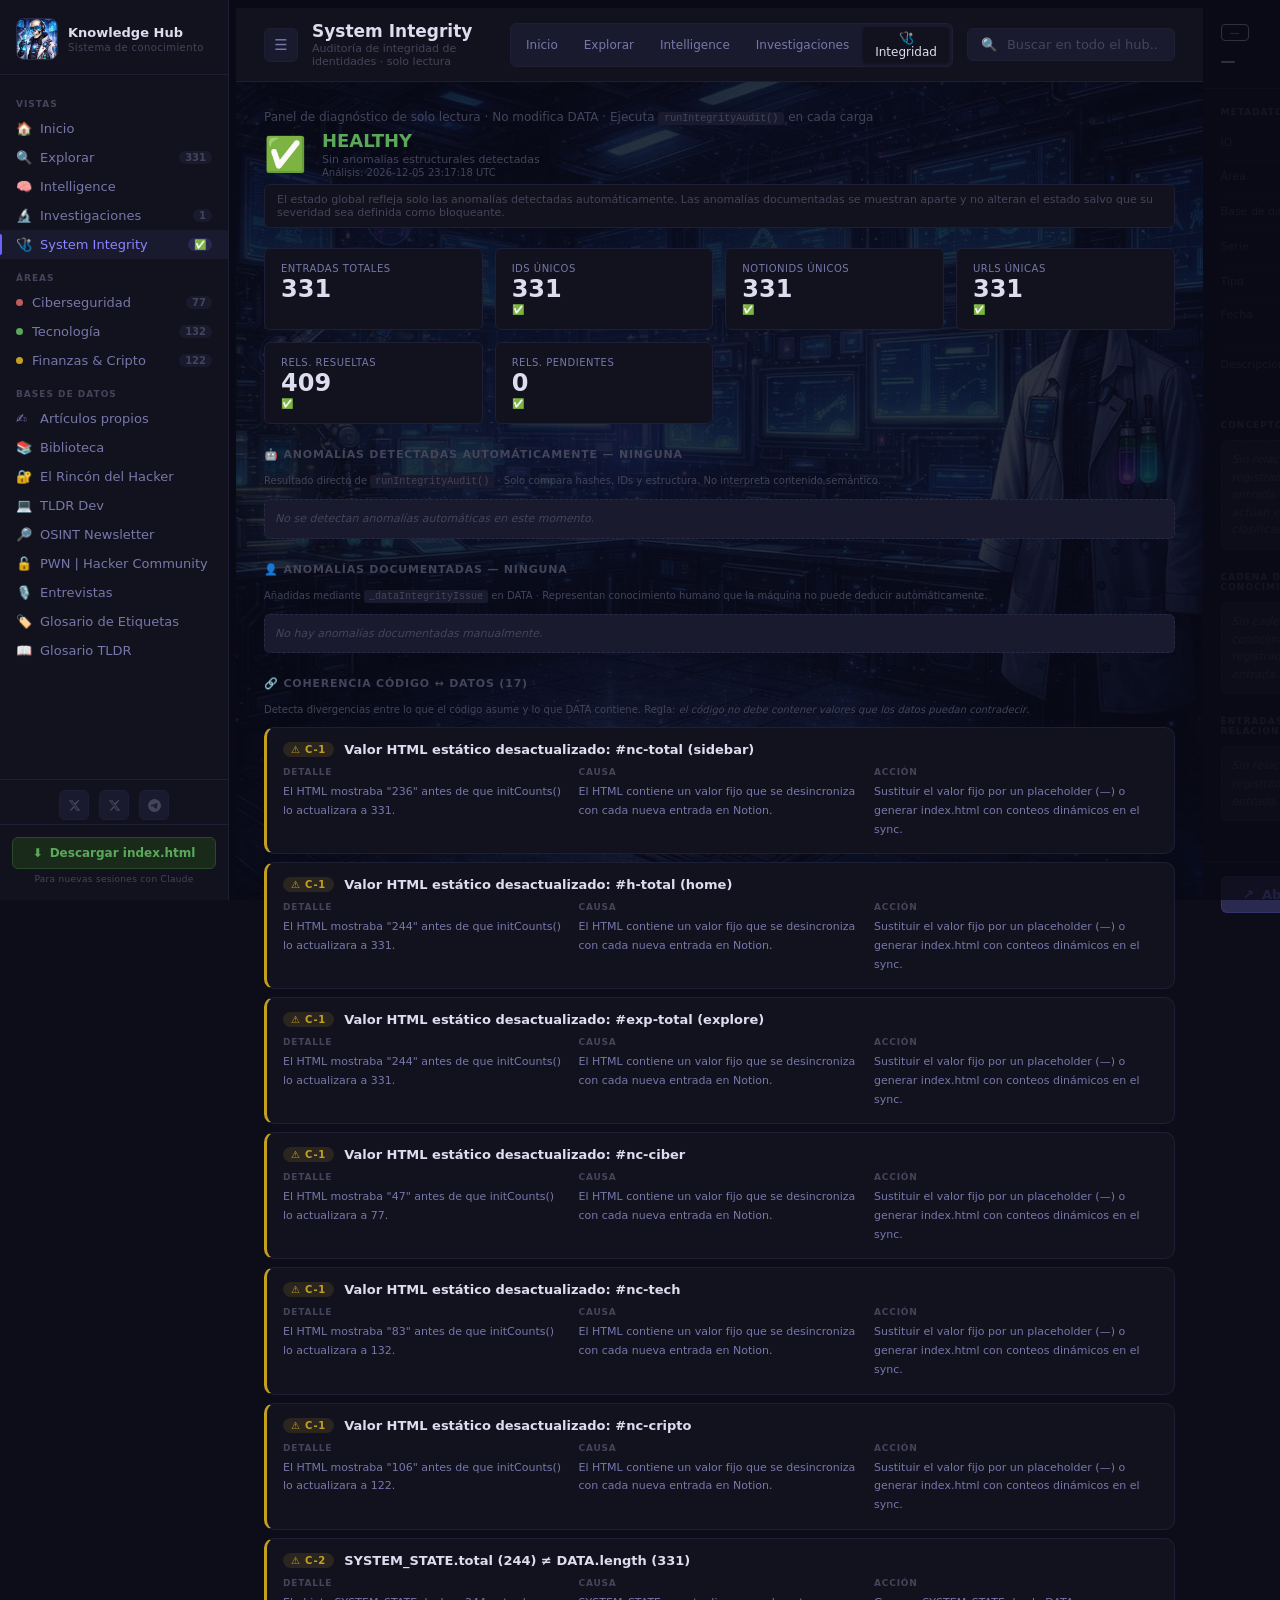
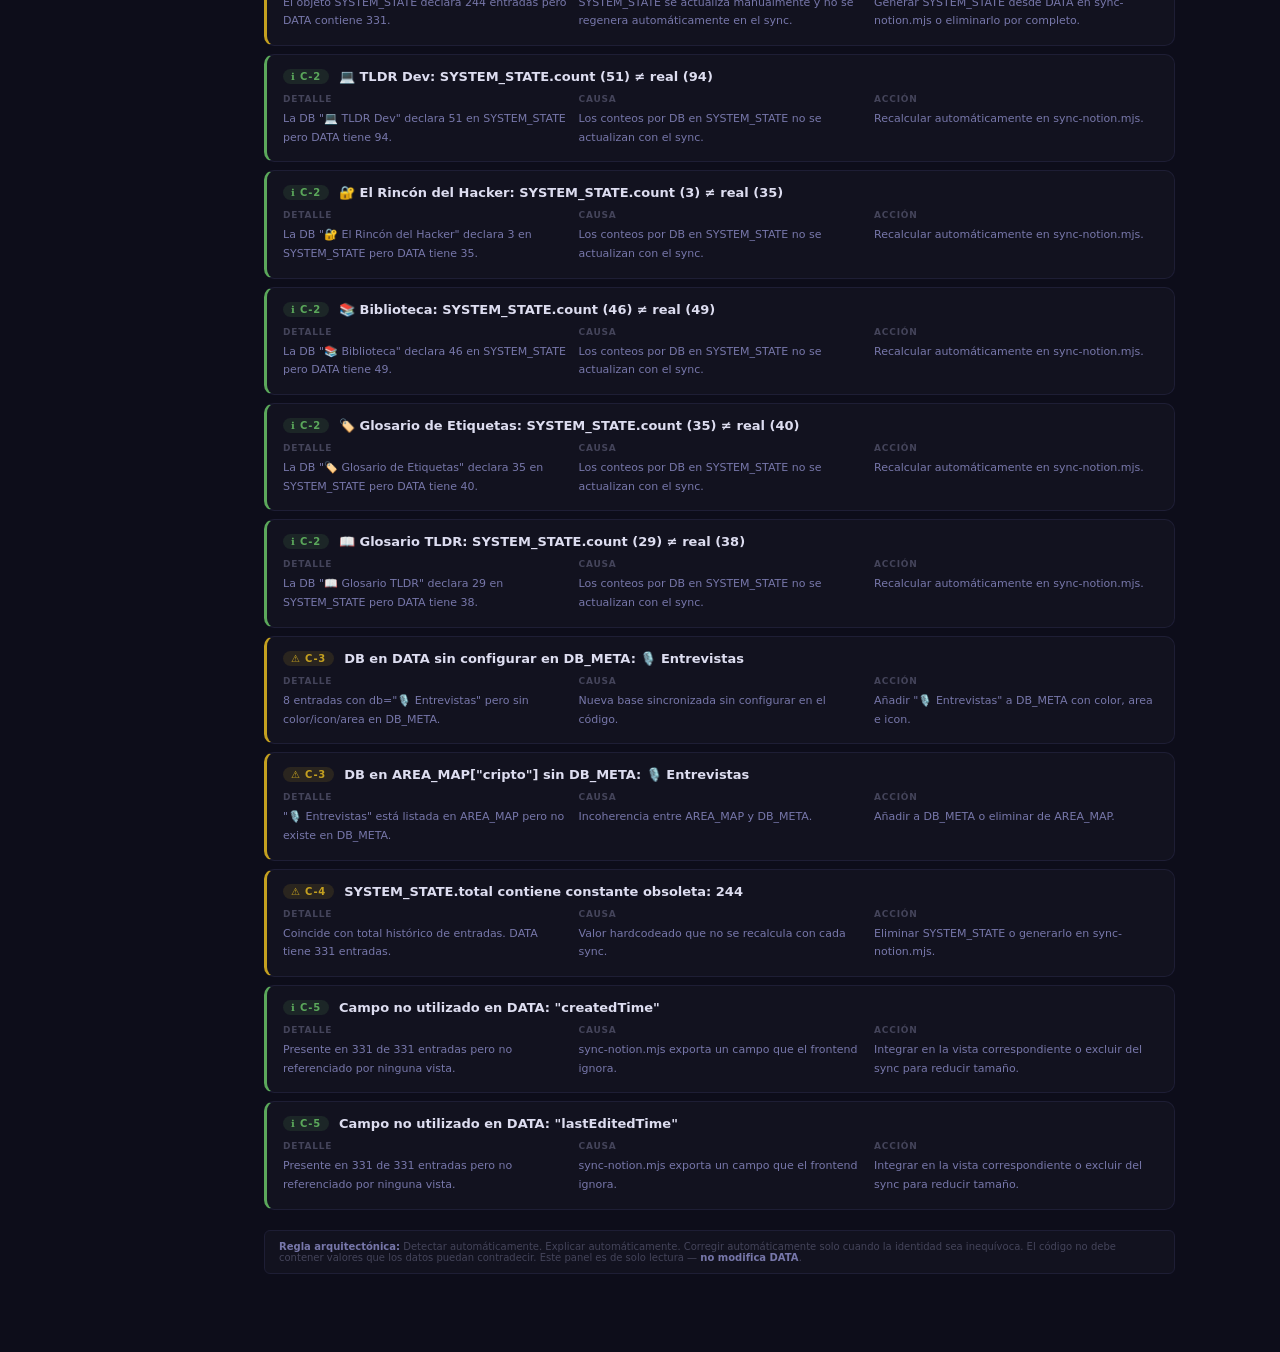
==== commit 5bffea9c: "refactor: convert all scripts to ES modules with import/export - All 11 JS files now use ES module i" ====
--- a/index.html
+++ b/index.html
@@ -1,7 +1,7 @@
 <html lang="es"><head>
 <meta charset="UTF-8">
 <meta name="viewport" content="width=device-width, initial-scale=1.0">
-<meta http-equiv="Content-Security-Policy" content="default-src 'self'; script-src 'self' 'unsafe-inline'; style-src 'self' 'unsafe-inline'; img-src 'self' data:; connect-src 'self'; object-src 'none'; base-uri 'self'; form-action 'self'; frame-ancestors 'none'">
+<meta http-equiv="Content-Security-Policy" content="default-src 'self'; script-src 'self'; style-src 'self' 'unsafe-inline'; img-src 'self' data:; connect-src 'self'; object-src 'none'; base-uri 'self'; form-action 'self'; frame-ancestors 'none'">
 <title>🧠 Knowledge Hub</title>
 <link rel="stylesheet" href="css/tokens.css">
 <link rel="stylesheet" href="css/layout.css">
@@ -582,26 +582,6 @@
   </div>
 </aside>
 
-<script>
-/* ═══════════════════════════════════════════════════════════════
-   SANITIZE — escapado de datos externos (Notion) antes del DOM
-═══════════════════════════════════════════════════════════════ */
-const _ESC_MAP = { '&':'&amp;', '<':'&lt;', '>':'&gt;', '"':'&quot;', "'":'&#39;' };
-const _ESC_RE  = /[&<>"']/g;
-function escapeHTML(s) { return s == null ? '' : String(s).replace(_ESC_RE, function(c){ return _ESC_MAP[c]; }); }
-function safeURL(u) { return u && typeof u === 'string' && /^https?:\/\//i.test(u.trim()) ? u.trim() : '#'; }
-function truncEsc(s, n) { if (!s) return ''; var t = String(s); return escapeHTML(t.length > n ? t.substring(0, n) + '…' : t); }
-
-</script>
-<script src="js/data.js"></script>
-<script src="js/state.js"></script>
-<script src="js/home.js"></script>
-<script src="js/explore.js"></script>
-<script src="js/charts.js"></script>
-<script src="js/detail.js"></script>
-<script src="js/intelligence.js"></script>
-<script src="js/investigations.js"></script>
-<script src="js/integrity.js"></script>
-<script src="js/boot.js"></script>
+<script type="module" src="js/boot.js"></script>
 
 </body></html>
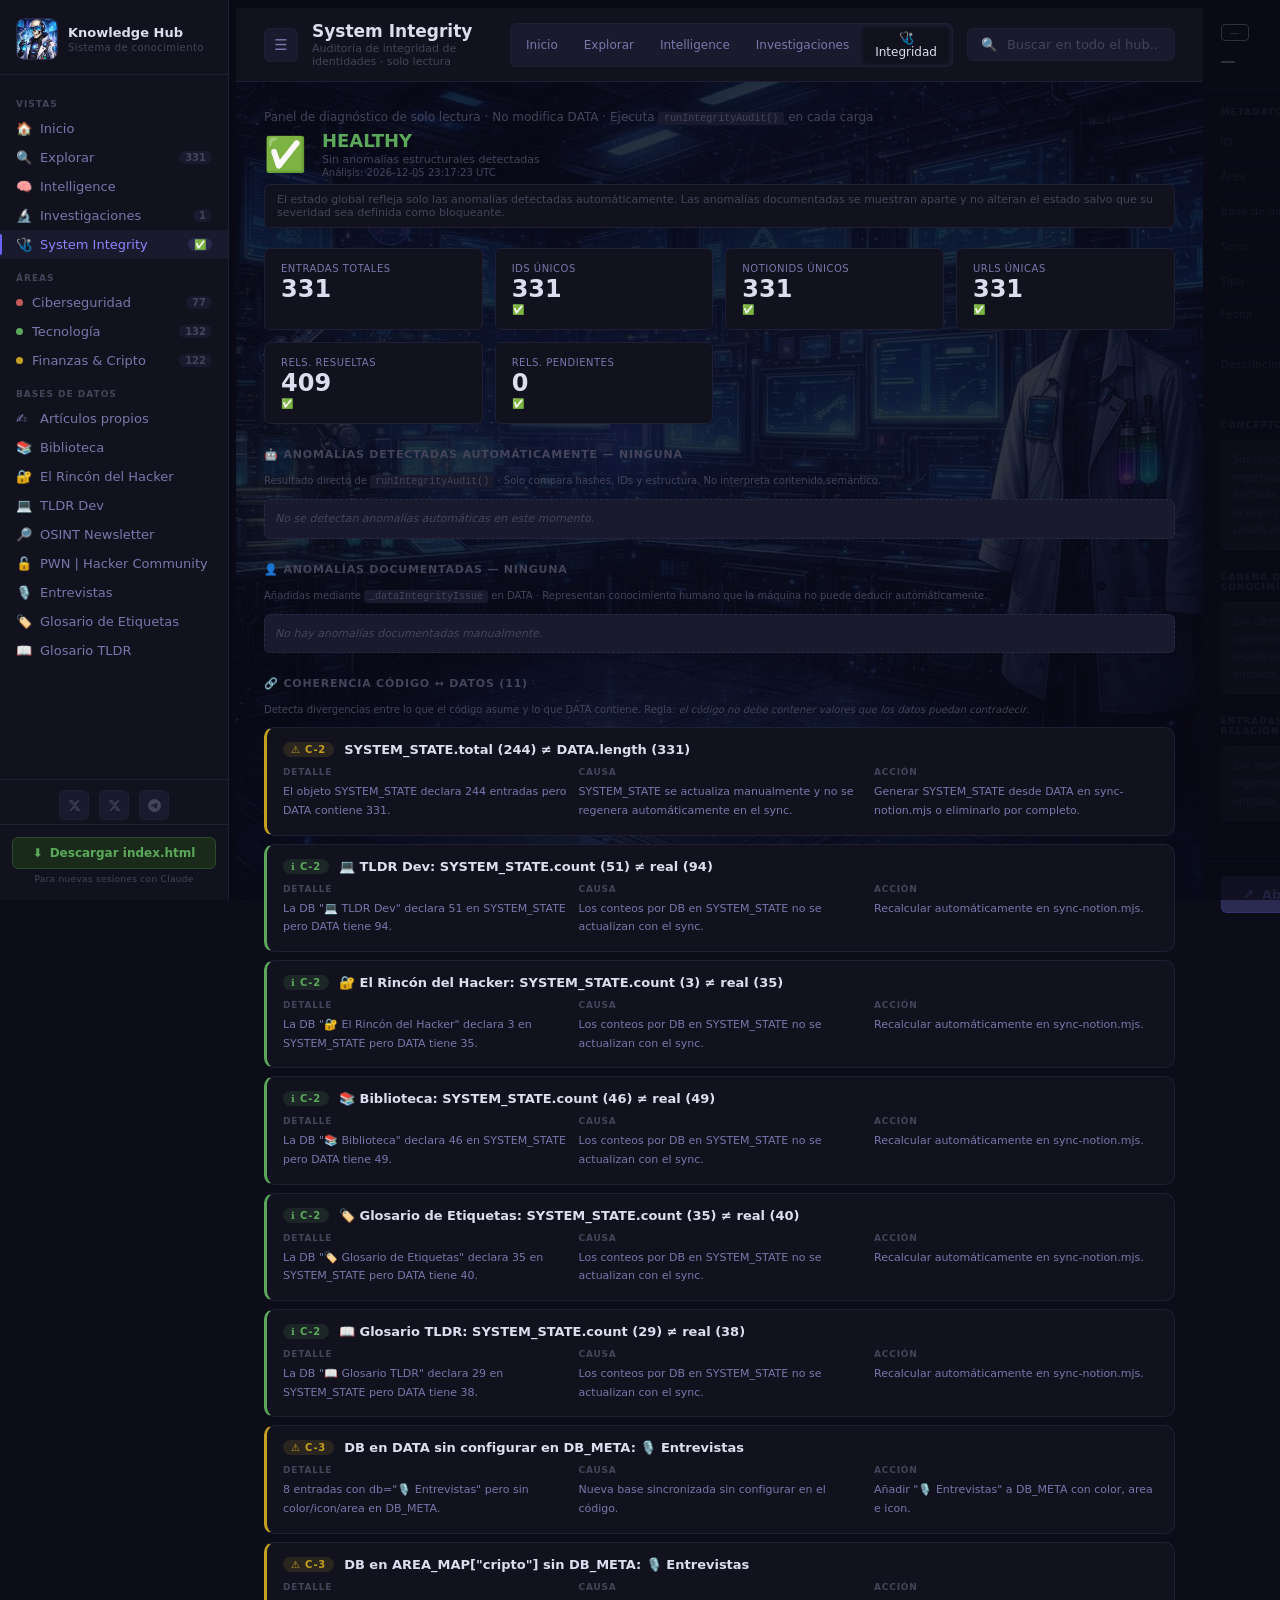
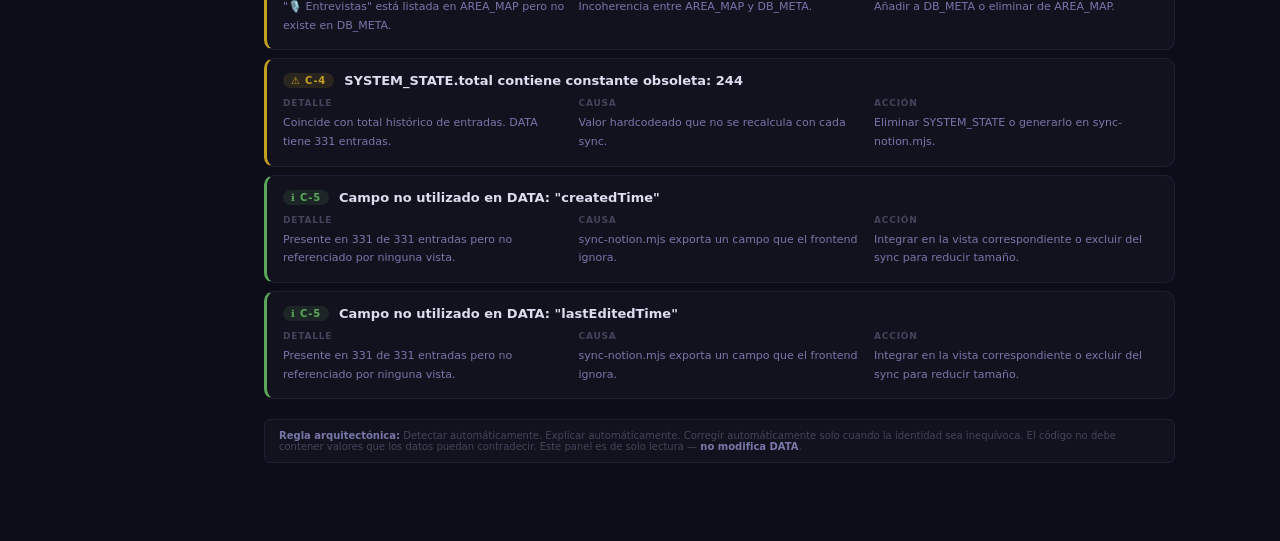
==== commit b2ece8f1: "fix: replace all hardcoded counter values with dynamic placeholders (1.2) All HTML counter elements " ====
--- a/index.html
+++ b/index.html
@@ -29,7 +29,7 @@
     </button>
     <button class="nav-item" id="nav-explore" data-action="switch-view" data-view="explore">
       <span class="ni">🔍</span> Explorar
-      <span class="nav-count" id="nc-total">236</span>
+      <span class="nav-count" id="nc-total">—</span>
     </button>
 
     <button class="nav-item" id="nav-intelligence" data-action="switch-view" data-view="intelligence">
@@ -37,28 +37,28 @@
     </button>
     <button class="nav-item" id="nav-investigations" data-action="switch-view" data-view="investigations">
       <span class="ni">🔬</span> Investigaciones
-      <span class="nav-count" id="nc-inv">1</span>
+      <span class="nav-count" id="nc-inv">—</span>
     </button>
     <button class="nav-item active" id="nav-integrity" data-action="switch-view" data-view="integrity">
       <span class="ni">🩺</span> System Integrity
-      <span class="nav-count" id="nc-integrity" style="color: rgb(91, 168, 91);">✅</span>
+      <span class="nav-count" id="nc-integrity">—</span>
     </button>
 
     <div class="nav-section">Áreas</div>
     <button class="nav-item" data-action="explore-area" data-area="ciber">
       <div class="nav-dot" style="background:var(--ciber)"></div>
       Ciberseguridad
-      <span class="nav-count" id="nc-ciber">47</span>
+      <span class="nav-count" id="nc-ciber">—</span>
     </button>
     <button class="nav-item" data-action="explore-area" data-area="tech">
       <div class="nav-dot" style="background:var(--tech)"></div>
       Tecnología
-      <span class="nav-count" id="nc-tech">83</span>
+      <span class="nav-count" id="nc-tech">—</span>
     </button>
     <button class="nav-item" data-action="explore-area" data-area="cripto">
       <div class="nav-dot" style="background:var(--cripto)"></div>
       Finanzas &amp; Cripto
-      <span class="nav-count" id="nc-cripto">106</span>
+      <span class="nav-count" id="nc-cripto">—</span>
     </button>
 
     <div class="nav-section">Bases de datos</div>
@@ -149,19 +149,19 @@
         </p>
         <div class="hero-stats">
           <div class="hstat">
-            <div class="hstat-val" id="h-total">244</div>
+            <div class="hstat-val" id="h-total">—</div>
             <div class="hstat-lbl">Entradas indexadas</div>
           </div>
           <div class="hstat">
-            <div class="hstat-val" id="h-dbs">9</div>
+            <div class="hstat-val" id="h-dbs">—</div>
             <div class="hstat-lbl">Bases de datos</div>
           </div>
           <div class="hstat">
-            <div class="hstat-val" id="h-art">65</div>
+            <div class="hstat-val" id="h-art">—</div>
             <div class="hstat-lbl">Artículos propios</div>
           </div>
           <div class="hstat">
-            <div class="hstat-val" id="h-glos">67</div>
+            <div class="hstat-val" id="h-glos">—</div>
             <div class="hstat-lbl">Entradas de glosario</div>
           </div>
         </div>
@@ -232,8 +232,8 @@
           <div class="area-name">Ciberseguridad &amp; OSINT</div>
           <div class="area-desc">Newsletters, OSINT, vulnerabilidades, amenazas y análisis de seguridad.</div>
           <div class="area-footer">
-            <span class="area-count" style="color:var(--ciber)" id="a-ciber">47 entradas</span>
-            <span class="area-dbs">4 bases de datos</span>
+            <span class="area-count" style="color:var(--ciber)" id="a-ciber">— entradas</span>
+            <span class="area-dbs" id="a-ciber-dbs">— bases de datos</span>
           </div>
           <div class="area-bar" style="background:var(--ciber);width:100%"></div>
         </div>
@@ -242,8 +242,8 @@
           <div class="area-name">Tecnología &amp; Desarrollo</div>
           <div class="area-desc">IA, desarrollo, herramientas, frameworks y tendencias del sector tech.</div>
           <div class="area-footer">
-            <span class="area-count" style="color:var(--tech)" id="a-tech">83 entradas</span>
-            <span class="area-dbs">2 bases de datos</span>
+            <span class="area-count" style="color:var(--tech)" id="a-tech">— entradas</span>
+            <span class="area-dbs" id="a-tech-dbs">— bases de datos</span>
           </div>
           <div class="area-bar" style="background:var(--tech);width:100%"></div>
         </div>
@@ -252,8 +252,8 @@
           <div class="area-name">Finanzas &amp; Cripto</div>
           <div class="area-desc">On-chain, DeFi, tokens, análisis de mercado, entrevistas y más.</div>
           <div class="area-footer">
-            <span class="area-count" style="color:var(--cripto)" id="a-cripto">106 entradas</span>
-            <span class="area-dbs">2 bases de datos</span>
+            <span class="area-count" style="color:var(--cripto)" id="a-cripto">— entradas</span>
+            <span class="area-dbs" id="a-cripto-dbs">— bases de datos</span>
           </div>
           <div class="area-bar" style="background:var(--cripto);width:100%"></div>
         </div>
@@ -297,22 +297,22 @@
       <div class="stat-grid">
         <div class="stat-card">
           <div class="stat-label">Entradas totales</div>
-          <div class="stat-value stat-accent" id="exp-total">244</div>
+          <div class="stat-value stat-accent" id="exp-total">—</div>
           <div class="stat-sub">En el índice</div>
         </div>
         <div class="stat-card">
           <div class="stat-label">Bases de datos</div>
-          <div class="stat-value">9</div>
+          <div class="stat-value" id="exp-dbs">—</div>
           <div class="stat-sub">Activas</div>
         </div>
         <div class="stat-card">
           <div class="stat-label">Artículos propios</div>
-          <div class="stat-value" id="exp-art">65</div>
+          <div class="stat-value" id="exp-art">—</div>
           <div class="stat-sub">Publicados</div>
         </div>
         <div class="stat-card">
           <div class="stat-label">Glosario</div>
-          <div class="stat-value" id="exp-glos">67</div>
+          <div class="stat-value" id="exp-glos">—</div>
           <div class="stat-sub">GE + GT</div>
         </div>
       </div>
@@ -333,7 +333,7 @@
         <div class="table-wrap">
           <div class="table-meta">
             <span style="font-size:11px;color:var(--text2);font-weight:500">Índice maestro</span>
-            <span class="result-count" id="result-count">236 de 236 entradas</span>
+            <span class="result-count" id="result-count">— entradas</span>
           </div>
           <table>
             <thead>
@@ -346,8 +346,8 @@
             <tbody id="tbody"></tbody>
           </table>
           <div class="table-foot">
-            <span>Actualizado 21 jul 2026</span>
-            <span id="table-foot-count">236 resultados</span>
+            <span id="table-foot-date">—</span>
+            <span id="table-foot-count">—</span>
           </div>
         </div>
 
